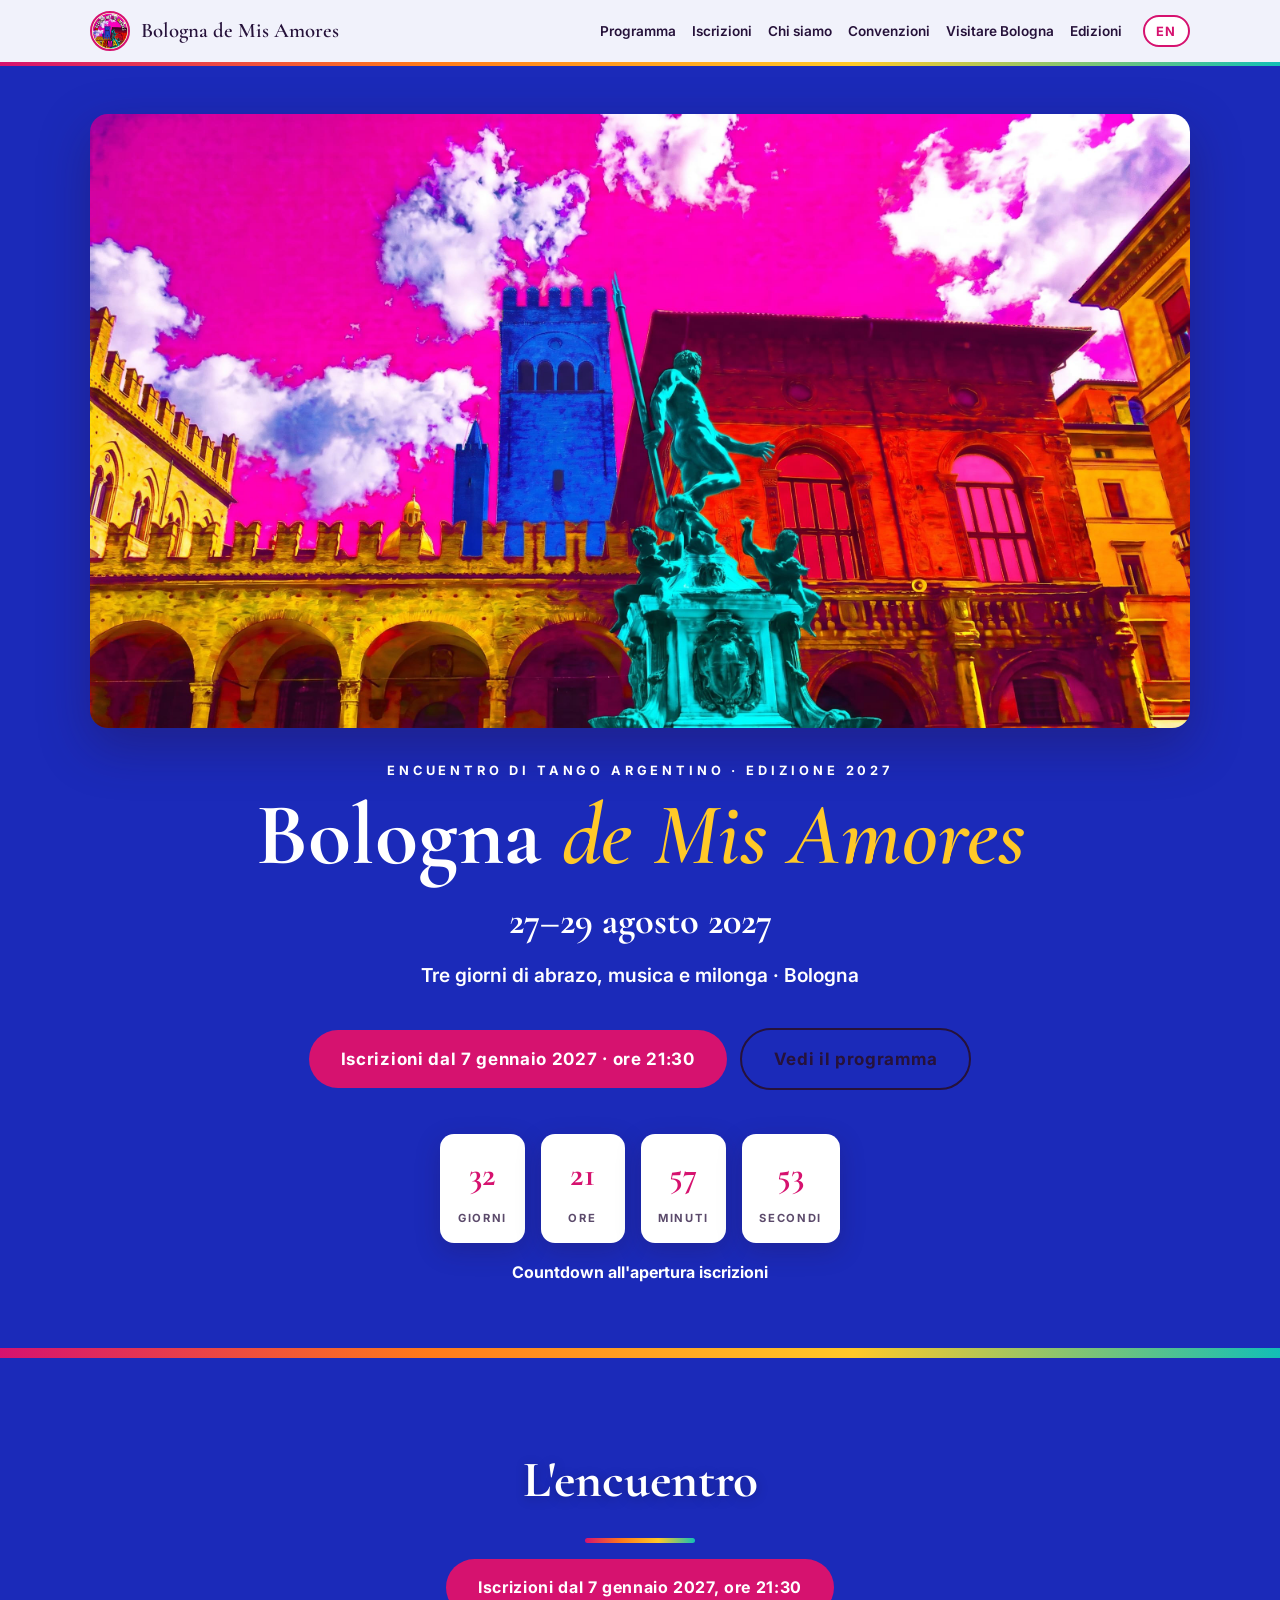
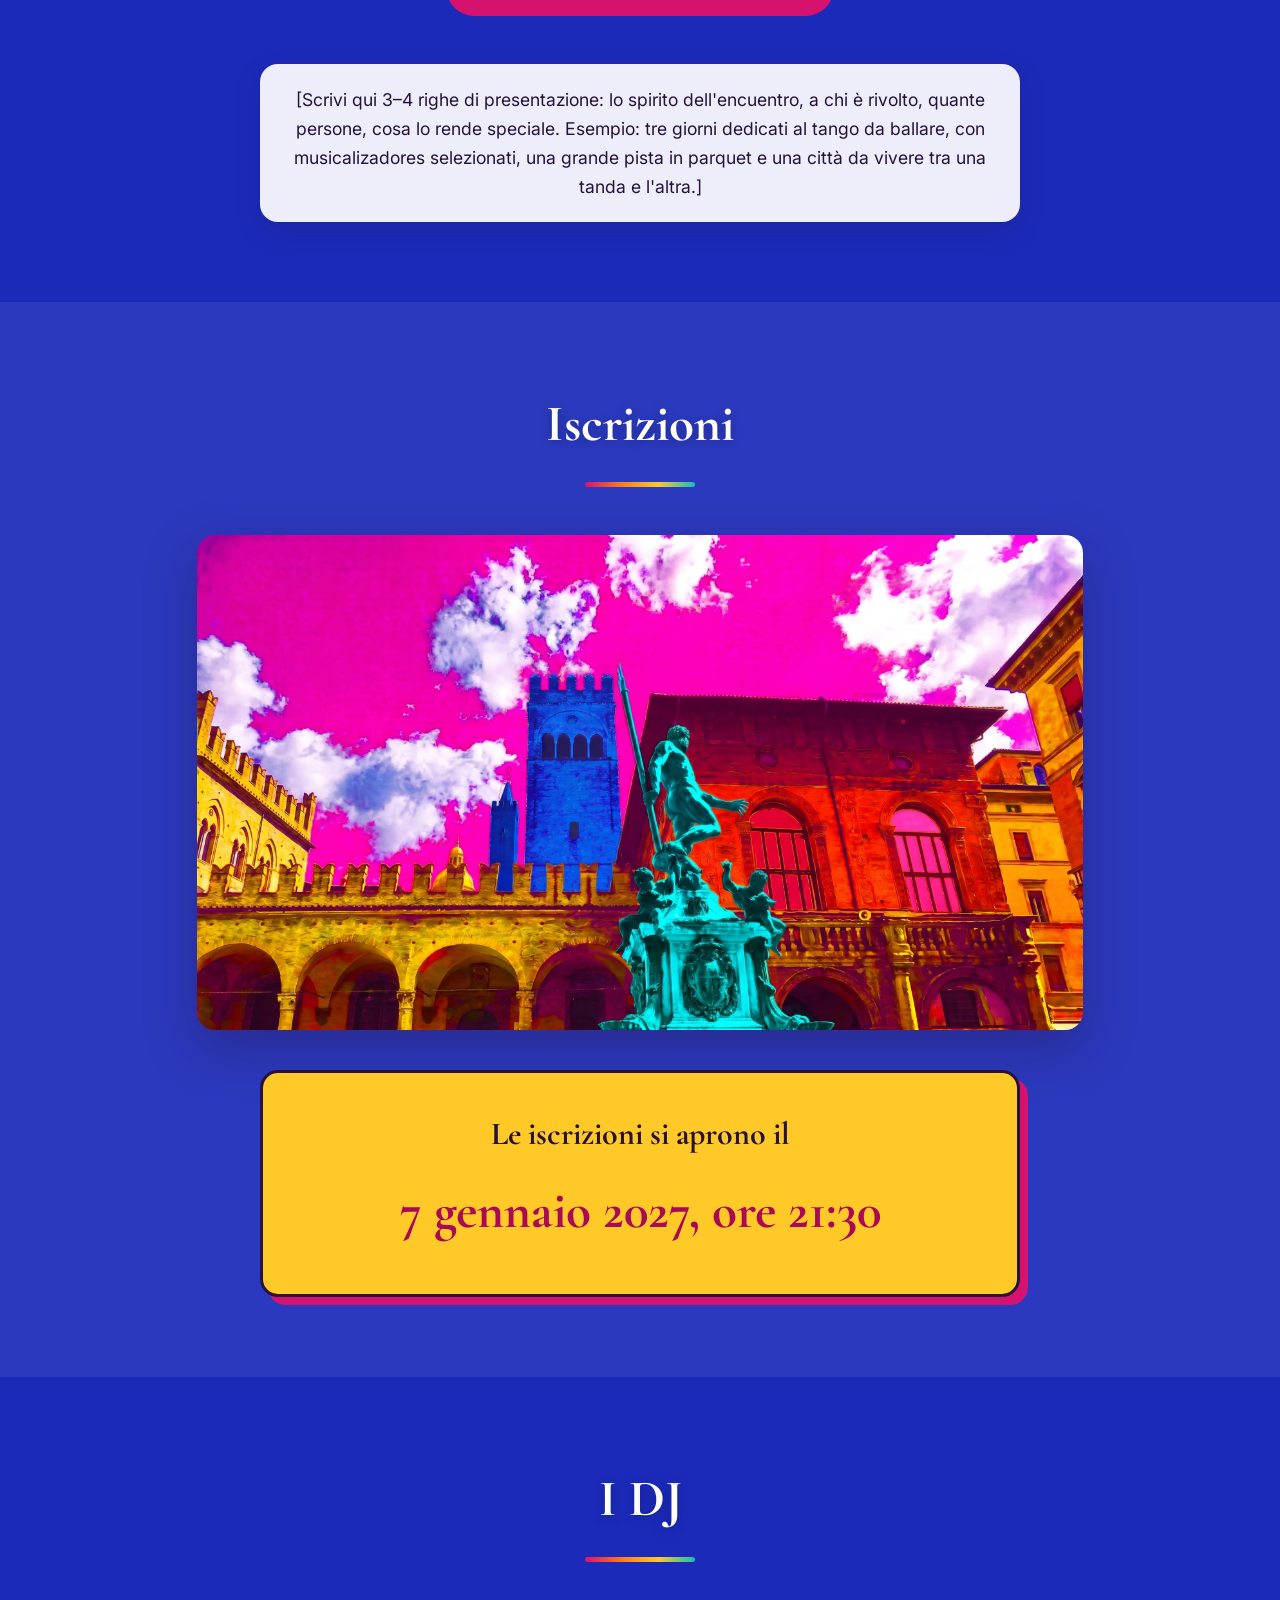
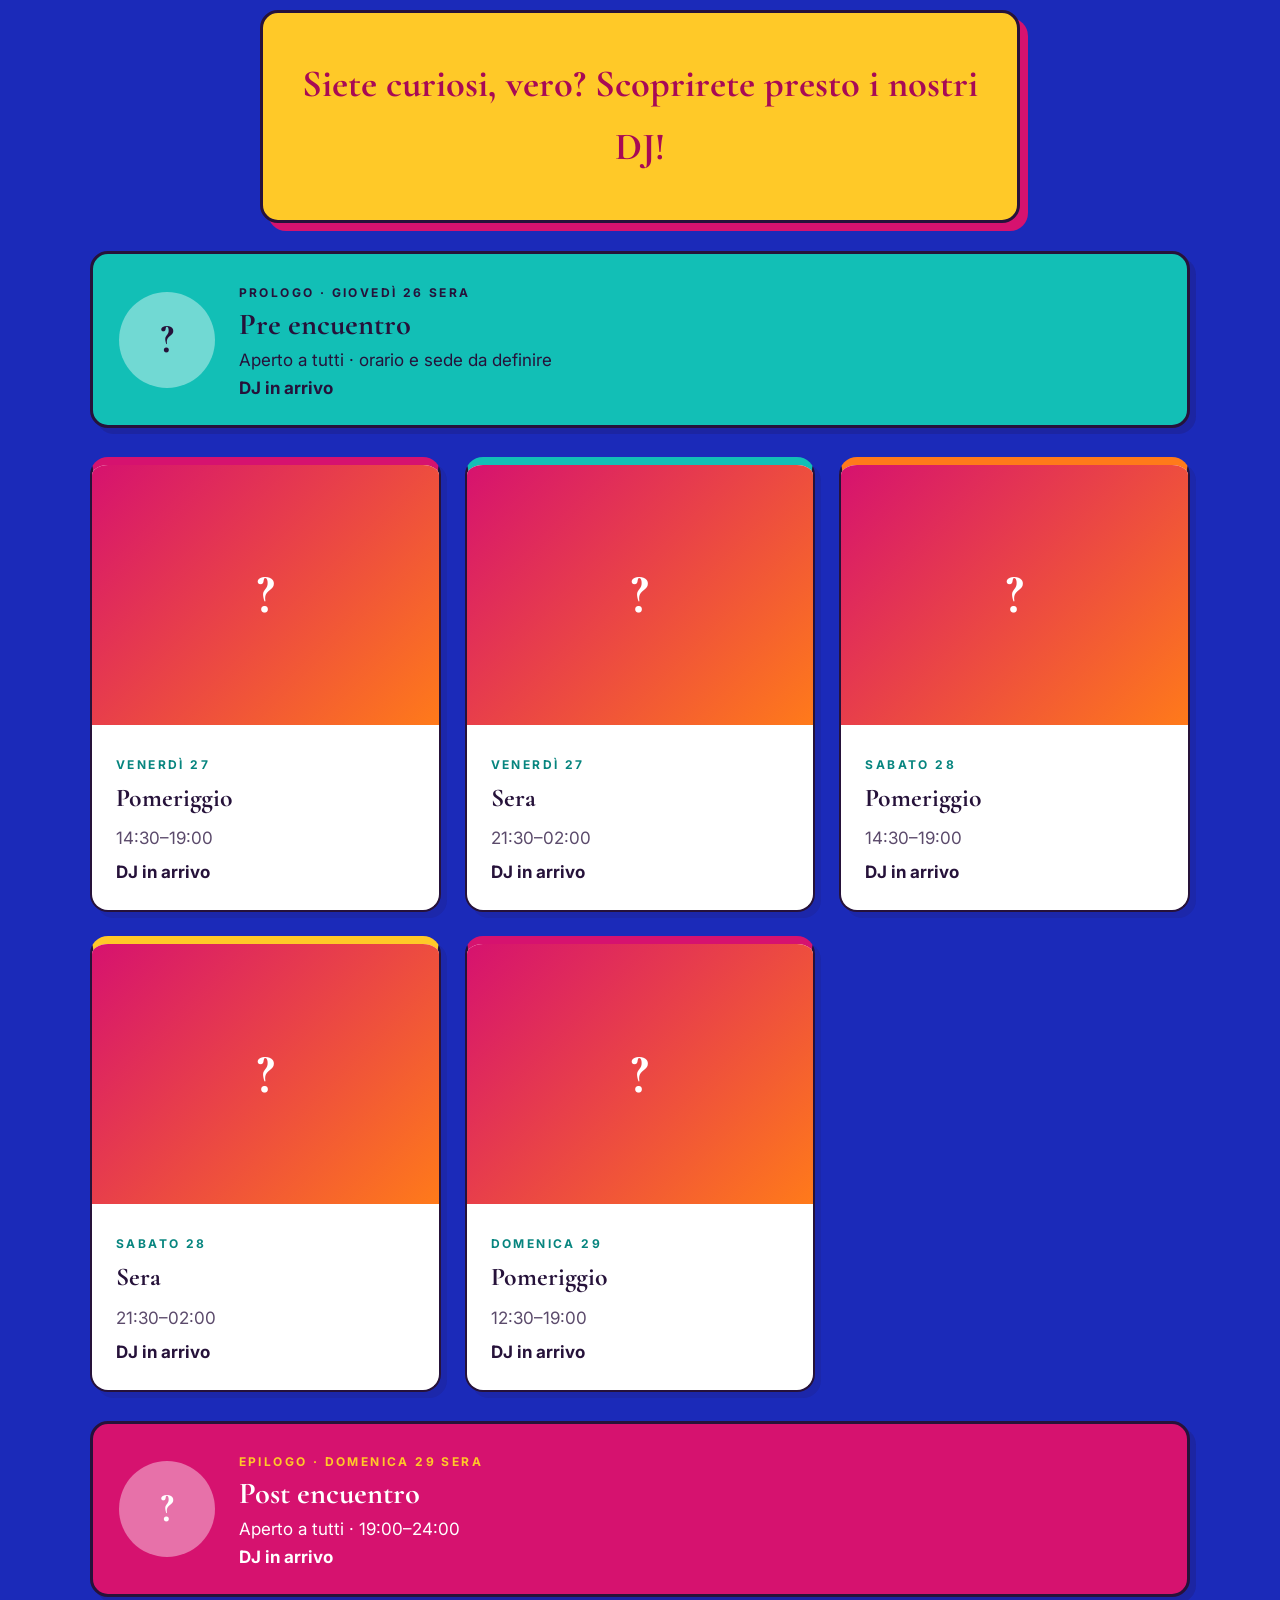
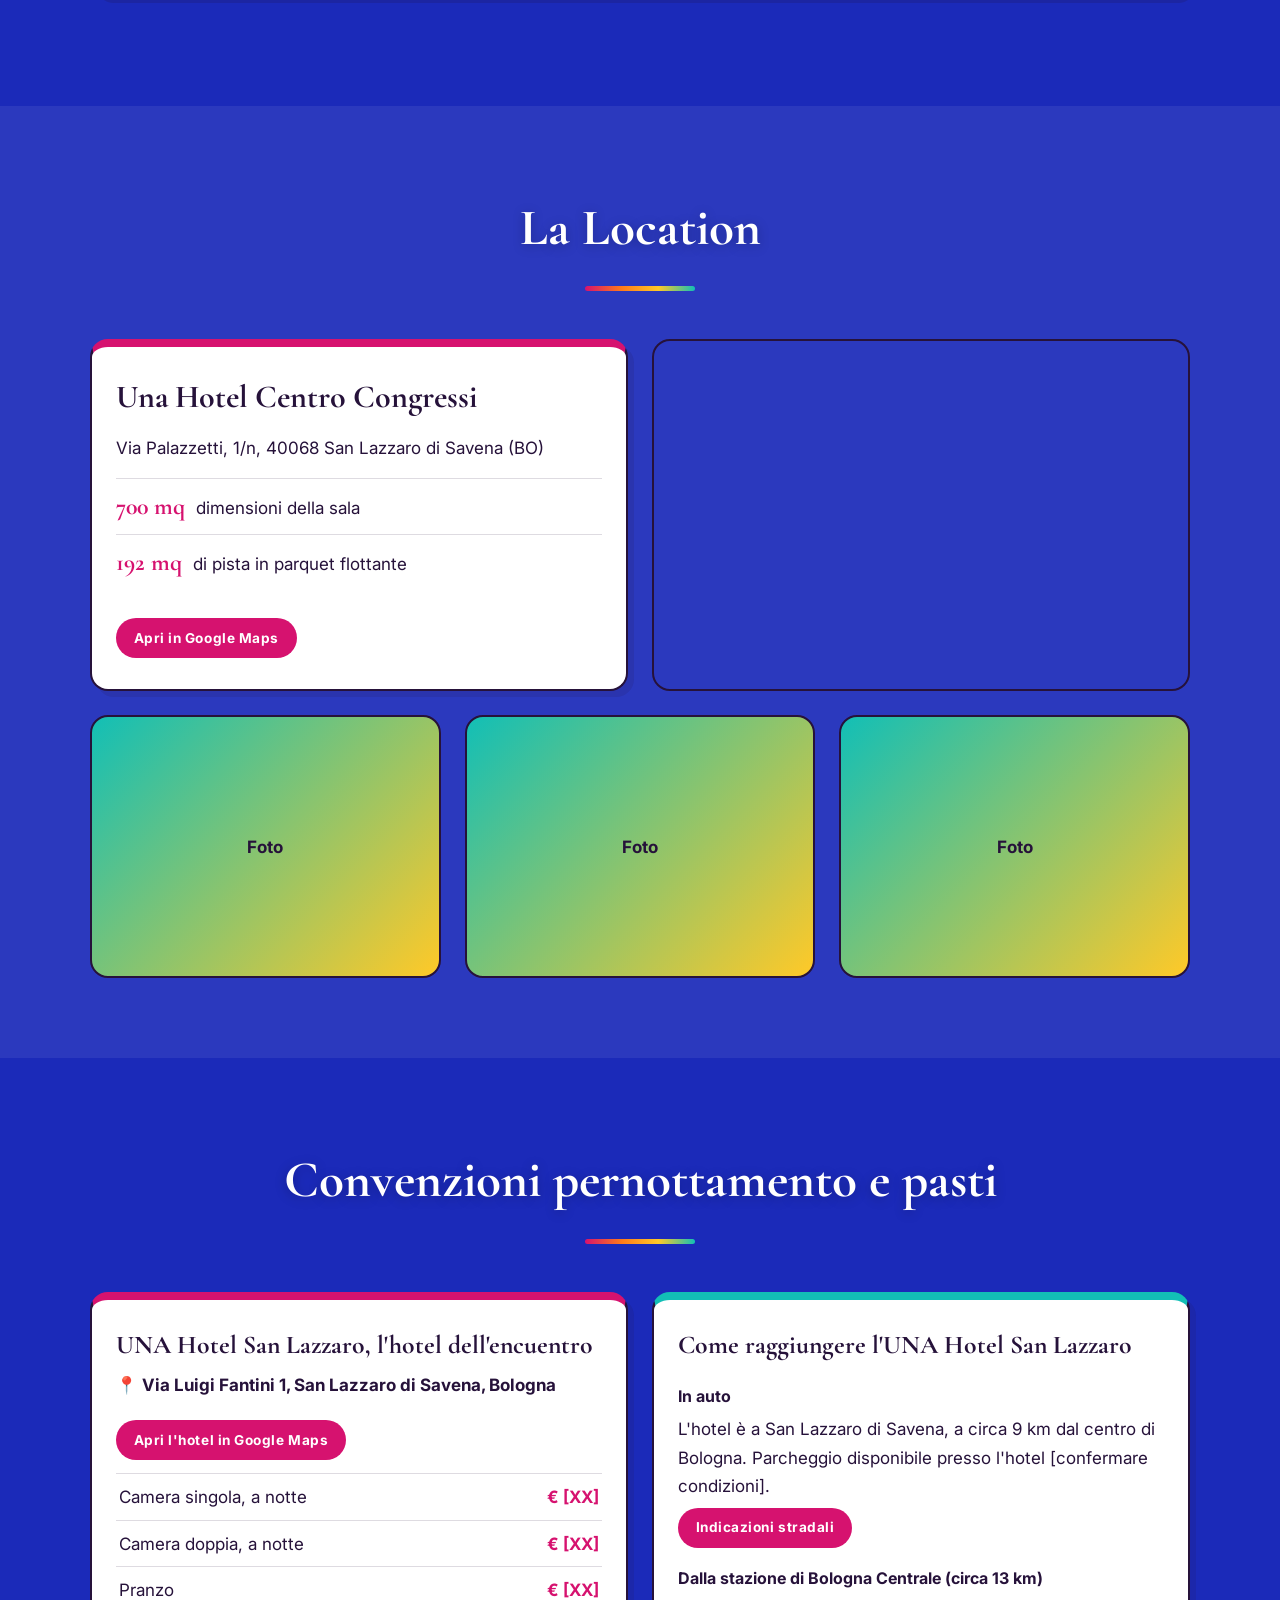
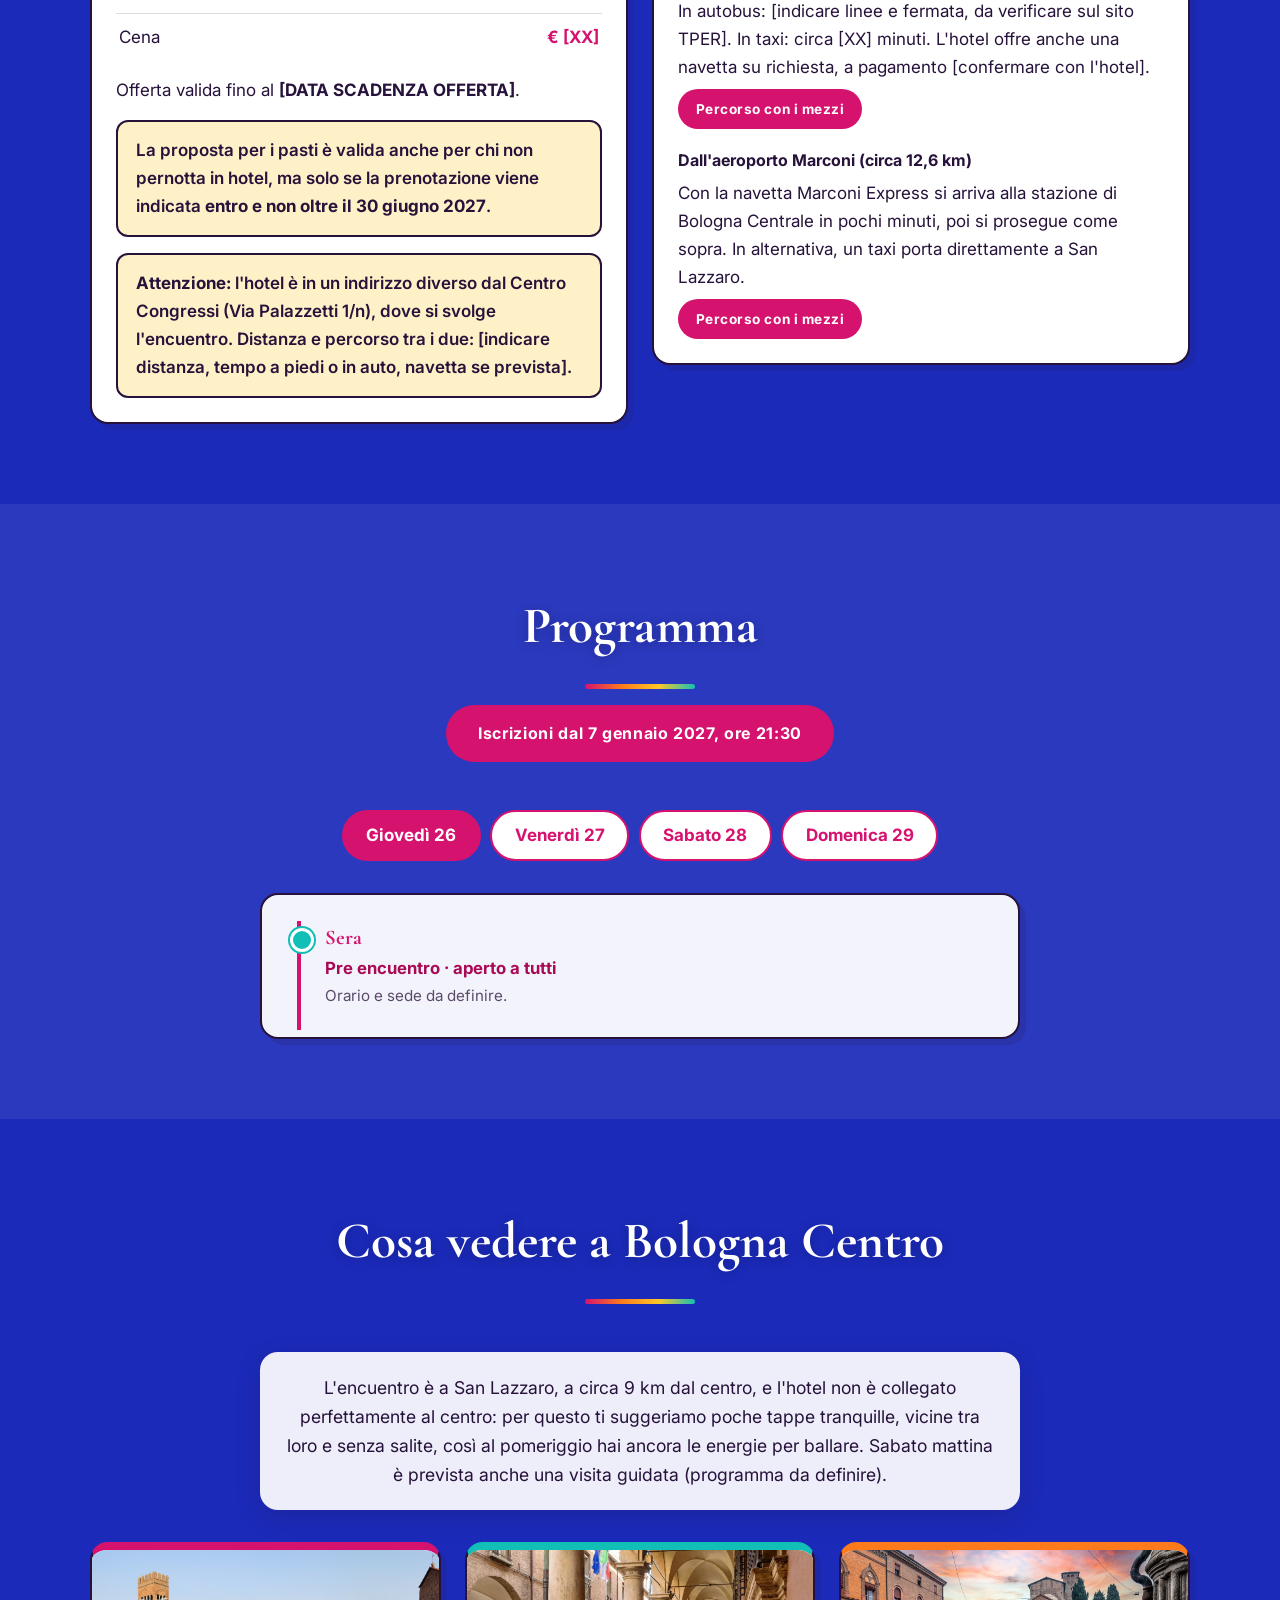
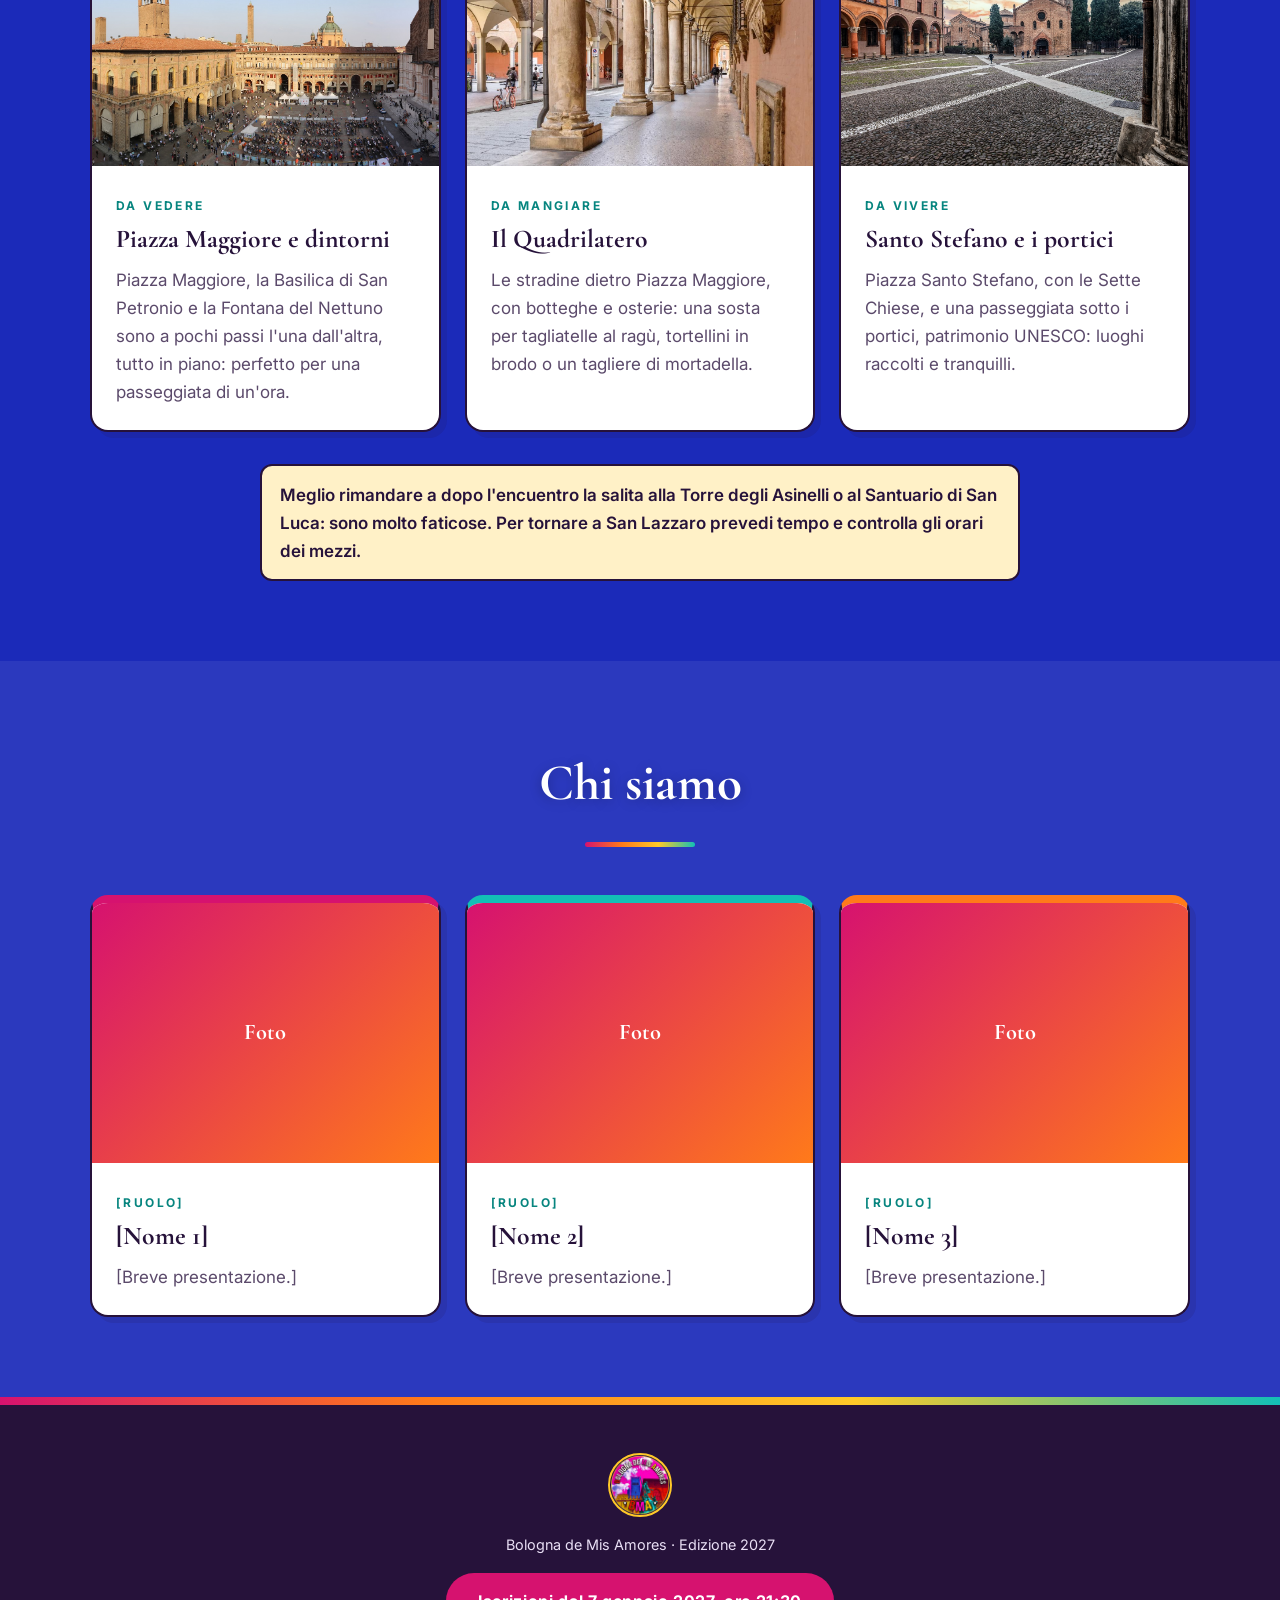
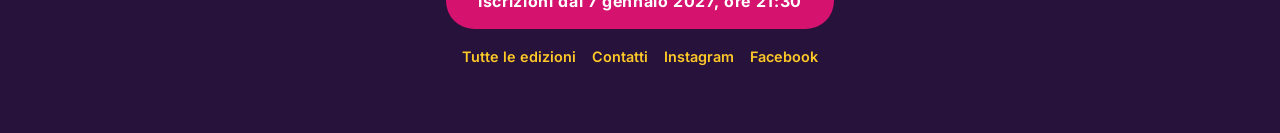
==== 2027/index.html @ ddb2e84d "sfondo viola, terzo tentativo 14-10-16" ====
<!doctype html>
<html lang="it">
<head>
<meta charset="utf-8">
<meta name="viewport" content="width=device-width,initial-scale=1">
<title>Bologna de Mis Amores 2027 · Encuentro di Tango Argentino</title>
<meta name="description" content="Bologna de Mis Amores: encuentro di tango argentino a San Lazzaro di Savena (Bologna), 27-29 agosto 2027. Iscrizioni dal 7 gennaio 2027.">
<meta property="og:title" content="Bologna de Mis Amores 2027">
<meta property="og:description" content="27–29 agosto 2027 · San Lazzaro di Savena, Bologna">
<link rel="icon" href="img/badge.png">
<link rel="preconnect" href="https://fonts.googleapis.com">
<link rel="preconnect" href="https://fonts.gstatic.com" crossorigin>
<link href="https://fonts.googleapis.com/css2?family=Cormorant+Garamond:ital,wght@0,500;0,600;1,500&family=Inter:wght@400;600&display=swap" rel="stylesheet">
<link rel="stylesheet" href="../assets/style.css?v=3">
<style>
html,body{background:#1b2ab9!important}
.reg-pill{display:inline-block!important;margin:1rem .25rem 0!important;padding:.95rem 2rem!important;font-size:1rem!important;font-weight:700!important;letter-spacing:.04em!important;line-height:1.65!important;border-radius:999px!important;background:#d6126f!important;color:#fff!important}
.hero,.eyebrow,h1,.hero .dates,.hero p.sub,.section-title h2{color:#fff}
h1 em{color:#ffc928}
@media(max-width:480px){.reg-pill{padding:.8rem 1.4rem!important}}
</style>
</head>
<body>

<header class="nav"><div class="wrap">
  <a class="brand" href="#top"><img src="img/badge.png" alt="" onerror="this.style.display='none'">Bologna de Mis Amores</a>
  <div class="nav-right">
    <nav class="menu">
      <a href="#programma">Programma</a>
      <a href="#iscrizioni">Iscrizioni</a>
      <a href="#chisiamo">Chi siamo</a>
      <a href="#pernottamento">Convenzioni</a>
      <a href="#citta">Visitare Bologna</a>
      <a href="../">Edizioni</a>
    </nav>
    <a class="lang" href="../en/2027/" hreflang="en">EN</a>
    <button class="menu-btn" type="button" aria-label="Menu">☰</button>
  </div>
</div></header>

<section class="hero" id="top">
  <div class="hero-in">
    <img class="banner" src="img/banner.jpg" alt="Bologna de Mis Amores" onerror="this.style.display='none'">
    <div class="eyebrow">Encuentro di Tango Argentino · Edizione 2027</div>
    <h1>Bologna <em>de Mis Amores</em></h1>
    <div class="dates">27–29 agosto 2027</div>
    <p class="sub">Tre giorni di abrazo, musica e milonga · Bologna</p>
    <a class="btn primary" id="cta-reg" data-open="Iscriviti ora" href="#iscrizioni">Iscrizioni dal 7 gennaio 2027 · ore 21:30</a>
    <a class="btn ghost" href="#programma">Vedi il programma</a>

    <div id="cd-wrap">
    <div class="countdown" id="countdown" aria-live="polite">
      <div><b id="cd-d">--</b><span>giorni</span></div>
      <div><b id="cd-h">--</b><span>ore</span></div>
      <div><b id="cd-m">--</b><span>minuti</span></div>
      <div><b id="cd-s">--</b><span>secondi</span></div>
    </div>
    <p class="countdown-label">Countdown all'apertura iscrizioni</p>
    </div>
  </div>
</section>

<section>
  <div class="wrap">
    <div class="section-title"><h2>L'encuentro</h2><div class="line"></div><p class="reg-pill">Iscrizioni dal 7 gennaio 2027, ore 21:30</p></div>
    <p class="lead">[Scrivi qui 3–4 righe di presentazione: lo spirito dell'encuentro, a chi è rivolto, quante persone, cosa lo rende speciale. Esempio: tre giorni dedicati al tango da ballare, con musicalizadores selezionati, una grande pista in parquet e una città da vivere tra una tanda e l'altra.]</p>
  </div>
</section>

<section class="alt" id="iscrizioni">
  <div class="wrap">
    <div class="section-title"><h2>Iscrizioni</h2><div class="line"></div></div>
    <img class="banner reg-banner" src="img/banner.jpg" alt="Bologna de Mis Amores" onerror="this.style.display='none'">

    <div class="notice" id="reg-soon">
      <h3>Le iscrizioni si aprono il</h3>
      <div class="big">7 gennaio 2027, ore 21:30</div>
    </div>

    <div id="reg-open" hidden>
      <p class="lead">Le iscrizioni chiudono il <strong>[DATA DEADLINE]</strong> o al raggiungimento dei posti disponibili.</p>
      <div class="grid c3" style="margin-top:2.5rem">
      <div class="card price"><div class="pad">
        <span class="tag">Early bird</span>
        <div class="amount">€ [XX]</div>
        <ul><li>Fino al [DATA]</li><li>Tutte le milonghe</li><li>Pass completo 3 giorni</li></ul>
      </div></div>
      <div class="card price featured"><div class="pad">
        <span class="tag">Standard</span>
        <div class="amount">€ [XX]</div>
        <ul><li>Fino alla deadline</li><li>Tutte le milonghe</li><li>Pass completo 3 giorni</li></ul>
      </div></div>
      <div class="card price"><div class="pad">
        <span class="tag">Singola serata</span>
        <div class="amount">€ [XX]</div>
        <ul><li>Se disponibile</li><li>Una milonga a scelta</li><li>Acquisto in loco</li></ul>
      </div></div>
      </div>
      <div class="form-box" id="form-box">
        <iframe id="form-frame" title="Modulo di iscrizione" loading="lazy" hidden></iframe>
      </div>
    </div>
  </div>
</section>

<section id="dj">
  <div class="wrap">
    <div class="section-title"><h2>I DJ</h2><div class="line"></div></div>
    <div class="notice"><div class="big" style="font-size:clamp(1.6rem,4vw,2.4rem)">Siete curiosi, vero? Scoprirete presto i nostri DJ!</div></div>
    <div class="slot slot-pre">
      <div class="photo q"><img src="img/dj1.jpg" alt="" onerror="this.replaceWith(document.createTextNode('?'))"></div>
      <div><span class="tag">Prologo · giovedì 26 sera</span><h3>Pre encuentro</h3><p>Aperto a tutti · orario e sede da definire</p><p><strong>DJ in arrivo</strong></p></div>
    </div>
    <div class="grid c3">
      <article class="card dj">
        <div class="photo q"><img src="img/dj2.jpg" alt="" onerror="this.replaceWith(document.createTextNode('?'))"></div>
        <div class="pad"><span class="tag">Venerdì 27</span><h3>Pomeriggio</h3><p style="color:var(--muted)">14:30–19:00</p><p><strong>DJ in arrivo</strong></p></div>
      </article>
      <article class="card dj">
        <div class="photo q"><img src="img/dj3.jpg" alt="" onerror="this.replaceWith(document.createTextNode('?'))"></div>
        <div class="pad"><span class="tag">Venerdì 27</span><h3>Sera</h3><p style="color:var(--muted)">21:30–02:00</p><p><strong>DJ in arrivo</strong></p></div>
      </article>
      <article class="card dj">
        <div class="photo q"><img src="img/dj4.jpg" alt="" onerror="this.replaceWith(document.createTextNode('?'))"></div>
        <div class="pad"><span class="tag">Sabato 28</span><h3>Pomeriggio</h3><p style="color:var(--muted)">14:30–19:00</p><p><strong>DJ in arrivo</strong></p></div>
      </article>
      <article class="card dj">
        <div class="photo q"><img src="img/dj5.jpg" alt="" onerror="this.replaceWith(document.createTextNode('?'))"></div>
        <div class="pad"><span class="tag">Sabato 28</span><h3>Sera</h3><p style="color:var(--muted)">21:30–02:00</p><p><strong>DJ in arrivo</strong></p></div>
      </article>
      <article class="card dj">
        <div class="photo q"><img src="img/dj6.jpg" alt="" onerror="this.replaceWith(document.createTextNode('?'))"></div>
        <div class="pad"><span class="tag">Domenica 29</span><h3>Pomeriggio</h3><p style="color:var(--muted)">12:30–19:00</p><p><strong>DJ in arrivo</strong></p></div>
      </article>
    </div>
    <div class="slot slot-post">
      <div class="photo q"><img src="img/dj7.jpg" alt="" onerror="this.replaceWith(document.createTextNode('?'))"></div>
      <div><span class="tag">Epilogo · domenica 29 sera</span><h3>Post encuentro</h3><p>Aperto a tutti · 19:00–24:00</p><p><strong>DJ in arrivo</strong></p></div>
    </div>
  </div>
</section>

<section class="alt" id="location">
  <div class="wrap">
    <div class="section-title"><h2>La Location</h2><div class="line"></div></div>
    <div class="grid c2" style="align-items:stretch">
      <div class="card"><div class="pad">
        <h3 style="font-size:2rem;margin-bottom:.6rem">Una Hotel Centro Congressi</h3>
        <p>Via Palazzetti, 1/n, 40068 San Lazzaro di Savena (BO)</p>
        <ul class="facts"><li><strong>700 mq</strong> dimensioni della sala</li><li><strong>192 mq</strong> di pista in parquet flottante</li></ul>
        <a class="btn primary small" href="https://www.google.com/maps/search/?api=1&amp;query=Una+Hotel+Centro+Congressi+Via+Palazzetti+1%2Fn+40068+San+Lazzaro+di+Savena+BO" target="_blank" rel="noopener">Apri in Google Maps</a>
      </div></div>
      <div class="map">
        <iframe loading="lazy" title="Mappa" src="https://maps.google.com/maps?q=Una+Hotel+Centro+Congressi+Via+Palazzetti+1%2Fn+40068+San+Lazzaro+di+Savena+BO&amp;output=embed"></iframe>
      </div>
    </div>
    <div class="grid c3 photos"><div class="ph"><span>Foto</span><img src="img/location1.jpg" alt="" onerror="this.remove()"></div><div class="ph"><span>Foto</span><img src="img/location2.jpg" alt="" onerror="this.remove()"></div><div class="ph"><span>Foto</span><img src="img/location3.jpg" alt="" onerror="this.remove()"></div></div>
  </div>
</section>

<section id="pernottamento">
  <div class="wrap">
    <div class="section-title"><h2>Convenzioni pernottamento e pasti</h2><div class="line"></div></div>
    <div class="grid c2" style="align-items:start">
      <div class="card"><div class="pad">
        <h3>UNA Hotel San Lazzaro, l'hotel dell'encuentro</h3>
        <p class="hotel-addr">📍 <strong>Via Luigi Fantini 1, San Lazzaro di Savena, Bologna</strong></p>
        <p><a class="btn primary small" href="https://www.google.com/maps/search/?api=1&amp;query=UNA+Hotel+San+Lazzaro+Via+Luigi+Fantini+1+San+Lazzaro+di+Savena+Bologna" target="_blank" rel="noopener">Apri l'hotel in Google Maps</a></p>
        <table class="rates"><tr><td>Camera singola, a notte</td><td>€ [XX]</td></tr><tr><td>Camera doppia, a notte</td><td>€ [XX]</td></tr><tr><td>Pranzo</td><td>€ [XX]</td></tr><tr><td>Cena</td><td>€ [XX]</td></tr></table>
        <p>Offerta valida fino al <strong>[DATA SCADENZA OFFERTA]</strong>.</p>
        <div class="callout">La proposta per i pasti è valida anche per chi non pernotta in hotel, ma solo se la prenotazione viene indicata <strong>entro e non oltre il 30 giugno 2027</strong>.</div>
        <div class="callout"><strong>Attenzione:</strong> l'hotel è in un indirizzo diverso dal Centro Congressi (Via Palazzetti 1/n), dove si svolge l'encuentro. Distanza e percorso tra i due: [indicare distanza, tempo a piedi o in auto, navetta se prevista].</div>
      </div></div>
      <div class="card"><div class="pad">
        <h3>Come raggiungere l'UNA Hotel San Lazzaro</h3>
        <h4>In auto</h4><p>L'hotel è a San Lazzaro di Savena, a circa 9 km dal centro di Bologna. Parcheggio disponibile presso l'hotel [confermare condizioni].</p><a class="btn primary small" href="https://www.google.com/maps/dir/?api=1&amp;destination=UNA+Hotel+San+Lazzaro+Via+Luigi+Fantini+1+San+Lazzaro+di+Savena+Bologna&amp;travelmode=driving" target="_blank" rel="noopener">Indicazioni stradali</a>
        <h4>Dalla stazione di Bologna Centrale (circa 13 km)</h4><p>In autobus: [indicare linee e fermata, da verificare sul sito TPER]. In taxi: circa [XX] minuti. L'hotel offre anche una navetta su richiesta, a pagamento [confermare con l'hotel].</p><a class="btn primary small" href="https://www.google.com/maps/dir/?api=1&amp;origin=Stazione+Bologna+Centrale&amp;destination=UNA+Hotel+San+Lazzaro+Via+Luigi+Fantini+1+San+Lazzaro+di+Savena+Bologna&amp;travelmode=transit" target="_blank" rel="noopener">Percorso con i mezzi</a>
        <h4>Dall'aeroporto Marconi (circa 12,6 km)</h4><p>Con la navetta Marconi Express si arriva alla stazione di Bologna Centrale in pochi minuti, poi si prosegue come sopra. In alternativa, un taxi porta direttamente a San Lazzaro.</p><a class="btn primary small" href="https://www.google.com/maps/dir/?api=1&amp;origin=Aeroporto+di+Bologna+Guglielmo+Marconi&amp;destination=UNA+Hotel+San+Lazzaro+Via+Luigi+Fantini+1+San+Lazzaro+di+Savena+Bologna&amp;travelmode=transit" target="_blank" rel="noopener">Percorso con i mezzi</a>
      </div></div>
    </div>
  </div>
</section>

<section class="alt" id="programma">
  <div class="wrap">
    <div class="section-title"><h2>Programma</h2><div class="line"></div><p class="reg-pill">Iscrizioni dal 7 gennaio 2027, ore 21:30</p></div>
    <div class="tabs" role="tablist">
      <button class="tab active" data-day="d1">Giovedì 26</button><button class="tab" data-day="d2">Venerdì 27</button><button class="tab" data-day="d3">Sabato 28</button><button class="tab" data-day="d4">Domenica 29</button>
    </div>

    <div class="day active" id="d1"><div class="timeline">
      <div class="event open"><time>Sera</time><h4>Pre encuentro · aperto a tutti</h4><p>Orario e sede da definire.</p></div>
    </div></div>
    <div class="day" id="d2"><div class="timeline">
      <div class="event"><time>Mattina</time><h4>Accoglienza e check-in</h4><p>Ritiro del pass e benvenuto.</p></div>
      <div class="event"><time>14:30–19:00</time><h4>Milonga di Benvenuto</h4></div>
      <div class="event"><time>21:30–02:00</time><h4>Milonga</h4></div>
    </div></div>
    <div class="day" id="d3"><div class="timeline">
      <div class="event"><time>Mattina</time><h4>Visita guidata a Bologna</h4><p>Orario da definire.</p></div>
      <div class="event"><time>14:30–19:00</time><h4>Milonga</h4></div>
      <div class="event"><time>21:30–02:00</time><h4>Milonga</h4></div>
    </div></div>
    <div class="day" id="d4"><div class="timeline">
      <div class="event"><time>12:30–19:00</time><h4>Pomeridiana de despedida</h4></div>
      <div class="event open"><time>19:00–24:00</time><h4>Post encuentro · aperto a tutti</h4></div>
    </div></div>
  </div>
</section>

<section id="citta">
  <div class="wrap">
    <div class="section-title"><h2>Cosa vedere a Bologna Centro</h2><div class="line"></div></div>
    <p class="lead">L'encuentro è a San Lazzaro, a circa 9 km dal centro, e l'hotel non è collegato perfettamente al centro: per questo ti suggeriamo poche tappe tranquille, vicine tra loro e senza salite, così al pomeriggio hai ancora le energie per ballare. Sabato mattina è prevista anche una visita guidata (programma da definire).</p>
    <div class="grid c3" style="margin-top:2rem">
      <article class="card city"><div class="img"><img src="img/citta1.jpg" alt="Piazza Maggiore e dintorni" loading="lazy" onerror="this.remove()"></div><div class="pad"><span class="tag">Da vedere</span><h3>Piazza Maggiore e dintorni</h3><p style="color:var(--muted)">Piazza Maggiore, la Basilica di San Petronio e la Fontana del Nettuno sono a pochi passi l'una dall'altra, tutto in piano: perfetto per una passeggiata di un'ora.</p></div></article>
      <article class="card city"><div class="img"><img src="img/citta2.jpg" alt="Il Quadrilatero" loading="lazy" onerror="this.remove()"></div><div class="pad"><span class="tag">Da mangiare</span><h3>Il Quadrilatero</h3><p style="color:var(--muted)">Le stradine dietro Piazza Maggiore, con botteghe e osterie: una sosta per tagliatelle al ragù, tortellini in brodo o un tagliere di mortadella.</p></div></article>
      <article class="card city"><div class="img"><img src="img/citta3.jpg" alt="Santo Stefano e i portici" loading="lazy" onerror="this.remove()"></div><div class="pad"><span class="tag">Da vivere</span><h3>Santo Stefano e i portici</h3><p style="color:var(--muted)">Piazza Santo Stefano, con le Sette Chiese, e una passeggiata sotto i portici, patrimonio UNESCO: luoghi raccolti e tranquilli.</p></div></article>
    </div>
    <div class="callout" style="max-width:760px;margin:2rem auto 0">Meglio rimandare a dopo l'encuentro la salita alla Torre degli Asinelli o al Santuario di San Luca: sono molto faticose. Per tornare a San Lazzaro prevedi tempo e controlla gli orari dei mezzi.</div>
  </div>
</section>

<section class="alt" id="chisiamo">
  <div class="wrap">
    <div class="section-title"><h2>Chi siamo</h2><div class="line"></div></div>
    <div class="grid c3">
      <article class="card dj">
        <div class="photo"><img src="img/chisiamo1.jpg" alt="" onerror="this.replaceWith(document.createTextNode('Foto'))"></div>
        <div class="pad"><span class="tag">[Ruolo]</span><h3>[Nome 1]</h3><p style="color:var(--muted)">[Breve presentazione.]</p></div>
      </article>
      <article class="card dj">
        <div class="photo"><img src="img/chisiamo2.jpg" alt="" onerror="this.replaceWith(document.createTextNode('Foto'))"></div>
        <div class="pad"><span class="tag">[Ruolo]</span><h3>[Nome 2]</h3><p style="color:var(--muted)">[Breve presentazione.]</p></div>
      </article>
      <article class="card dj">
        <div class="photo"><img src="img/chisiamo3.jpg" alt="" onerror="this.replaceWith(document.createTextNode('Foto'))"></div>
        <div class="pad"><span class="tag">[Ruolo]</span><h3>[Nome 3]</h3><p style="color:var(--muted)">[Breve presentazione.]</p></div>
      </article>
    </div>
  </div>
</section>

<footer>
  <img src="img/badge.png" alt="" style="width:64px;height:64px;border-radius:50%;margin:0 auto 1rem;border:2px solid var(--yellow)" onerror="this.style.display='none'">
  <div>Bologna de Mis Amores · Edizione 2027</div>
  <p class="reg-pill">Iscrizioni dal 7 gennaio 2027, ore 21:30</p>
  <div class="editions"><a href="../">Tutte le edizioni</a><a href="mailto:info@example.com">Contatti</a><a href="#">Instagram</a><a href="#">Facebook</a></div>
</footer>

<script>
/* ====== CONFIGURA QUI / CONFIGURE HERE ====== */
const REG_OPEN = new Date("2027-01-07T21:30:00+01:00");  // apertura iscrizioni / registration opens (ora italiana / Italian time)
const FORM_URL = "";  // incolla qui l'indirizzo del Google Form (https://docs.google.com/forms/d/e/.../viewform?embedded=true)
/* ============================================ */

function tick(){
  const diff = REG_OPEN - new Date();
  const s = Math.max(0, Math.floor(diff/1000));
  document.getElementById("cd-d").textContent = Math.floor(s/86400);
  document.getElementById("cd-h").textContent = Math.floor(s%86400/3600);
  document.getElementById("cd-m").textContent = Math.floor(s%3600/60);
  document.getElementById("cd-s").textContent = s%60;
  return diff > 0;
}
if (tick()) setInterval(tick, 1000);

if (new Date() >= REG_OPEN) {
  document.getElementById("cd-wrap").hidden = true;
  document.querySelectorAll(".reg-pill").forEach(e => e.hidden = true);
  const cta = document.getElementById("cta-reg"); if (cta) cta.textContent = cta.dataset.open;
  document.getElementById("reg-soon").hidden = true;
  document.getElementById("reg-open").hidden = false;
  if (FORM_URL) {
    const f = document.getElementById("form-frame");
    f.src = FORM_URL; f.hidden = false;
  } else {
    document.getElementById("form-box").hidden = true;
  }
}

document.querySelectorAll(".tab").forEach(t => t.addEventListener("click", () => {
  document.querySelectorAll(".tab").forEach(x => x.classList.remove("active"));
  document.querySelectorAll(".day").forEach(x => x.classList.remove("active"));
  t.classList.add("active");
  document.getElementById(t.dataset.day).classList.add("active");
}));

const nav = document.querySelector(".nav");
document.querySelector(".menu-btn").addEventListener("click", () => nav.classList.toggle("open"));
document.querySelectorAll(".menu a").forEach(a => a.addEventListener("click", () => nav.classList.remove("open")));
</script>
</body>
</html>
---- assets/style.css ----
:root{
  --magenta:#d6126f;
  --magenta-dark:#a80a55;
  --turq:#12bfb6;
  --turq-dark:#07857f;
  --yellow:#ffc928;
  --orange:#ff7a1a;
  --ink:#26123a;
  --muted:#5b4a6b;
  --paper:#ffffff;
  --tint-turq:#dff7f5;
  --tint-yellow:#fff1c7;
  --tint-magenta:#ffe3f0;
  --gold:var(--yellow);
  --radius:18px;
  --stripe:linear-gradient(90deg,var(--magenta),var(--orange),var(--yellow),var(--turq));
  --serif:"Cormorant Garamond",Georgia,serif;
  --sans:"Inter",system-ui,-apple-system,Segoe UI,Roboto,sans-serif;
}
*{box-sizing:border-box;margin:0;padding:0}
html{scroll-behavior:smooth;min-height:100%}
[hidden]{display:none!important}
body{min-height:100vh;background:#1b2ab9;color:var(--ink);font-family:var(--sans);line-height:1.65;font-size:17px}
img{max-width:100%;display:block}
a{color:var(--magenta);text-decoration:none}
a:hover{text-decoration:underline}
.wrap{width:min(1100px,100% - 2.5rem);margin-inline:auto}

/* NAV */
.nav{position:sticky;top:0;z-index:50;background:rgba(255,255,255,.94);backdrop-filter:blur(10px);border-bottom:4px solid transparent;border-image:var(--stripe) 1}
.nav .wrap{display:flex;align-items:center;justify-content:space-between;gap:1rem;padding:.7rem 0}
.brand{display:flex;align-items:center;gap:.7rem;font-family:var(--serif);font-weight:600;font-size:1.3rem;color:var(--ink)}
.brand img{width:40px;height:40px;border-radius:50%;object-fit:cover;border:2px solid var(--magenta)}
.nav-right{display:flex;align-items:center;gap:1.3rem}
.menu{display:flex;gap:1.3rem;font-size:.9rem;flex-wrap:wrap;font-weight:600}
.menu a{color:var(--ink)}
.menu a:hover{color:var(--magenta);text-decoration:none}
@media(max-width:820px){.menu{display:none}}
.lang{border:2px solid var(--magenta);color:var(--magenta);padding:.2rem .7rem;border-radius:999px;font-size:.8rem;font-weight:700;letter-spacing:.12em;background:#fff}
.lang:hover{background:var(--magenta);color:#fff;text-decoration:none}

/* HERO */
.hero{position:relative;display:grid;place-items:center;text-align:center;color:var(--ink);
  padding:3rem 1.25rem 4.5rem}
.hero::after{content:"";position:absolute;left:0;right:0;bottom:0;height:10px;background:var(--stripe)}
.hero-in{width:min(1100px,100%)}
.banner{display:block;width:auto;max-width:100%;height:auto;max-height:70vh;margin:0 auto 2rem;border-radius:var(--radius);box-shadow:0 18px 50px rgba(38,18,58,.35)}
.eyebrow{letter-spacing:.3em;text-transform:uppercase;font-size:.8rem;font-weight:700;color:var(--ink)}
h1{font-family:var(--serif);font-weight:700;font-size:clamp(2.6rem,8vw,5.5rem);line-height:1.02;margin:.6rem 0;color:var(--ink)}
h1 em{color:#7a0640;font-style:italic;font-weight:600}
.hero .dates{font-family:var(--serif);font-weight:700;font-size:clamp(1.5rem,4.5vw,2.4rem);color:var(--ink);margin:.2rem 0 .4rem}
.hero p.sub{font-size:1.2rem;margin-bottom:2rem;font-weight:600}
.btn{display:inline-block;padding:.95rem 2rem;border-radius:999px;font-weight:700;letter-spacing:.04em;transition:.2s;margin:.25rem}
.btn.primary{background:var(--magenta);color:#fff}
.btn.primary:hover{transform:translateY(-2px);text-decoration:none;box-shadow:0 10px 30px rgba(38,18,58,.35)}
.btn.ghost{border:2px solid var(--ink);color:var(--ink)}
.btn.ghost:hover{background:rgba(38,18,58,.12);text-decoration:none}

/* COUNTDOWN */
.countdown{display:flex;justify-content:center;gap:1rem;margin-top:2.5rem;flex-wrap:wrap}
.countdown div{background:#fff;border-radius:14px;padding:.8rem 1.1rem;min-width:84px;box-shadow:0 8px 24px rgba(38,18,58,.25)}
.countdown b{display:block;font-family:var(--serif);font-size:2.1rem;color:var(--magenta)}
.countdown span{font-size:.7rem;letter-spacing:.15em;text-transform:uppercase;font-weight:700;color:var(--muted)}
.countdown-label{margin-top:1rem;font-size:1rem;font-weight:700}

/* SECTIONS */
section{padding:5rem 0}
section.alt{background:rgba(255,255,255,.16)}
.section-title{text-align:center;margin-bottom:3rem}
.section-title h2{font-family:var(--serif);font-weight:700;color:var(--ink);font-size:clamp(2rem,5vw,3.2rem)}
.section-title .line{width:110px;height:5px;border-radius:3px;background:var(--stripe);margin:1rem auto 0}
.lead{max-width:760px;margin:0 auto;text-align:center;color:var(--ink);font-size:1.1rem;background:rgba(255,255,255,.92);border-radius:var(--radius);padding:1.3rem 1.6rem;box-shadow:0 8px 24px rgba(38,18,58,.18)}

.grid{display:grid;gap:1.5rem}
.grid.c3{grid-template-columns:repeat(auto-fit,minmax(260px,1fr))}
.grid.c2{grid-template-columns:repeat(auto-fit,minmax(320px,1fr))}
.card{background:#fff;border:2px solid var(--ink);border-top:8px solid var(--magenta);border-radius:var(--radius);overflow:hidden;box-shadow:6px 6px 0 rgba(38,18,58,.12)}
.grid > .card:nth-child(4n+2){border-top-color:var(--turq)}
.grid > .card:nth-child(4n+3){border-top-color:var(--orange)}
.grid > .card:nth-child(4n+4){border-top-color:var(--yellow)}
.card .pad{padding:1.5rem}
.card h3{font-family:var(--serif);font-weight:700;font-size:1.6rem;margin-bottom:.3rem;color:var(--ink)}
.card .tag{font-size:.75rem;letter-spacing:.2em;text-transform:uppercase;font-weight:700;color:var(--turq-dark)}
a.card:hover{text-decoration:none;transform:translateY(-3px)}

/* DJ */
.dj .photo{aspect-ratio:1/1;background:linear-gradient(135deg,var(--magenta),var(--orange));display:grid;place-items:center;color:#fff;font-family:var(--serif);font-size:3.5rem}
.dj .photo img{width:100%;height:100%;object-fit:cover}

/* PRICES */
.price{text-align:center}
.price .amount{font-family:var(--serif);font-weight:700;font-size:3rem;color:var(--magenta)}
.price ul{list-style:none;margin-top:1rem;color:var(--muted);font-size:.95rem}
.price li{padding:.3rem 0;border-top:1px solid rgba(38,18,58,.12)}
.price.featured{background:var(--tint-yellow)}
.form-box{margin-top:2.5rem;background:#fff;border:2px solid var(--ink);border-radius:var(--radius);padding:1rem;min-height:320px}
.form-box iframe{width:100%;height:760px;border:0;border-radius:12px;background:#fff}
.closed{display:none;text-align:center;padding:2rem}

/* ANNOUNCEMENT */
.notice{max-width:760px;margin:2.5rem auto 0;text-align:center;background:var(--yellow);color:var(--ink);border:3px solid var(--ink);border-radius:var(--radius);padding:2.2rem 1.5rem;box-shadow:8px 8px 0 var(--magenta)}
.notice h3{font-family:var(--serif);font-weight:700;font-size:2rem;margin-bottom:.5rem}
.notice .big{font-family:var(--serif);font-weight:700;font-size:clamp(2rem,6vw,3.2rem);color:var(--magenta-dark);margin:.3rem 0}
.notice p{color:var(--ink)}

/* PROGRAMMA */
.tabs{display:flex;justify-content:center;gap:.6rem;margin-bottom:2rem;flex-wrap:wrap}
.tab{background:#fff;border:2px solid var(--magenta);color:var(--magenta);padding:.6rem 1.4rem;border-radius:999px;cursor:pointer;font:inherit;font-weight:700}
.tab.active{background:var(--magenta);color:#fff}
.day{display:none}
.day.active{display:block}
.timeline{max-width:760px;margin:0 auto;background:rgba(255,255,255,.94);border:2px solid var(--ink);border-radius:var(--radius);padding:1.6rem 1.6rem .4rem 2.2rem;box-shadow:6px 6px 0 rgba(38,18,58,.15)}
.event{position:relative;padding:0 0 1.4rem 1.5rem;border-left:4px solid var(--turq)}
.event::before{content:"";position:absolute;left:-11px;top:.45rem;width:18px;height:18px;border-radius:50%;background:var(--orange);border:3px solid #fff;box-shadow:0 0 0 2px var(--orange)}
.event time{font-family:var(--serif);font-weight:700;color:var(--magenta);font-size:1.3rem}
.event h4{font-size:1.05rem;font-weight:700}
.event p{color:var(--muted);font-size:.95rem}

/* MAP */
.map{border-radius:var(--radius);overflow:hidden;border:2px solid var(--ink);min-height:340px}
.map iframe{width:100%;height:100%;min-height:340px;border:0}

/* CITY */
.city .img{aspect-ratio:16/10;background:linear-gradient(135deg,var(--turq),var(--yellow))}
.city .img img{width:100%;height:100%;object-fit:cover}

/* FOOTER */
footer{padding:3rem 0;text-align:center;background:var(--ink);color:#e9dff5;font-size:.9rem;border-top:8px solid transparent;border-image:var(--stripe) 1}
footer a{color:var(--yellow);font-weight:600}
footer .editions{margin:1rem 0;display:flex;gap:1rem;justify-content:center;flex-wrap:wrap}

/* BANNER + REGISTRATION PILL */
.reg-banner{max-height:55vh;margin:0 auto 2.5rem}
.reg-pill{display:inline-block;margin:1rem .25rem 0;background:var(--magenta);color:#fff;padding:.95rem 2rem;border-radius:999px;font-weight:700;font-size:1rem;letter-spacing:.04em;line-height:1.65}
@media(max-width:480px){
  .countdown{gap:.45rem;flex-wrap:nowrap}
  .countdown div{min-width:0;flex:1;padding:.6rem .3rem}
  .countdown b{font-size:1.6rem}
  .countdown span{font-size:.58rem;letter-spacing:.08em}
  .btn{padding:.8rem 1.4rem}
  .reg-pill{padding:.8rem 1.4rem}
}

/* DJ SLOTS, LOCATION, STAY, ABOUT */
.dj .photo.q{font-size:3.5rem}
.dj .photo{font-size:1.4rem;font-weight:700}
.slot{display:flex;gap:1.5rem;align-items:center;border:3px solid var(--ink);border-radius:var(--radius);padding:1.4rem 1.6rem;margin:1.8rem 0;box-shadow:6px 6px 0 rgba(38,18,58,.18)}
.slot .photo{flex:0 0 96px;width:96px;height:96px;border-radius:50%;overflow:hidden;display:grid;place-items:center;background:rgba(255,255,255,.4);font-family:var(--serif);font-size:2.6rem;font-weight:700;color:inherit}
.slot .photo img{width:100%;height:100%;object-fit:cover}
.slot .tag{font-size:.75rem;letter-spacing:.2em;text-transform:uppercase;font-weight:700}
.slot h3{font-family:var(--serif);font-weight:700;font-size:1.9rem;line-height:1.1;margin:.2rem 0 .3rem}
.slot-pre{background:var(--turq);color:var(--ink)}
.slot-post{background:var(--magenta);color:#fff}
.slot-post .tag{color:var(--yellow)}
@media(max-width:560px){.slot{flex-direction:column;text-align:center}}
.card p{margin-top:.35rem}
.facts{list-style:none;margin:1rem 0 1.2rem}
.facts li{padding:.5rem 0;border-top:1px solid rgba(38,18,58,.15)}
.facts strong{font-family:var(--serif);font-size:1.5rem;color:var(--magenta);margin-right:.4rem}
.btn.small{padding:.55rem 1.1rem;font-size:.85rem;margin:.5rem .5rem 0 0}
.card .btn.primary{color:#fff}
.card .btn.primary:hover{color:#fff}
.photos{margin-top:1.5rem}
.ph{position:relative;aspect-ratio:4/3;border:2px solid var(--ink);border-radius:var(--radius);overflow:hidden;background:linear-gradient(135deg,var(--turq),var(--yellow))}
.ph span{position:absolute;inset:0;display:grid;place-items:center;font-weight:700;color:var(--ink)}
.ph img{position:relative;z-index:1;width:100%;height:100%;object-fit:cover}
.rates{width:100%;border-collapse:collapse;margin:.8rem 0 1rem}
.rates td{padding:.55rem .2rem;border-top:1px solid rgba(38,18,58,.15)}
.rates td:last-child{text-align:right;font-weight:700;color:var(--magenta);white-space:nowrap}
.callout{background:var(--tint-yellow);border:2px solid var(--ink);border-radius:12px;padding:.9rem 1.1rem;font-weight:600;margin-top:1rem}
.card h4{font-size:1rem;margin-top:1.1rem;color:var(--ink)}
.event.open{border-left-color:var(--magenta)}
.event.open::before{background:var(--turq);box-shadow:0 0 0 2px var(--turq)}
.event.open h4{color:var(--magenta-dark)}
.menu{gap:1rem;font-size:.85rem}
.menu-btn{display:none;background:#fff;border:2px solid var(--ink);border-radius:10px;font-size:1.3rem;line-height:1;padding:.2rem .6rem;cursor:pointer;color:var(--ink)}
@media(max-width:900px){
  .menu{display:none}
  .menu-btn{display:block}
  .nav.open .menu{display:flex;flex-direction:column;position:absolute;top:100%;left:0;right:0;background:#fff;padding:1rem 1.25rem 1.3rem;gap:.9rem;font-size:1rem;border-bottom:4px solid var(--magenta)}
}
.dj .photo{aspect-ratio:4/3}

/* hotel + foto città */
.hotel-addr{margin:.2rem 0 .8rem}
.city .img{aspect-ratio:16/10;background:linear-gradient(135deg,#d6126f,#ff7a1a 55%,#ffc928)}
.city .img img{width:100%;height:100%;object-fit:cover;display:block}

/* sfondo blu: testi chiari fuori dai pannelli */
.hero,.eyebrow,h1,.hero .dates,.hero p.sub,.section-title h2{color:#fff}
h1 em{color:var(--yellow)}
.section-title h2{text-shadow:0 2px 12px rgba(0,0,0,.25)}
section.alt{background:rgba(255,255,255,.07)}
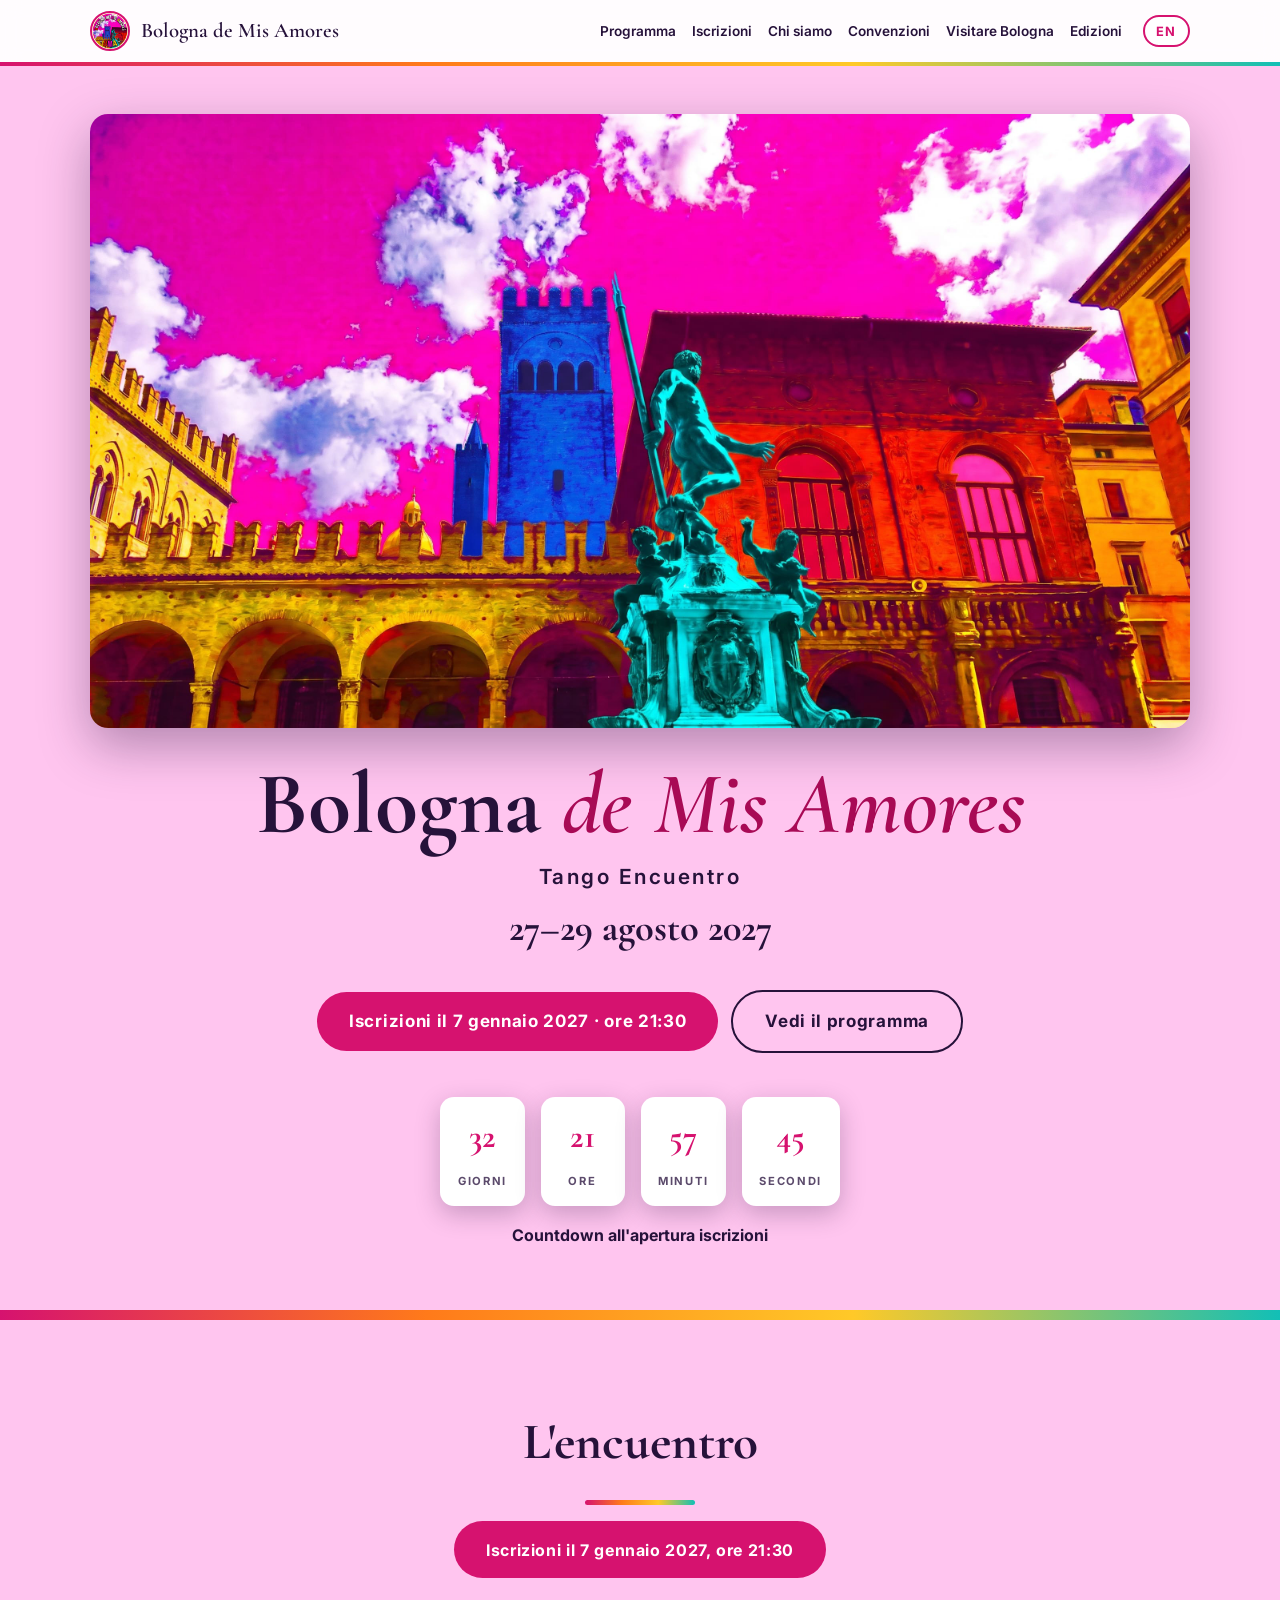
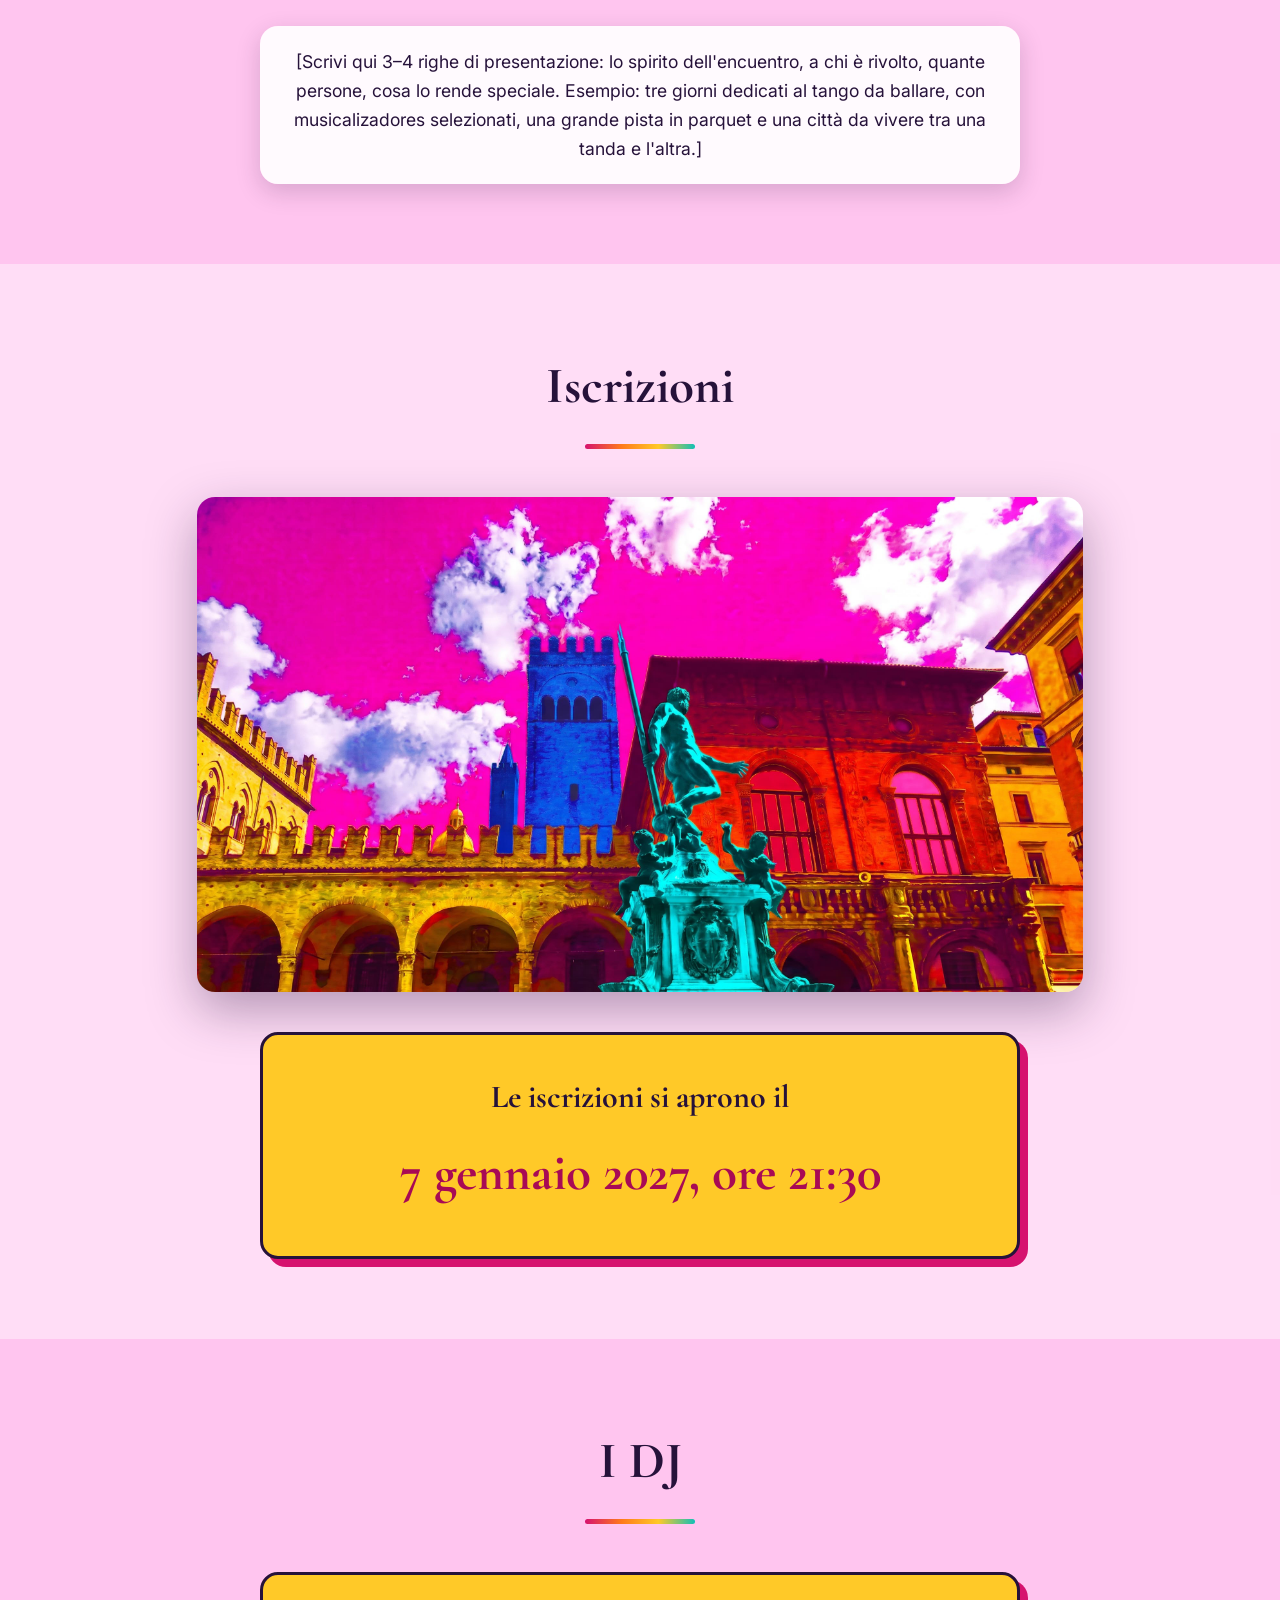
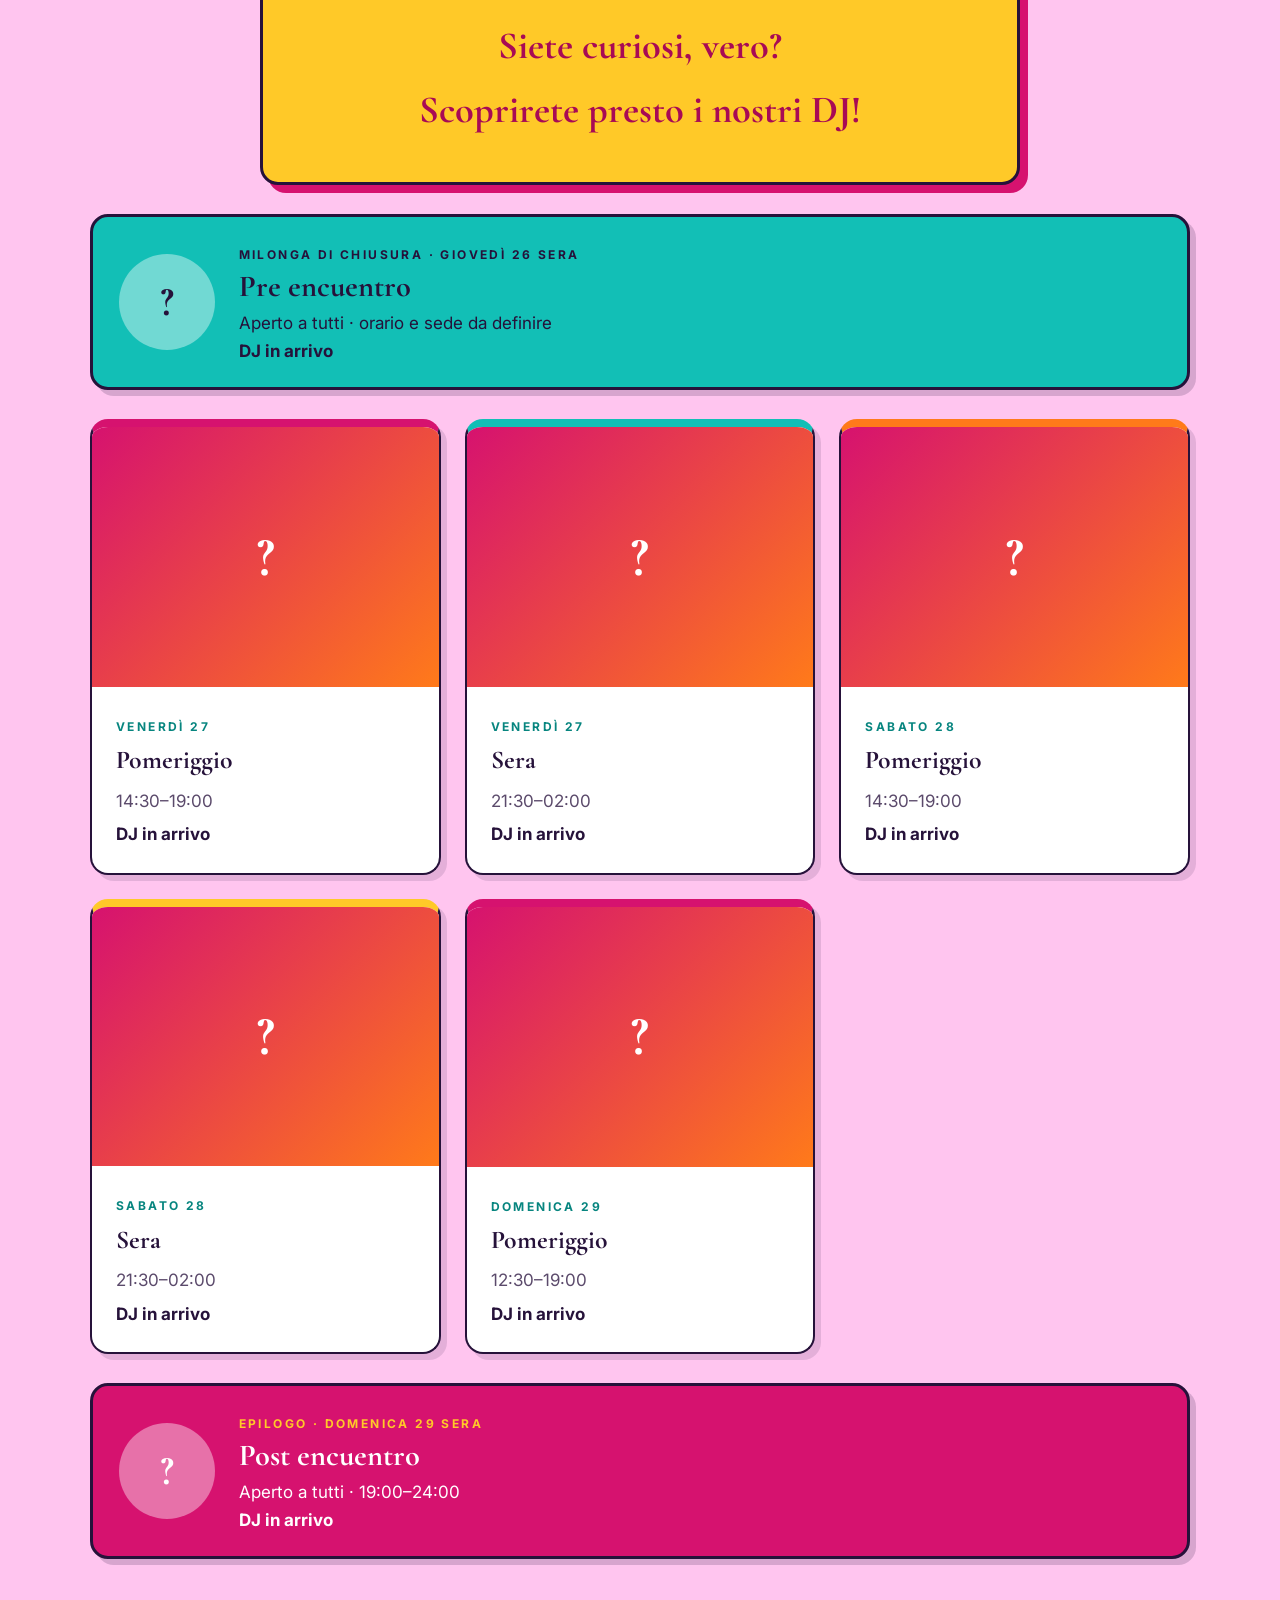
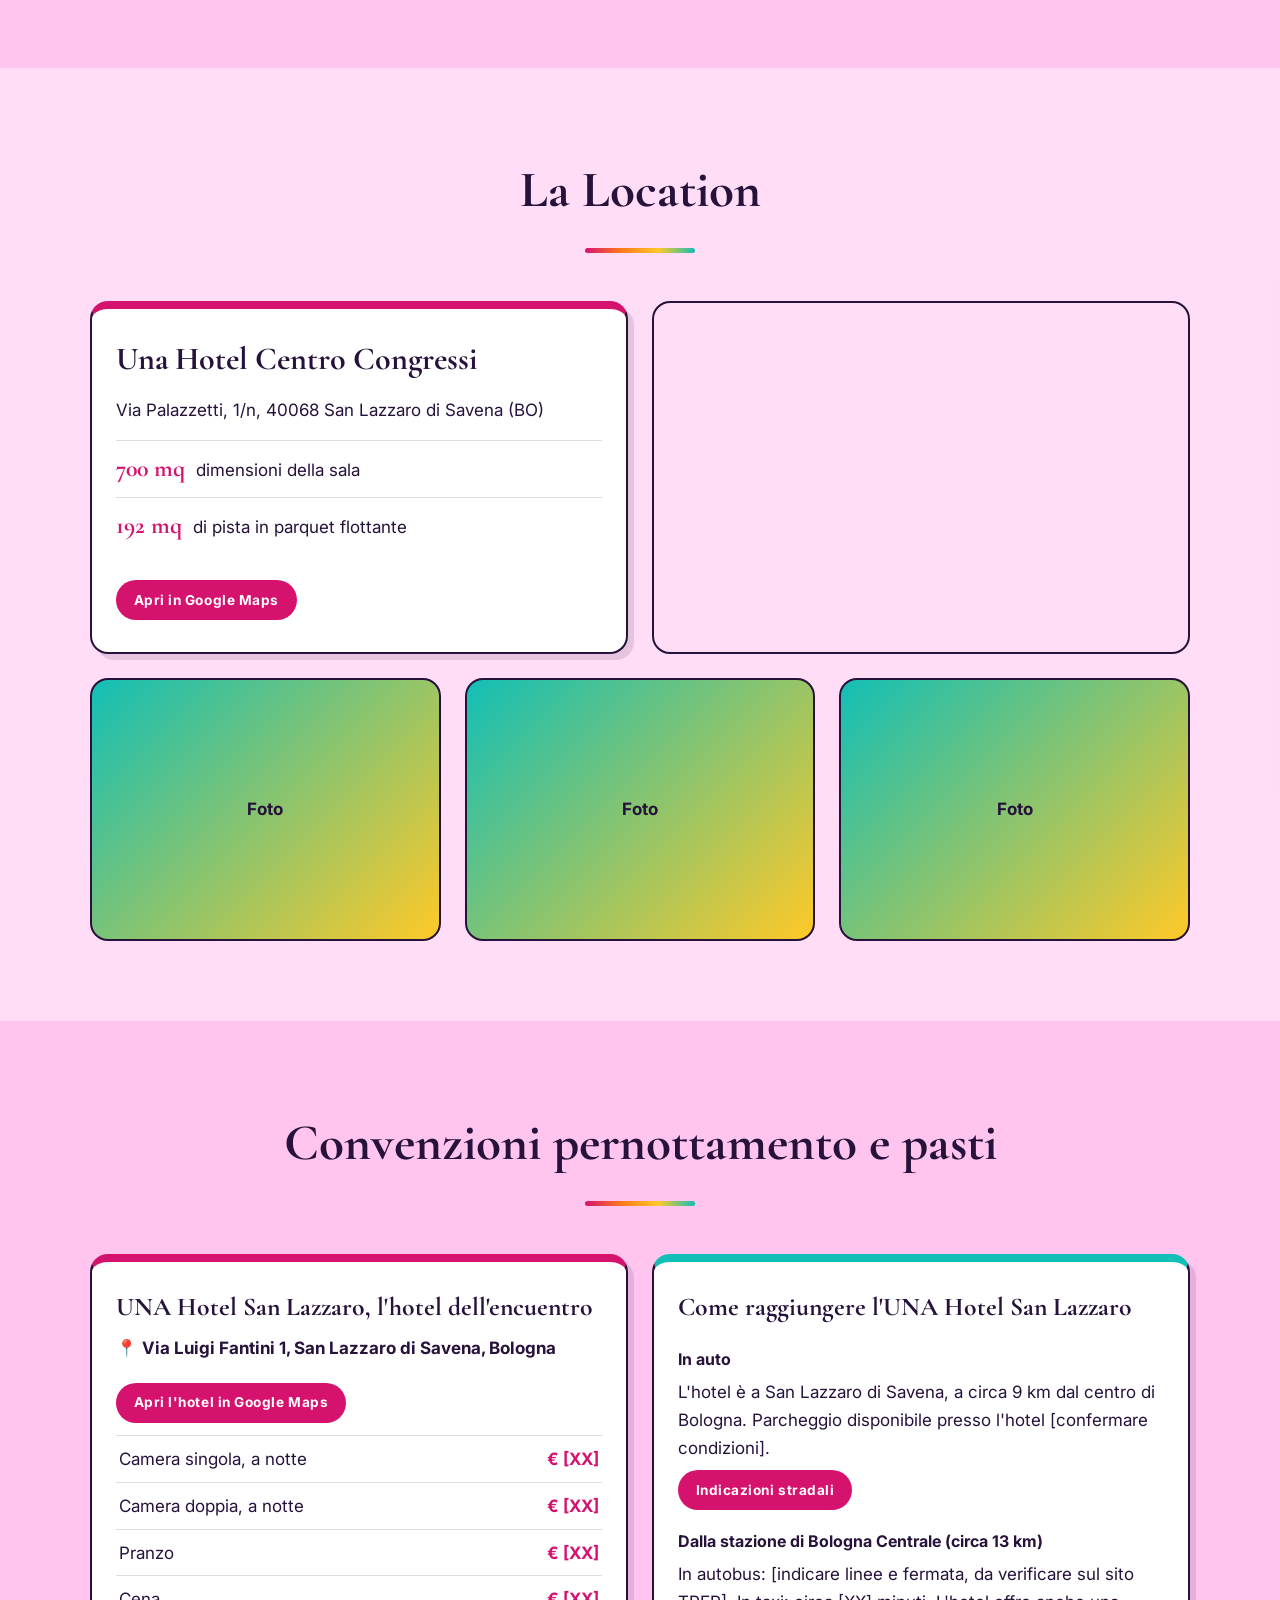
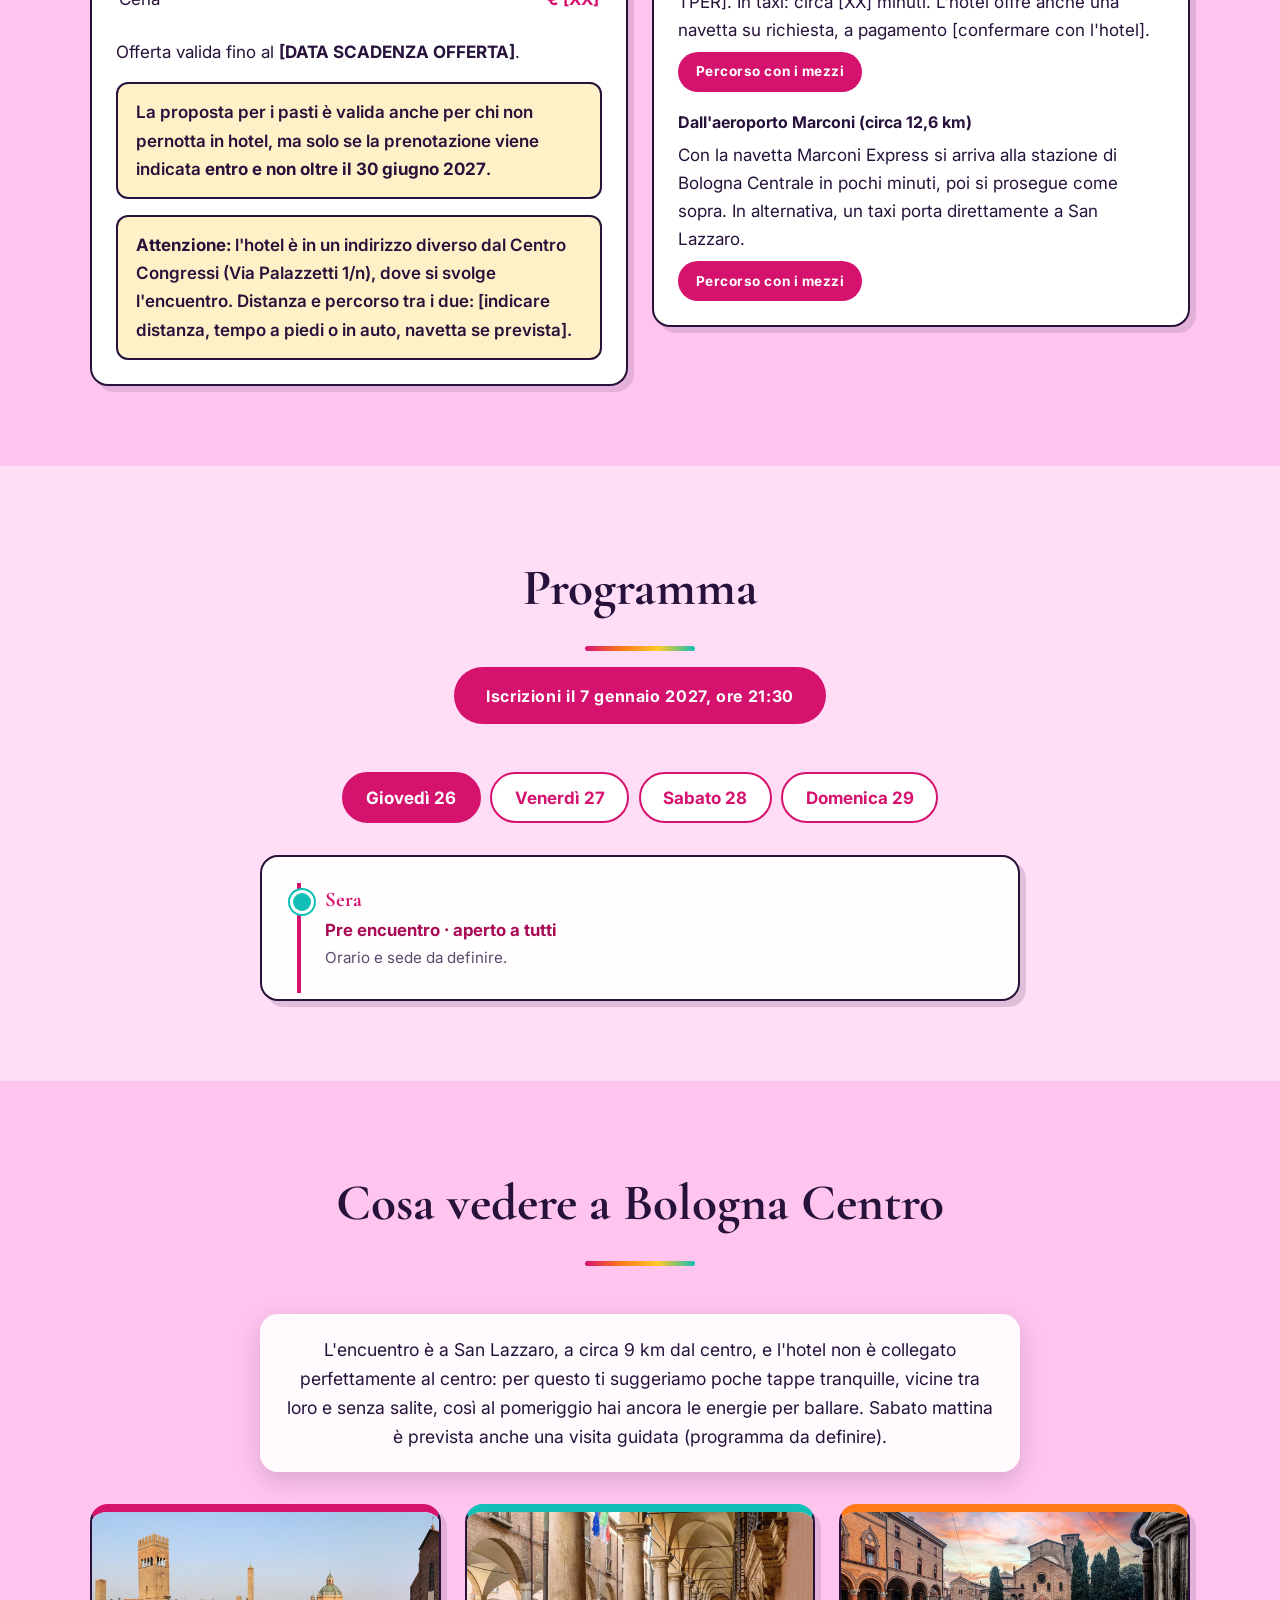
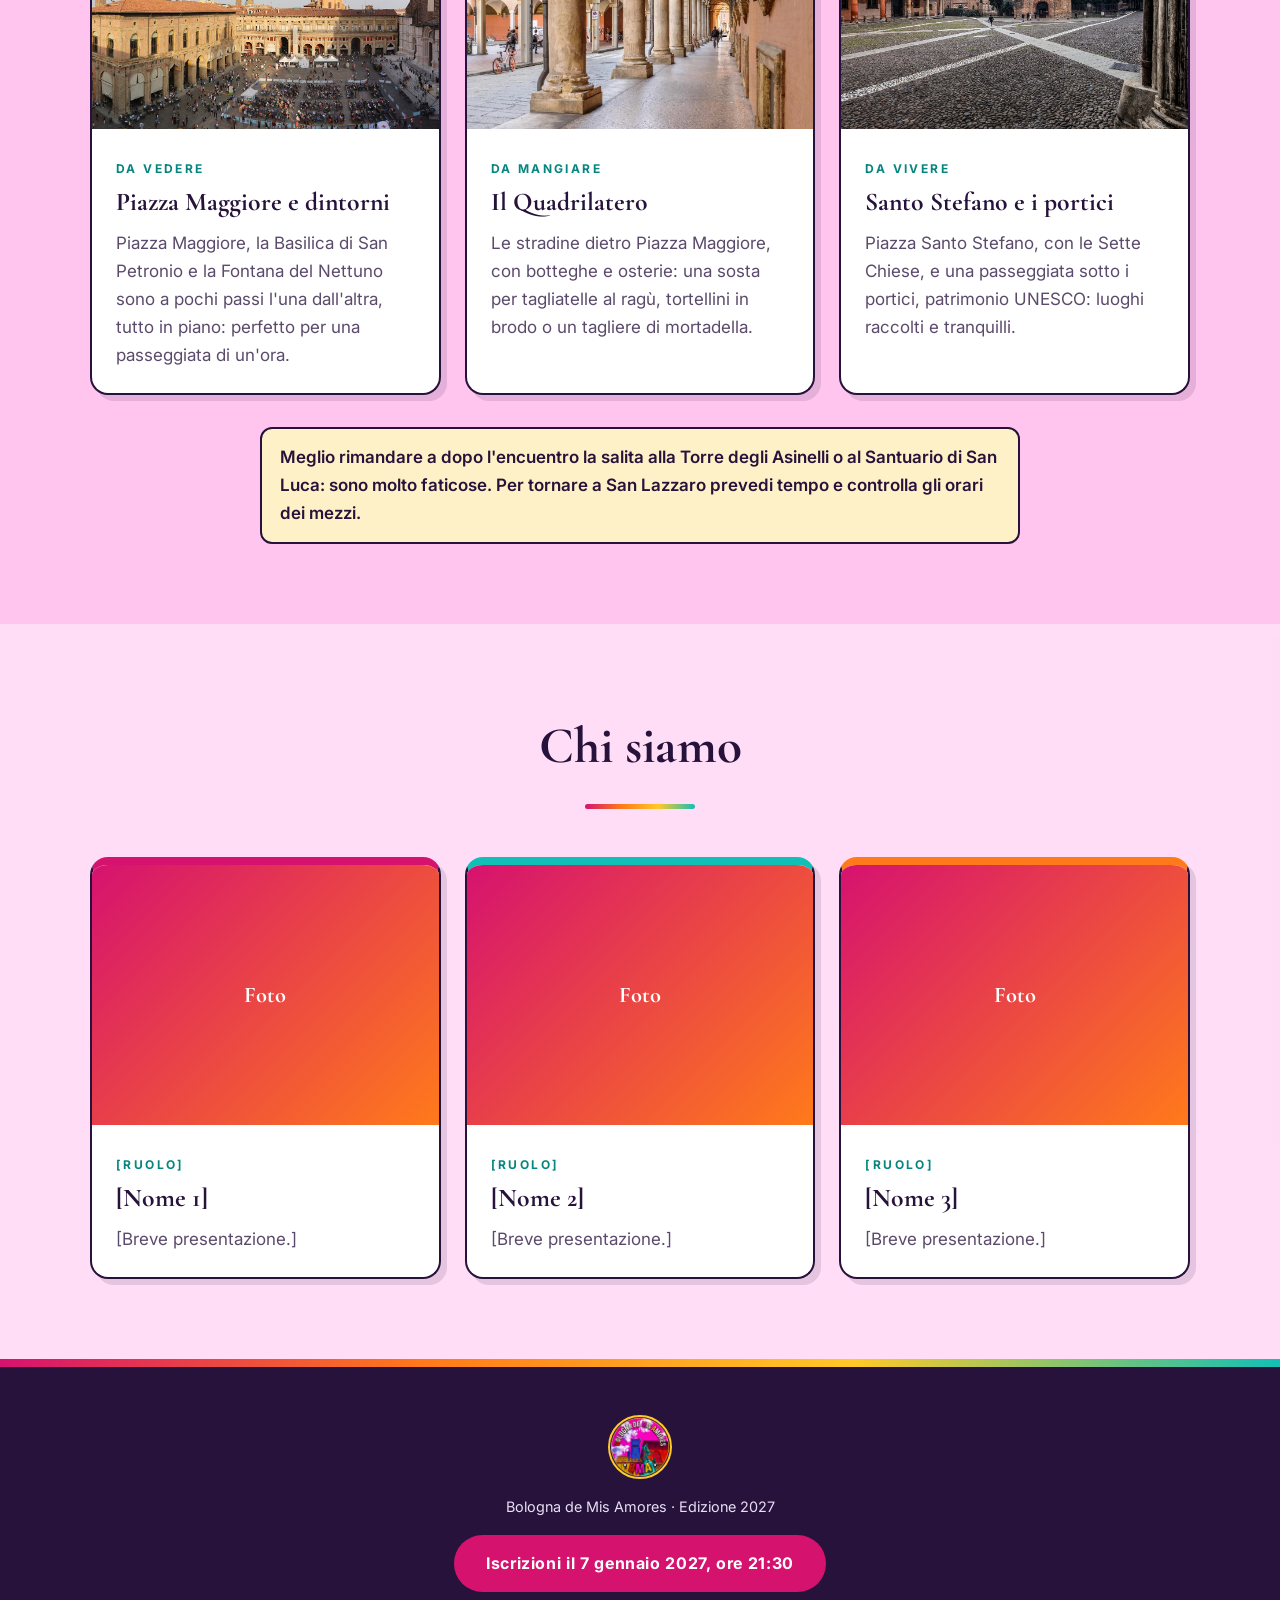
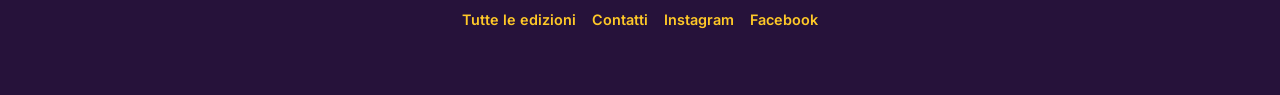
==== commit fb6c59bb: "Add files via upload" ====
--- a/2027/index.html
+++ b/2027/index.html
@@ -4,19 +4,20 @@
 <meta charset="utf-8">
 <meta name="viewport" content="width=device-width,initial-scale=1">
 <title>Bologna de Mis Amores 2027 · Encuentro di Tango Argentino</title>
-<meta name="description" content="Bologna de Mis Amores: encuentro di tango argentino a San Lazzaro di Savena (Bologna), 27-29 agosto 2027. Iscrizioni dal 7 gennaio 2027.">
+<meta name="description" content="Bologna de Mis Amores: encuentro di tango argentino a San Lazzaro di Savena (Bologna), 27-29 agosto 2027. Iscrizioni il 7 gennaio 2027.">
 <meta property="og:title" content="Bologna de Mis Amores 2027">
 <meta property="og:description" content="27–29 agosto 2027 · San Lazzaro di Savena, Bologna">
 <link rel="icon" href="img/badge.png">
 <link rel="preconnect" href="https://fonts.googleapis.com">
 <link rel="preconnect" href="https://fonts.gstatic.com" crossorigin>
 <link href="https://fonts.googleapis.com/css2?family=Cormorant+Garamond:ital,wght@0,500;0,600;1,500&family=Inter:wght@400;600&display=swap" rel="stylesheet">
-<link rel="stylesheet" href="../assets/style.css?v=3">
+<link rel="stylesheet" href="../assets/style.css?v=5">
 <style>
-html,body{background:#1b2ab9!important}
+html,body{background:#ffc5ef!important}
 .reg-pill{display:inline-block!important;margin:1rem .25rem 0!important;padding:.95rem 2rem!important;font-size:1rem!important;font-weight:700!important;letter-spacing:.04em!important;line-height:1.65!important;border-radius:999px!important;background:#d6126f!important;color:#fff!important}
-.hero,.eyebrow,h1,.hero .dates,.hero p.sub,.section-title h2{color:#fff}
-h1 em{color:#ffc928}
+.hero,.eyebrow,h1,.hero .dates,.hero p.sub,.section-title h2{color:#26123a}
+.hero p.sub{margin:0 0 .2rem;font-size:1.3rem;letter-spacing:.12em}.hero .dates{margin:0 0 1.6rem}
+h1 em{color:#a80a55}
 @media(max-width:480px){.reg-pill{padding:.8rem 1.4rem!important}}
 </style>
 </head>
@@ -41,11 +42,10 @@
 <section class="hero" id="top">
   <div class="hero-in">
     <img class="banner" src="img/banner.jpg" alt="Bologna de Mis Amores" onerror="this.style.display='none'">
-    <div class="eyebrow">Encuentro di Tango Argentino · Edizione 2027</div>
     <h1>Bologna <em>de Mis Amores</em></h1>
+    <p class="sub">Tango Encuentro</p>
     <div class="dates">27–29 agosto 2027</div>
-    <p class="sub">Tre giorni di abrazo, musica e milonga · Bologna</p>
-    <a class="btn primary" id="cta-reg" data-open="Iscriviti ora" href="#iscrizioni">Iscrizioni dal 7 gennaio 2027 · ore 21:30</a>
+    <a class="btn primary" id="cta-reg" data-open="Iscriviti ora" href="#iscrizioni">Iscrizioni il 7 gennaio 2027 · ore 21:30</a>
     <a class="btn ghost" href="#programma">Vedi il programma</a>
 
     <div id="cd-wrap">
@@ -62,7 +62,7 @@
 
 <section>
   <div class="wrap">
-    <div class="section-title"><h2>L'encuentro</h2><div class="line"></div><p class="reg-pill">Iscrizioni dal 7 gennaio 2027, ore 21:30</p></div>
+    <div class="section-title"><h2>L'encuentro</h2><div class="line"></div><p class="reg-pill">Iscrizioni il 7 gennaio 2027, ore 21:30</p></div>
     <p class="lead">[Scrivi qui 3–4 righe di presentazione: lo spirito dell'encuentro, a chi è rivolto, quante persone, cosa lo rende speciale. Esempio: tre giorni dedicati al tango da ballare, con musicalizadores selezionati, una grande pista in parquet e una città da vivere tra una tanda e l'altra.]</p>
   </div>
 </section>
@@ -106,10 +106,10 @@
 <section id="dj">
   <div class="wrap">
     <div class="section-title"><h2>I DJ</h2><div class="line"></div></div>
-    <div class="notice"><div class="big" style="font-size:clamp(1.6rem,4vw,2.4rem)">Siete curiosi, vero? Scoprirete presto i nostri DJ!</div></div>
+    <div class="notice"><div class="big" style="font-size:clamp(1.6rem,4vw,2.4rem)">Siete curiosi, vero?<br>Scoprirete presto i nostri DJ!</div></div>
     <div class="slot slot-pre">
       <div class="photo q"><img src="img/dj1.jpg" alt="" onerror="this.replaceWith(document.createTextNode('?'))"></div>
-      <div><span class="tag">Prologo · giovedì 26 sera</span><h3>Pre encuentro</h3><p>Aperto a tutti · orario e sede da definire</p><p><strong>DJ in arrivo</strong></p></div>
+      <div><span class="tag">Milonga di chiusura · giovedì 26 sera</span><h3>Pre encuentro</h3><p>Aperto a tutti · orario e sede da definire</p><p><strong>DJ in arrivo</strong></p></div>
     </div>
     <div class="grid c3">
       <article class="card dj">
@@ -183,7 +183,7 @@
 
 <section class="alt" id="programma">
   <div class="wrap">
-    <div class="section-title"><h2>Programma</h2><div class="line"></div><p class="reg-pill">Iscrizioni dal 7 gennaio 2027, ore 21:30</p></div>
+    <div class="section-title"><h2>Programma</h2><div class="line"></div><p class="reg-pill">Iscrizioni il 7 gennaio 2027, ore 21:30</p></div>
     <div class="tabs" role="tablist">
       <button class="tab active" data-day="d1">Giovedì 26</button><button class="tab" data-day="d2">Venerdì 27</button><button class="tab" data-day="d3">Sabato 28</button><button class="tab" data-day="d4">Domenica 29</button>
     </div>
@@ -244,7 +244,7 @@
 <footer>
   <img src="img/badge.png" alt="" style="width:64px;height:64px;border-radius:50%;margin:0 auto 1rem;border:2px solid var(--yellow)" onerror="this.style.display='none'">
   <div>Bologna de Mis Amores · Edizione 2027</div>
-  <p class="reg-pill">Iscrizioni dal 7 gennaio 2027, ore 21:30</p>
+  <p class="reg-pill">Iscrizioni il 7 gennaio 2027, ore 21:30</p>
   <div class="editions"><a href="../">Tutte le edizioni</a><a href="mailto:info@example.com">Contatti</a><a href="#">Instagram</a><a href="#">Facebook</a></div>
 </footer>
 
--- a/assets/style.css
+++ b/assets/style.css
@@ -20,7 +20,7 @@
 *{box-sizing:border-box;margin:0;padding:0}
 html{scroll-behavior:smooth;min-height:100%}
 [hidden]{display:none!important}
-body{min-height:100vh;background:#1b2ab9;color:var(--ink);font-family:var(--sans);line-height:1.65;font-size:17px}
+body{min-height:100vh;background:#ffc5ef;color:var(--ink);font-family:var(--sans);line-height:1.65;font-size:17px}
 img{max-width:100%;display:block}
 a{color:var(--magenta);text-decoration:none}
 a:hover{text-decoration:underline}
@@ -186,8 +186,8 @@
 .city .img{aspect-ratio:16/10;background:linear-gradient(135deg,#d6126f,#ff7a1a 55%,#ffc928)}
 .city .img img{width:100%;height:100%;object-fit:cover;display:block}
 
-/* sfondo blu: testi chiari fuori dai pannelli */
-.hero,.eyebrow,h1,.hero .dates,.hero p.sub,.section-title h2{color:#fff}
-h1 em{color:var(--yellow)}
-.section-title h2{text-shadow:0 2px 12px rgba(0,0,0,.25)}
-section.alt{background:rgba(255,255,255,.07)}
+/* sfondo rosa #ffc5ef: testi scuri fuori dai pannelli */
+.hero,.eyebrow,h1,.hero .dates,.hero p.sub,.section-title h2{color:var(--ink)}
+h1 em{color:#a80a55}
+.section-title h2{text-shadow:none}
+section.alt{background:rgba(255,255,255,.4)}
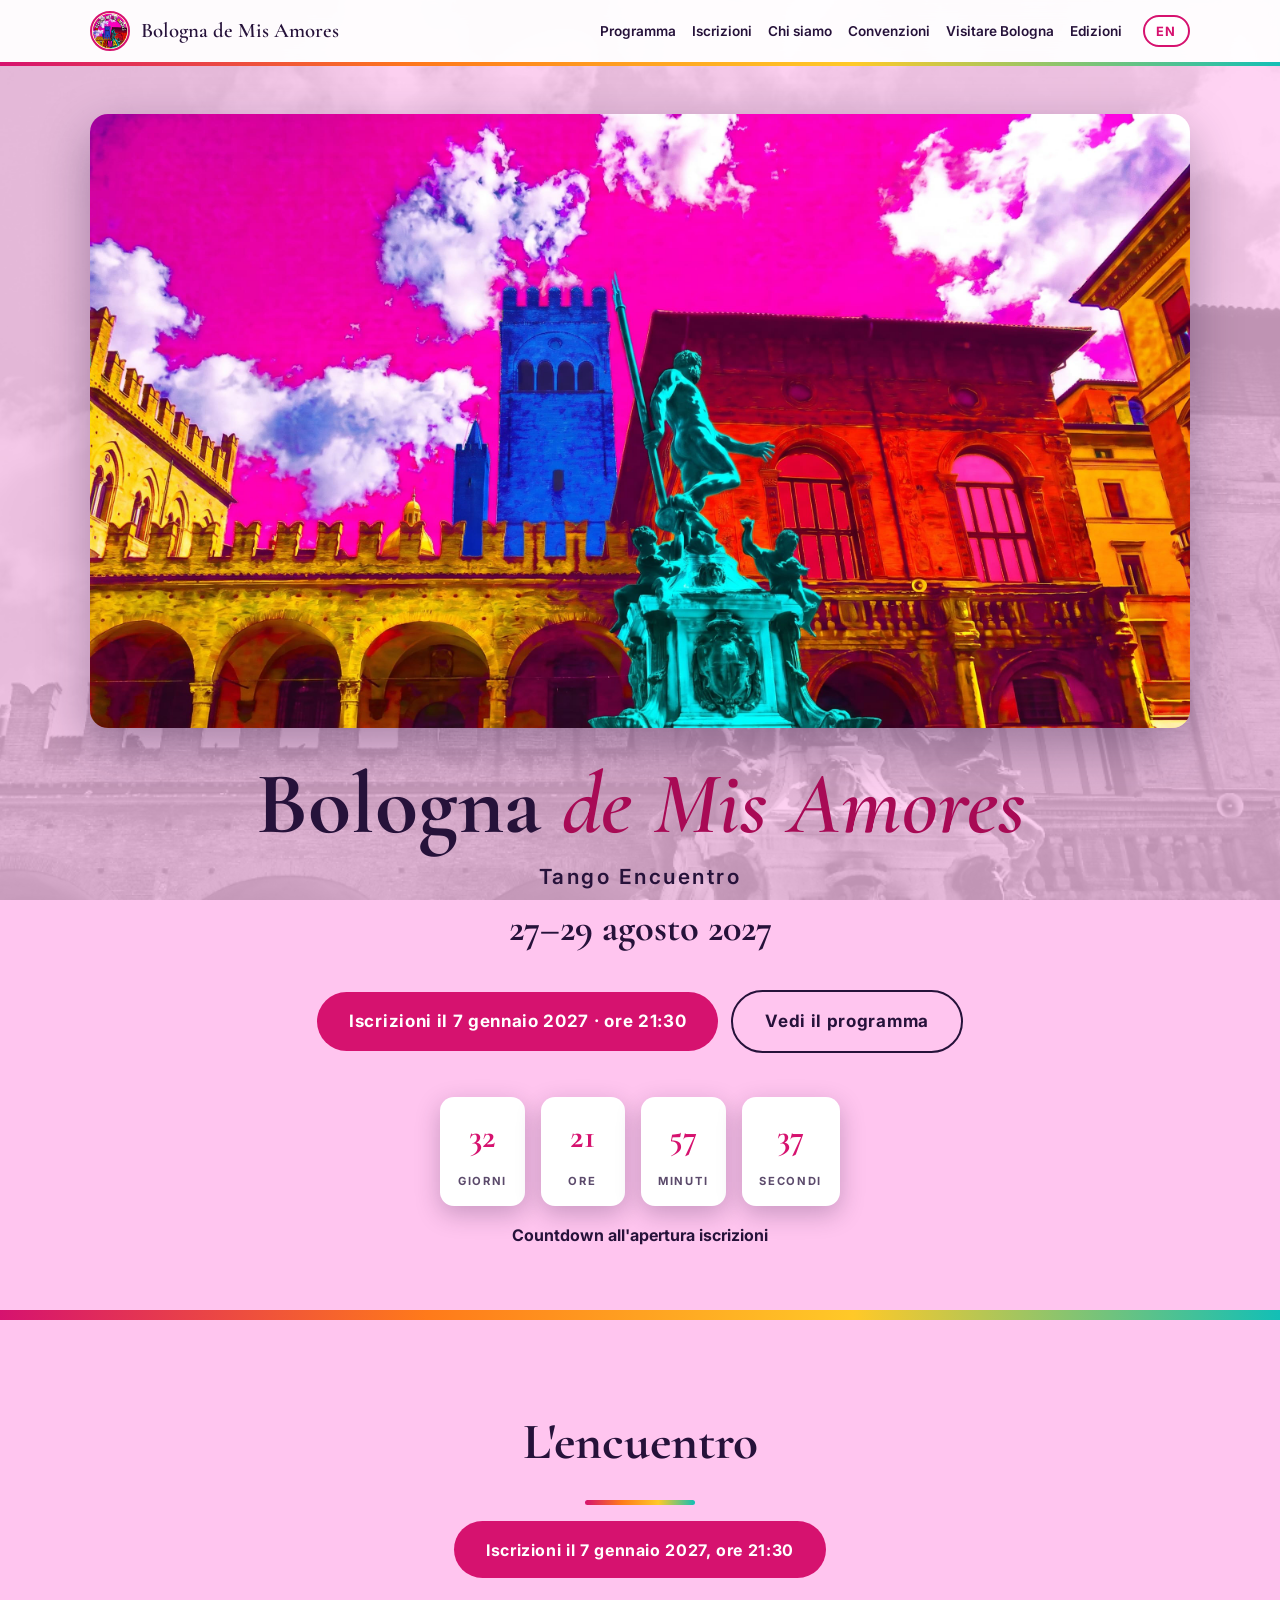
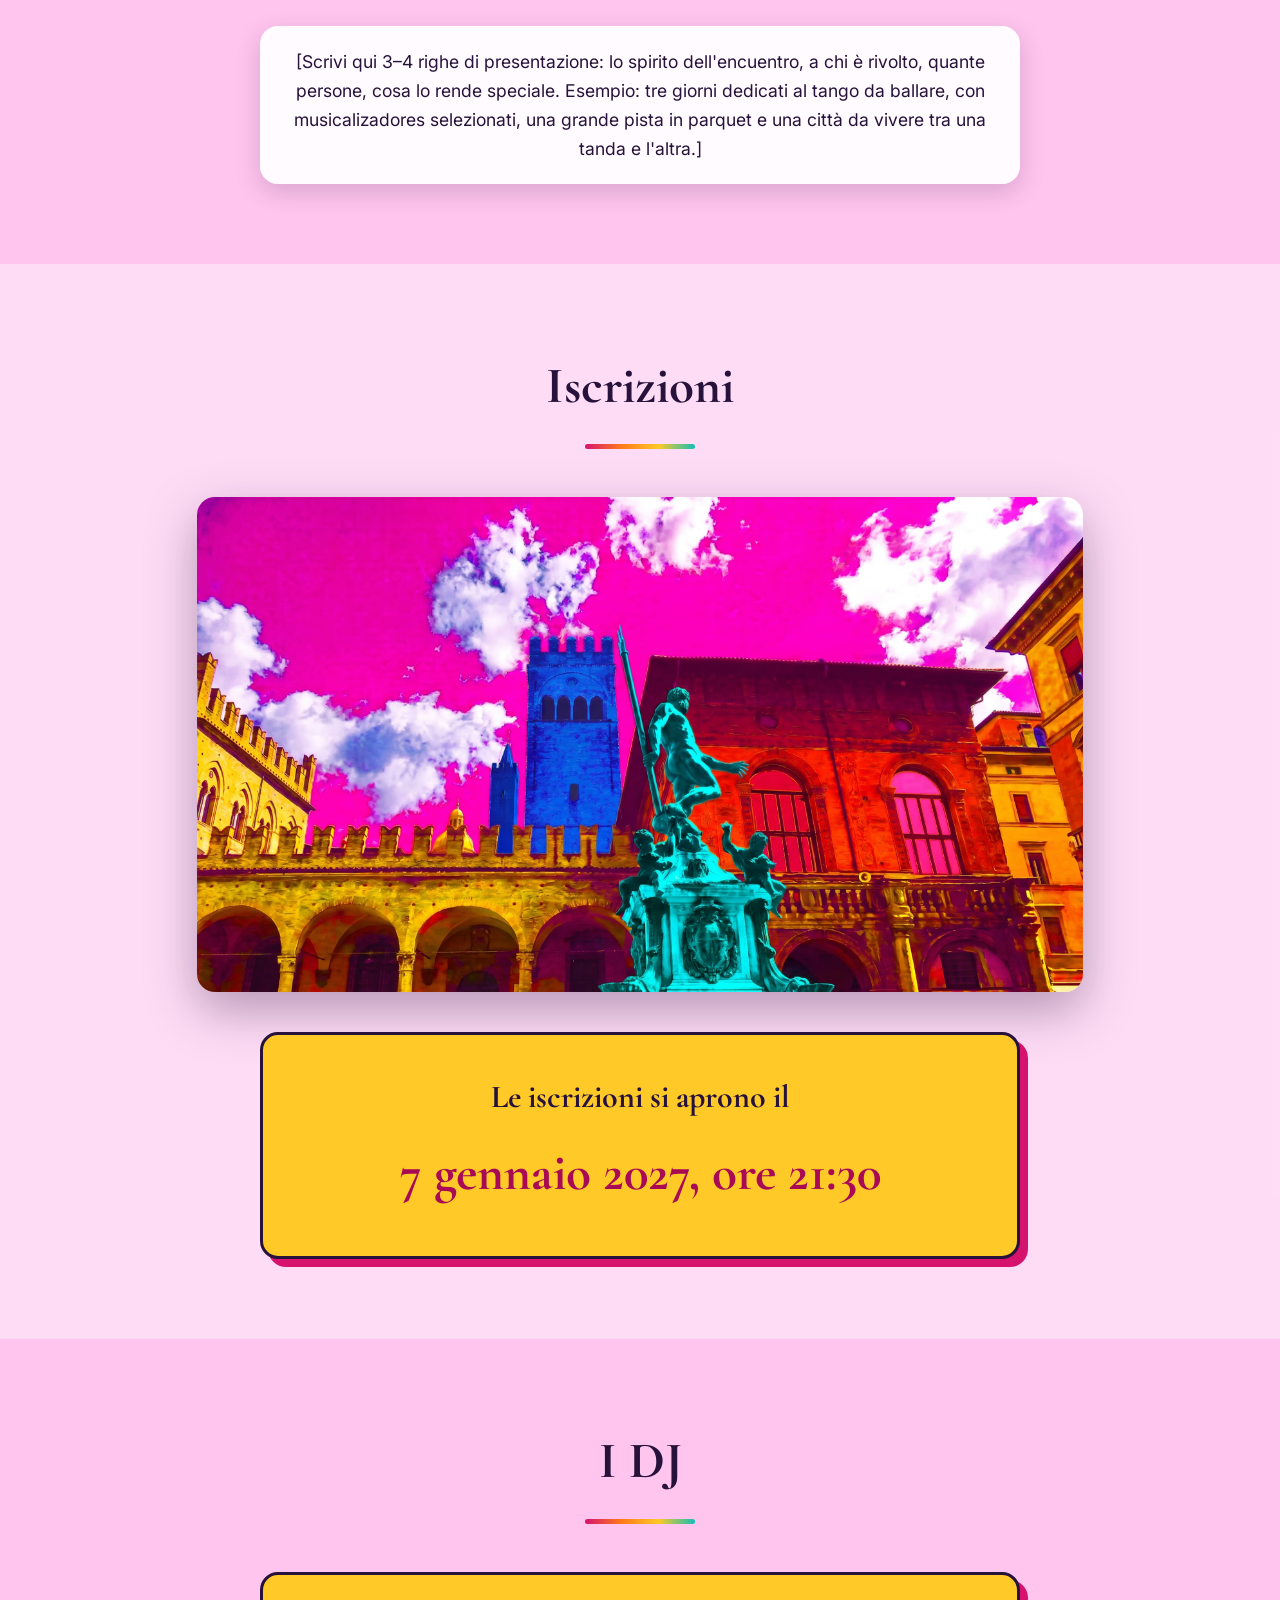
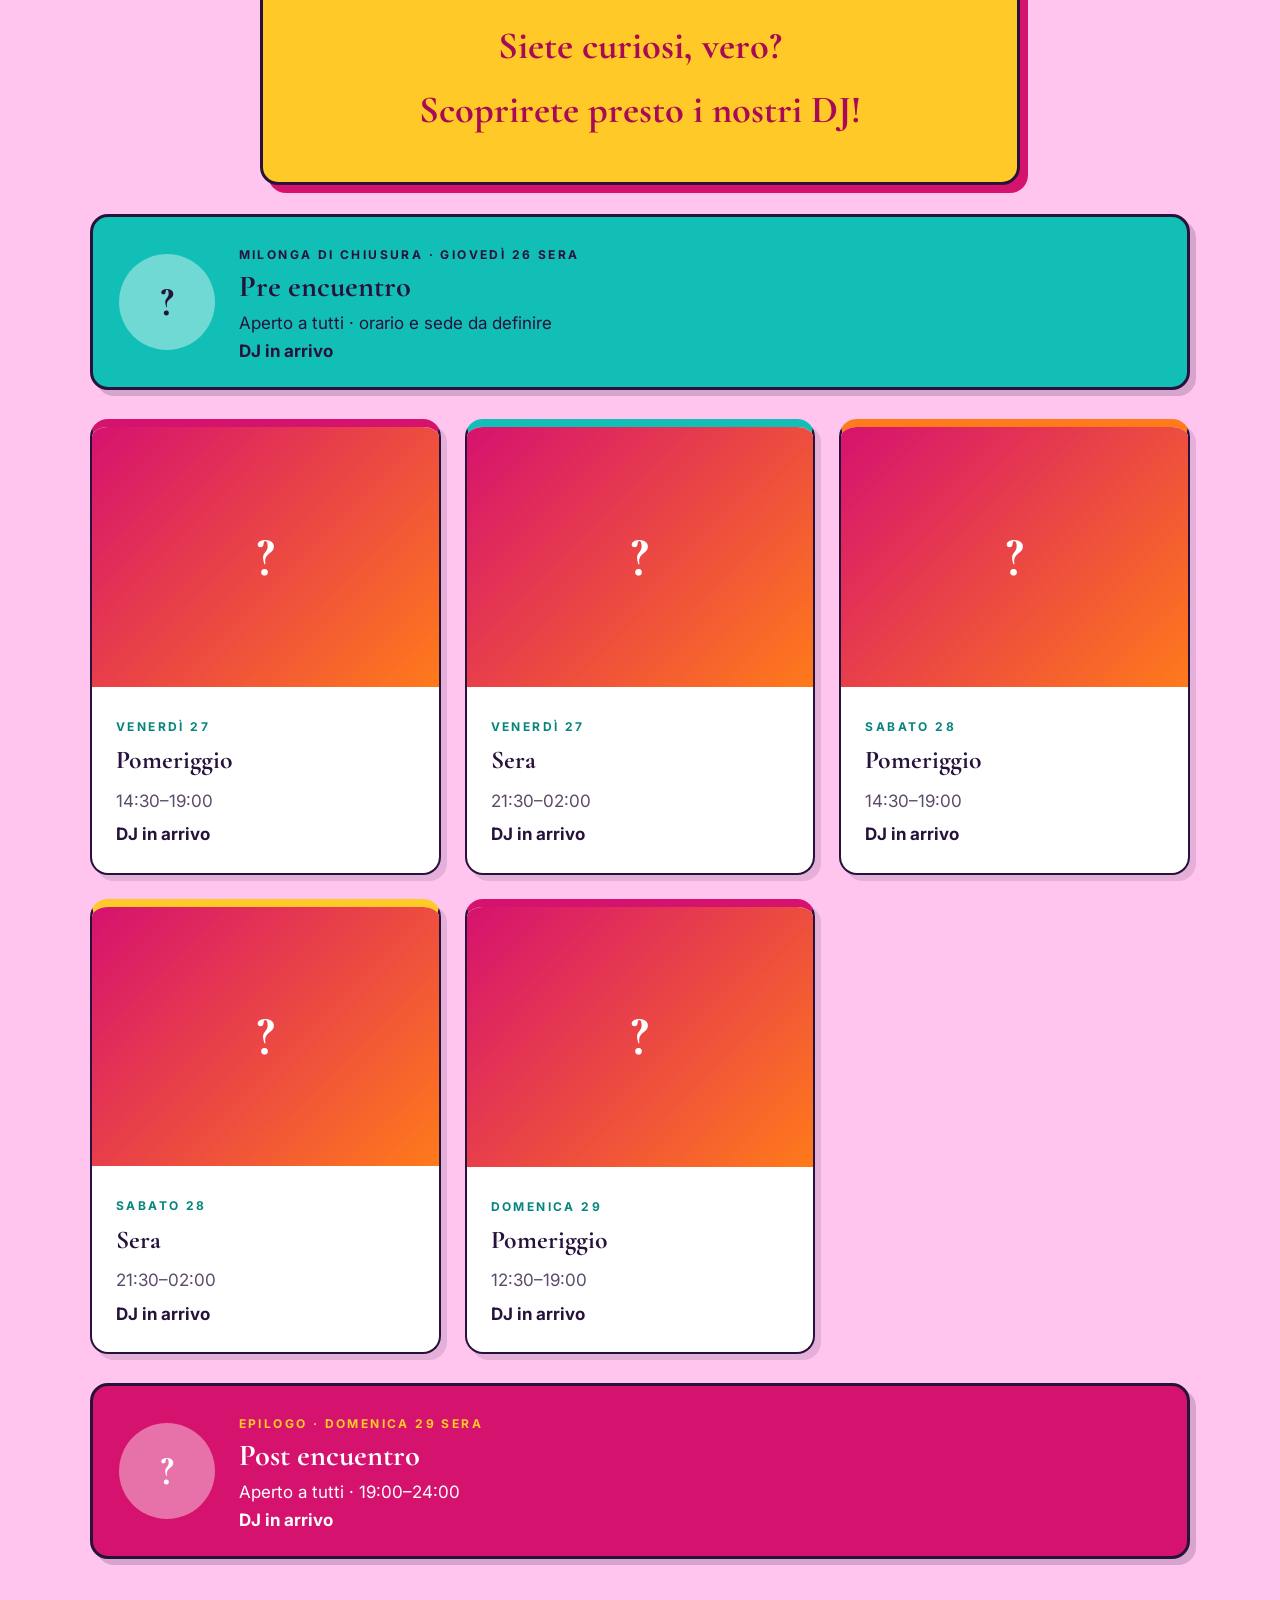
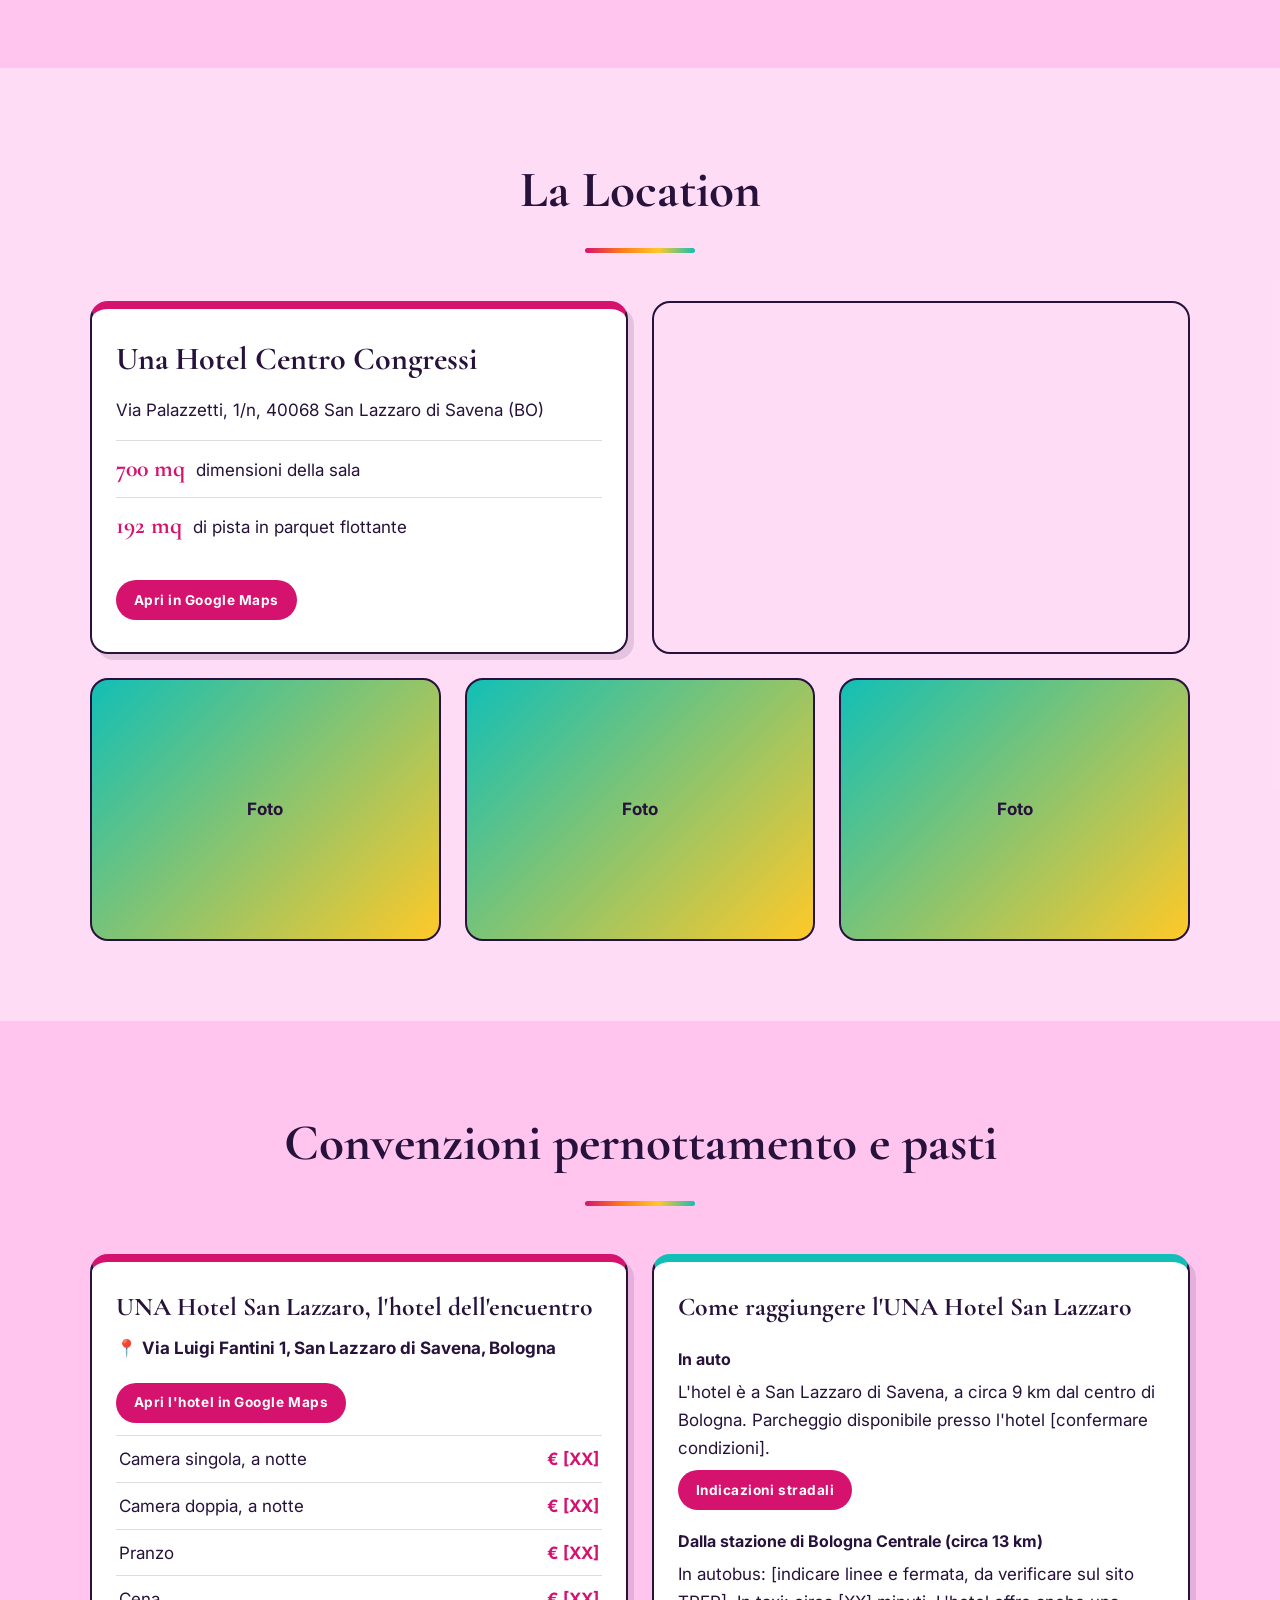
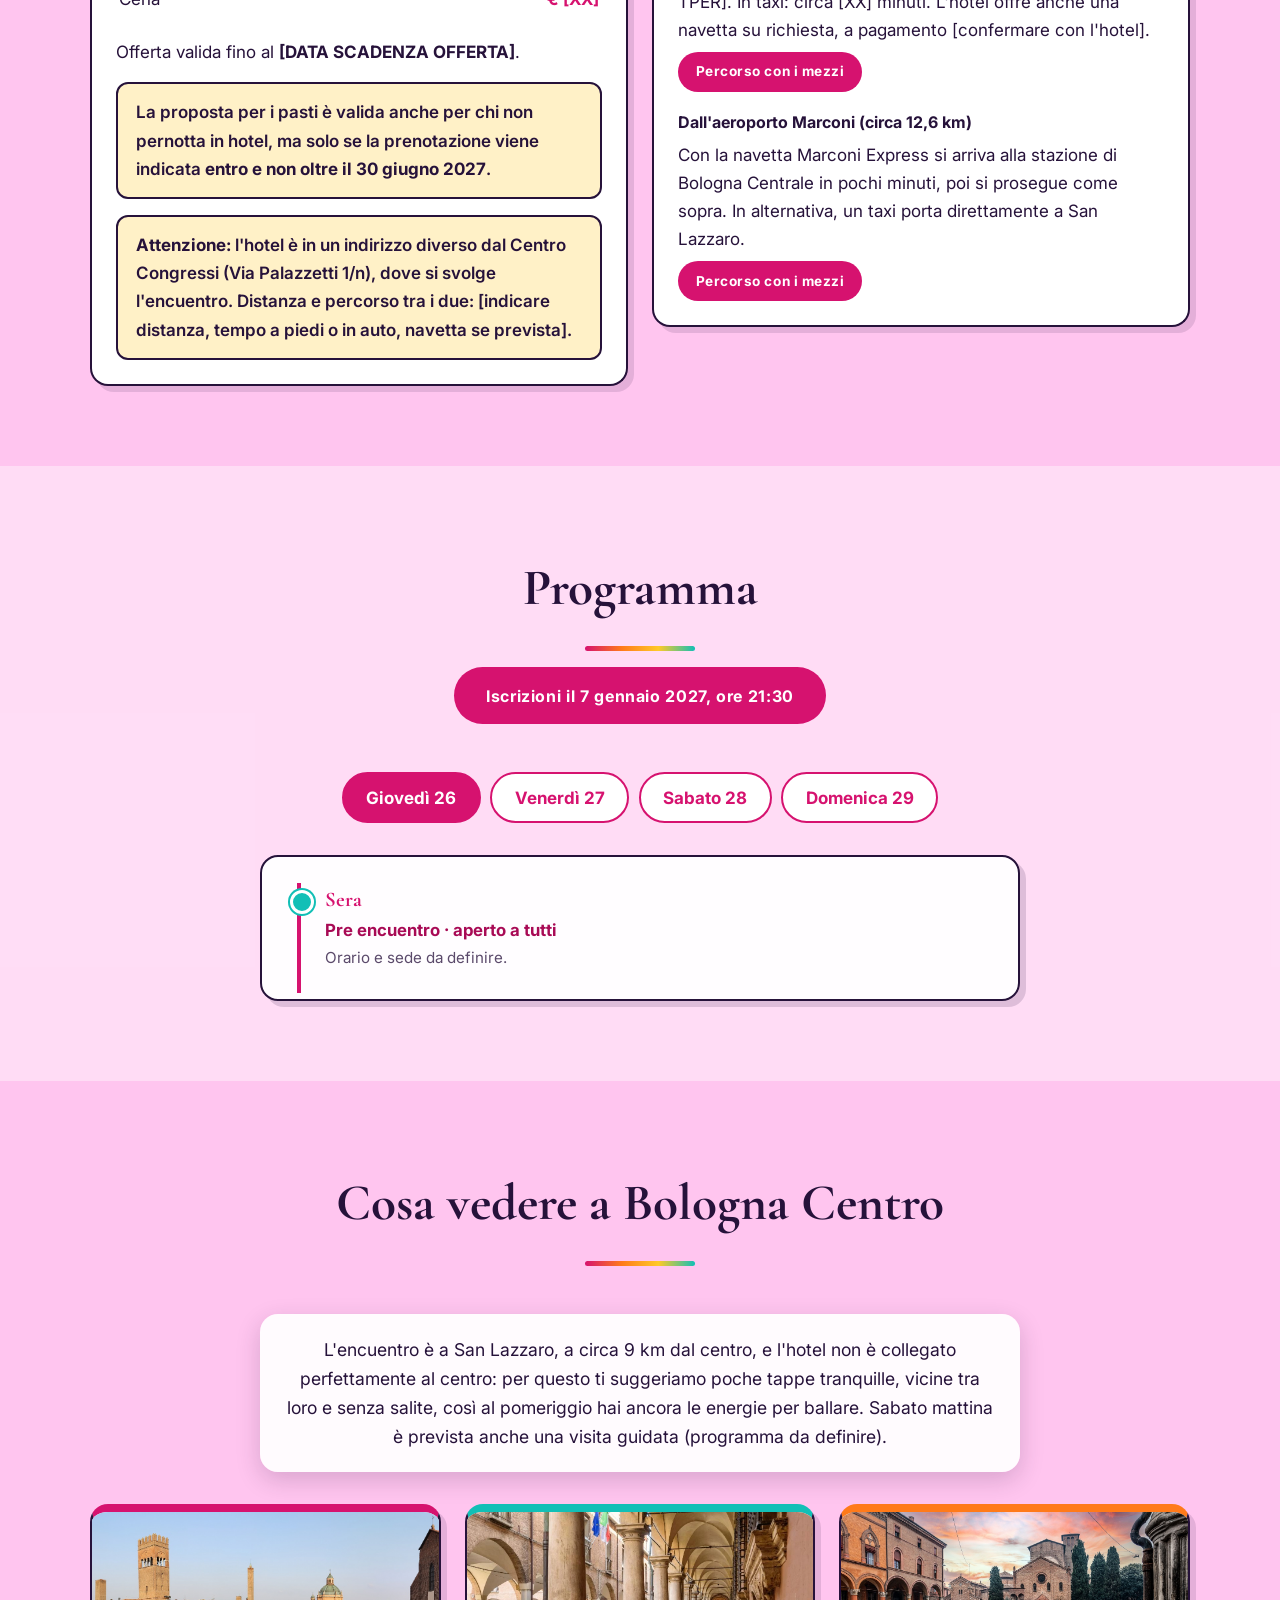
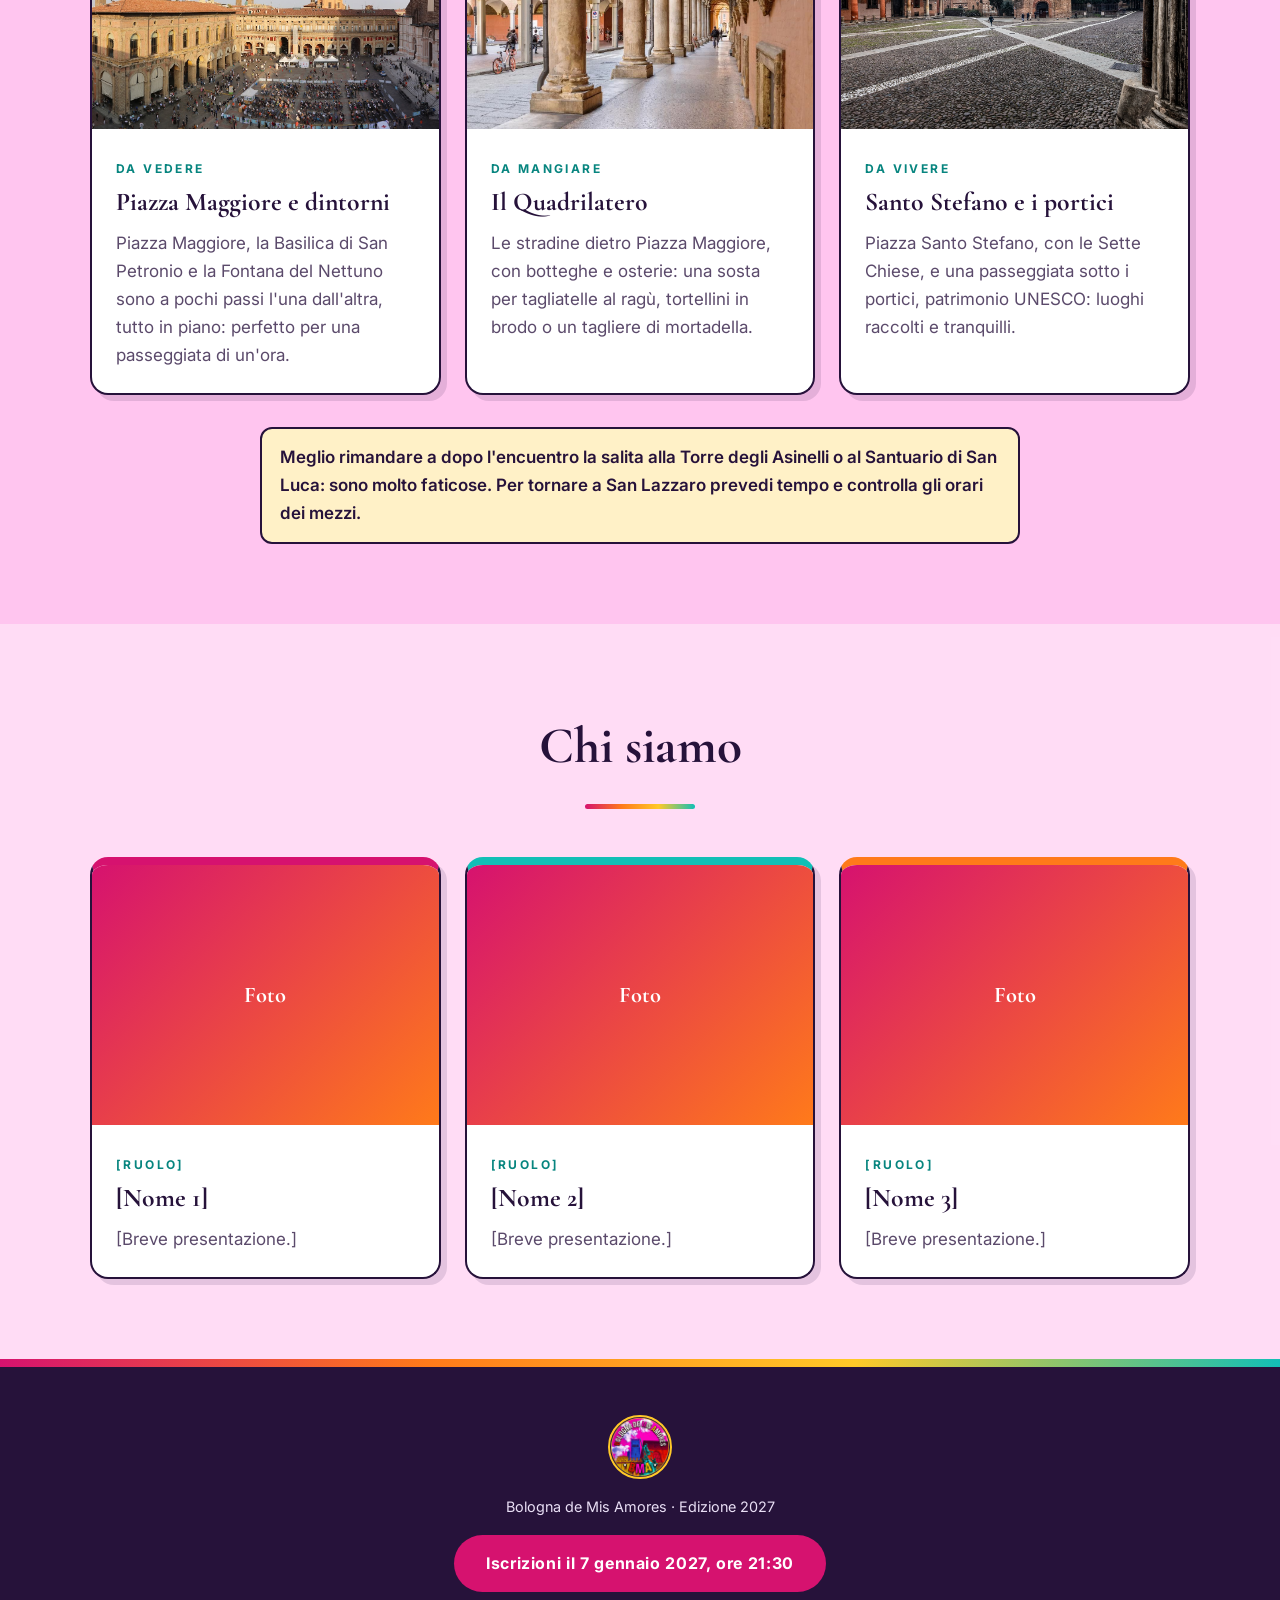
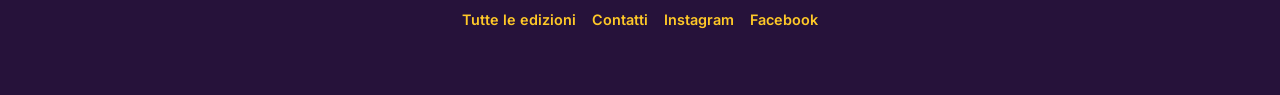
==== commit 5465dc7d: "Add files via upload" ====
--- a/2027/index.html
+++ b/2027/index.html
@@ -11,9 +11,9 @@
 <link rel="preconnect" href="https://fonts.googleapis.com">
 <link rel="preconnect" href="https://fonts.gstatic.com" crossorigin>
 <link href="https://fonts.googleapis.com/css2?family=Cormorant+Garamond:ital,wght@0,500;0,600;1,500&family=Inter:wght@400;600&display=swap" rel="stylesheet">
-<link rel="stylesheet" href="../assets/style.css?v=5">
+<link rel="stylesheet" href="../assets/style.css?v=7">
 <style>
-html,body{background:#ffc5ef!important}
+html{background:#ffc5ef!important}body{background:transparent!important}
 .reg-pill{display:inline-block!important;margin:1rem .25rem 0!important;padding:.95rem 2rem!important;font-size:1rem!important;font-weight:700!important;letter-spacing:.04em!important;line-height:1.65!important;border-radius:999px!important;background:#d6126f!important;color:#fff!important}
 .hero,.eyebrow,h1,.hero .dates,.hero p.sub,.section-title h2{color:#26123a}
 .hero p.sub{margin:0 0 .2rem;font-size:1.3rem;letter-spacing:.12em}.hero .dates{margin:0 0 1.6rem}
--- a/assets/style.css
+++ b/assets/style.css
@@ -20,7 +20,7 @@
 *{box-sizing:border-box;margin:0;padding:0}
 html{scroll-behavior:smooth;min-height:100%}
 [hidden]{display:none!important}
-body{min-height:100vh;background:#ffc5ef;color:var(--ink);font-family:var(--sans);line-height:1.65;font-size:17px}
+body{min-height:100vh;background:transparent;color:var(--ink);font-family:var(--sans);line-height:1.65;font-size:17px}
 img{max-width:100%;display:block}
 a{color:var(--magenta);text-decoration:none}
 a:hover{text-decoration:underline}
@@ -191,3 +191,12 @@
 h1 em{color:#a80a55}
 .section-title h2{text-shadow:none}
 section.alt{background:rgba(255,255,255,.4)}
+
+/* sfondo: foto in filigrana sul rosa #ffc5ef.
+   File: 2027/img/sfondo.jpg. Se manca, resta il rosa a tinta unita.
+   --foto = quanto si vede la foto: 0 = per niente, 1 = foto piena.
+   Consigliato tra .15 (leggerissima) e .40 (ben visibile). */
+:root{--foto:.25}
+html{background:#ffc5ef}
+body::before{content:"";position:fixed;inset:0;z-index:-1;
+  background:url("../2027/img/sfondo.jpg") center/cover no-repeat;opacity:var(--foto)}
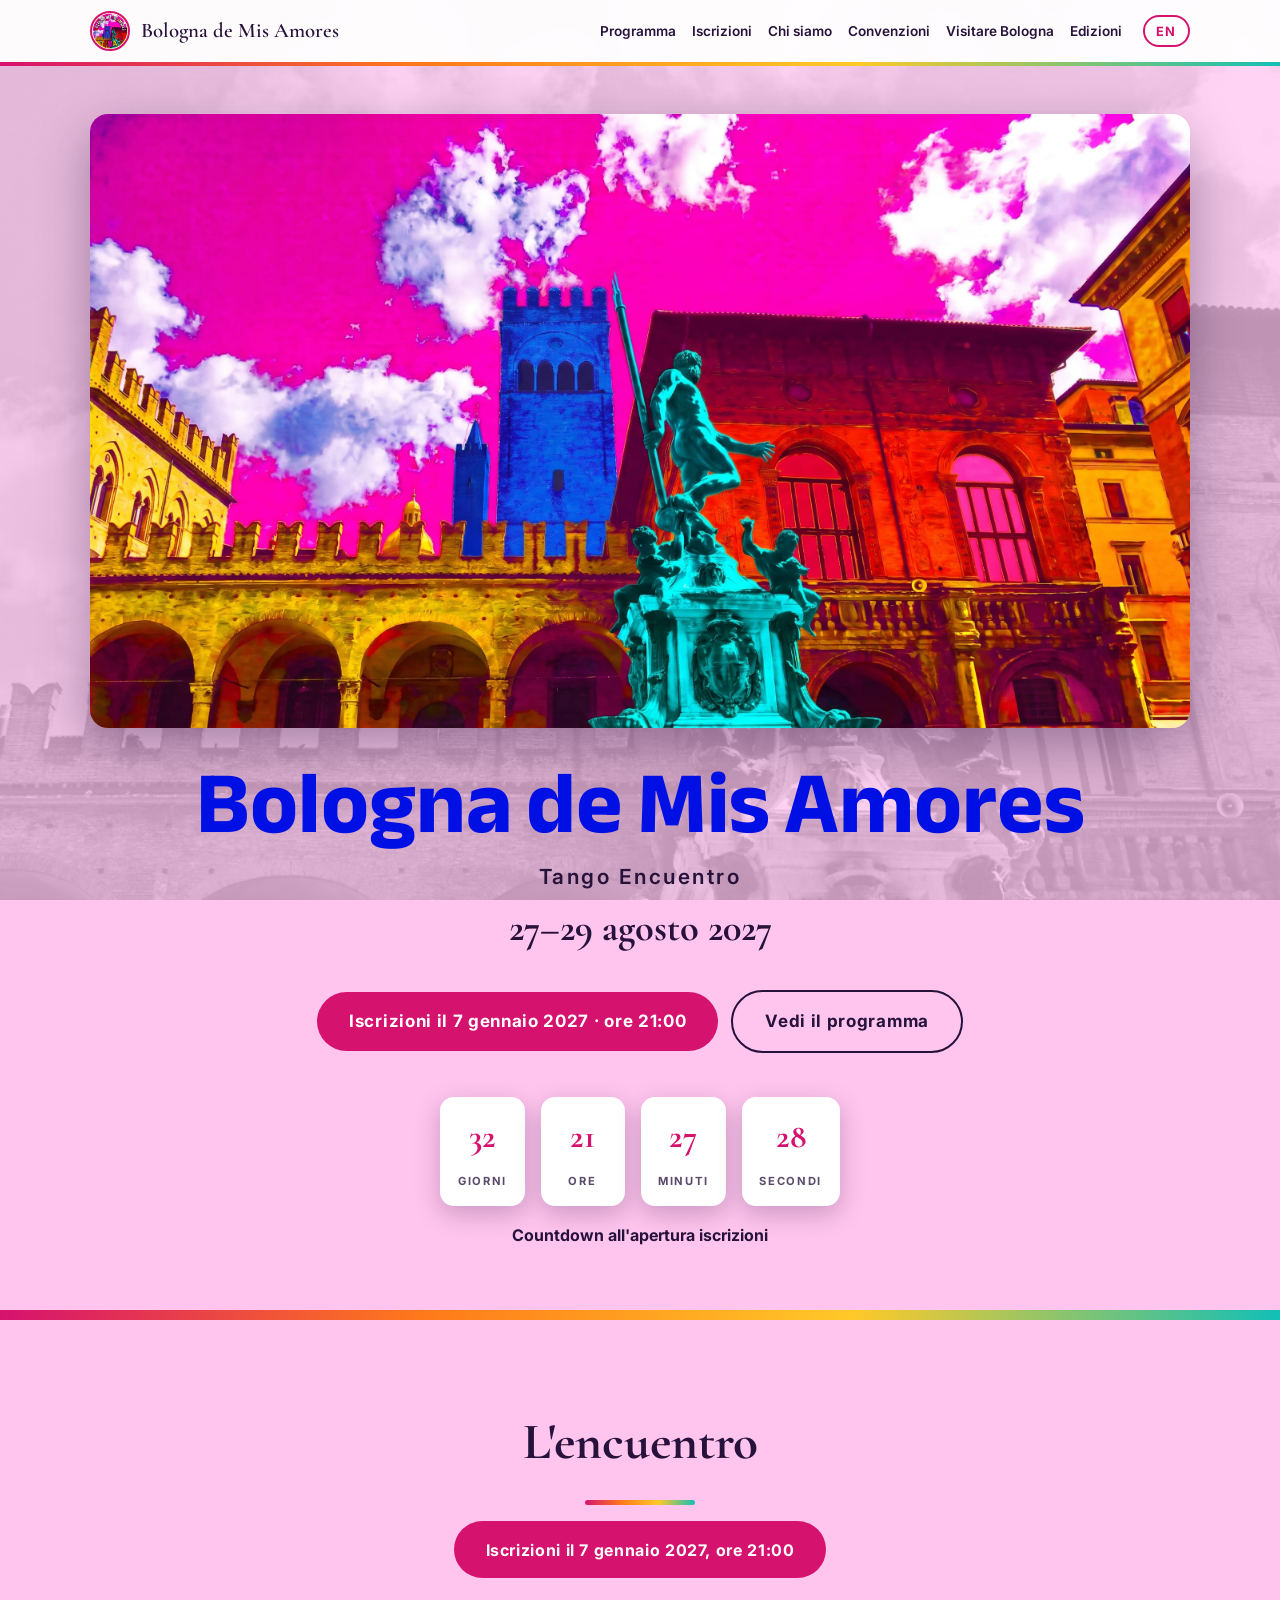
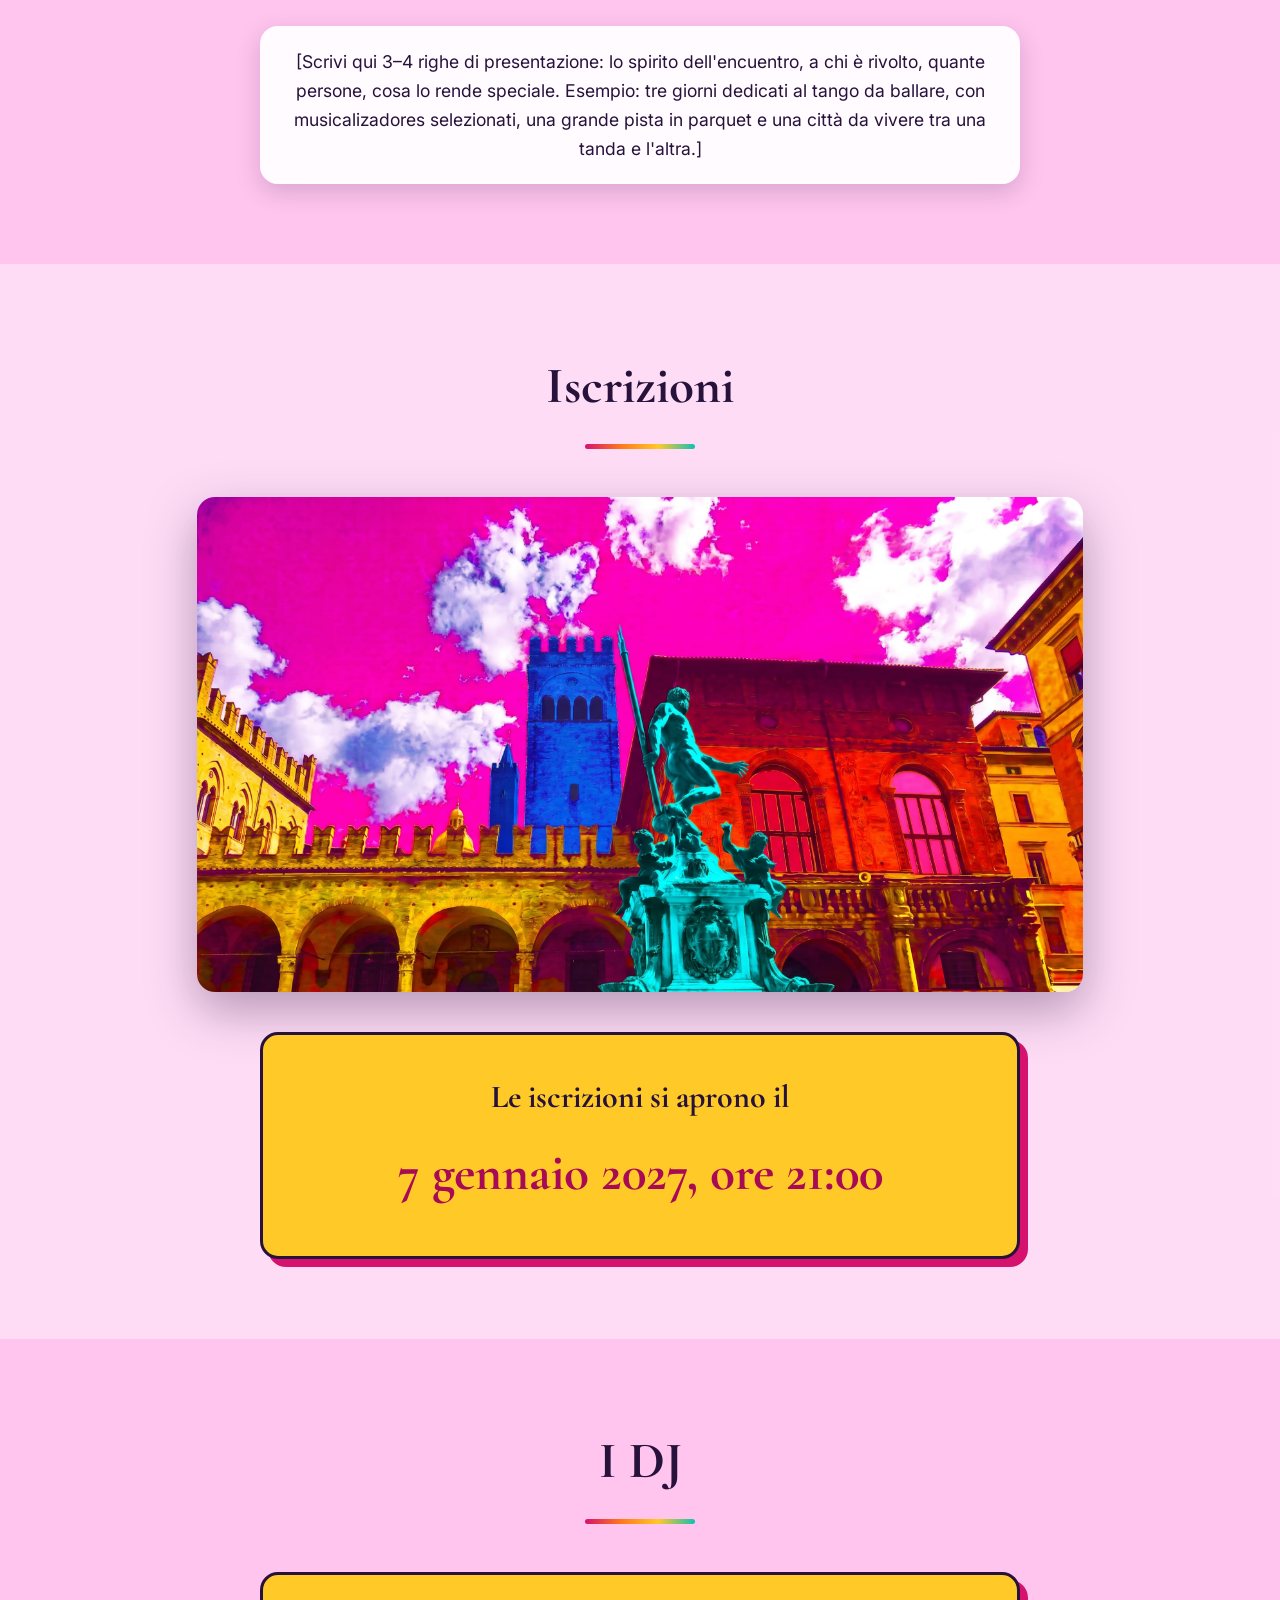
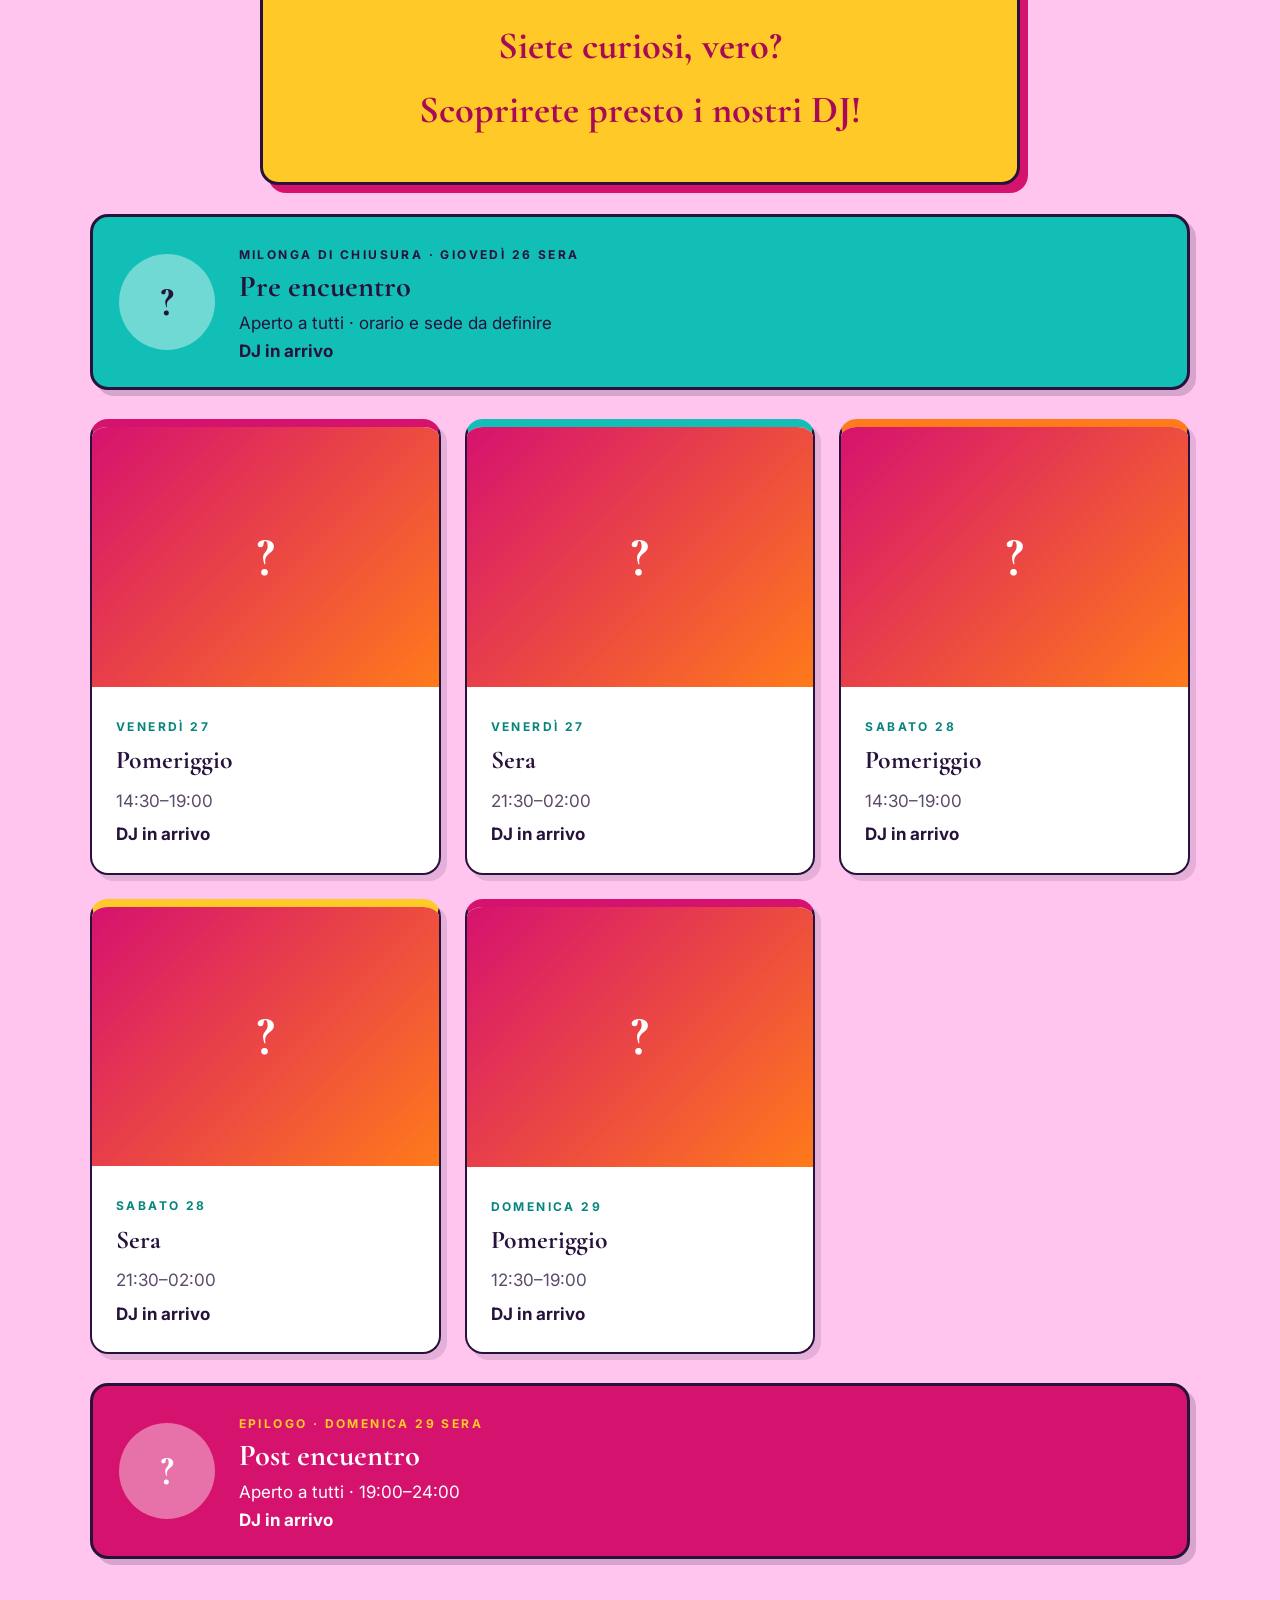
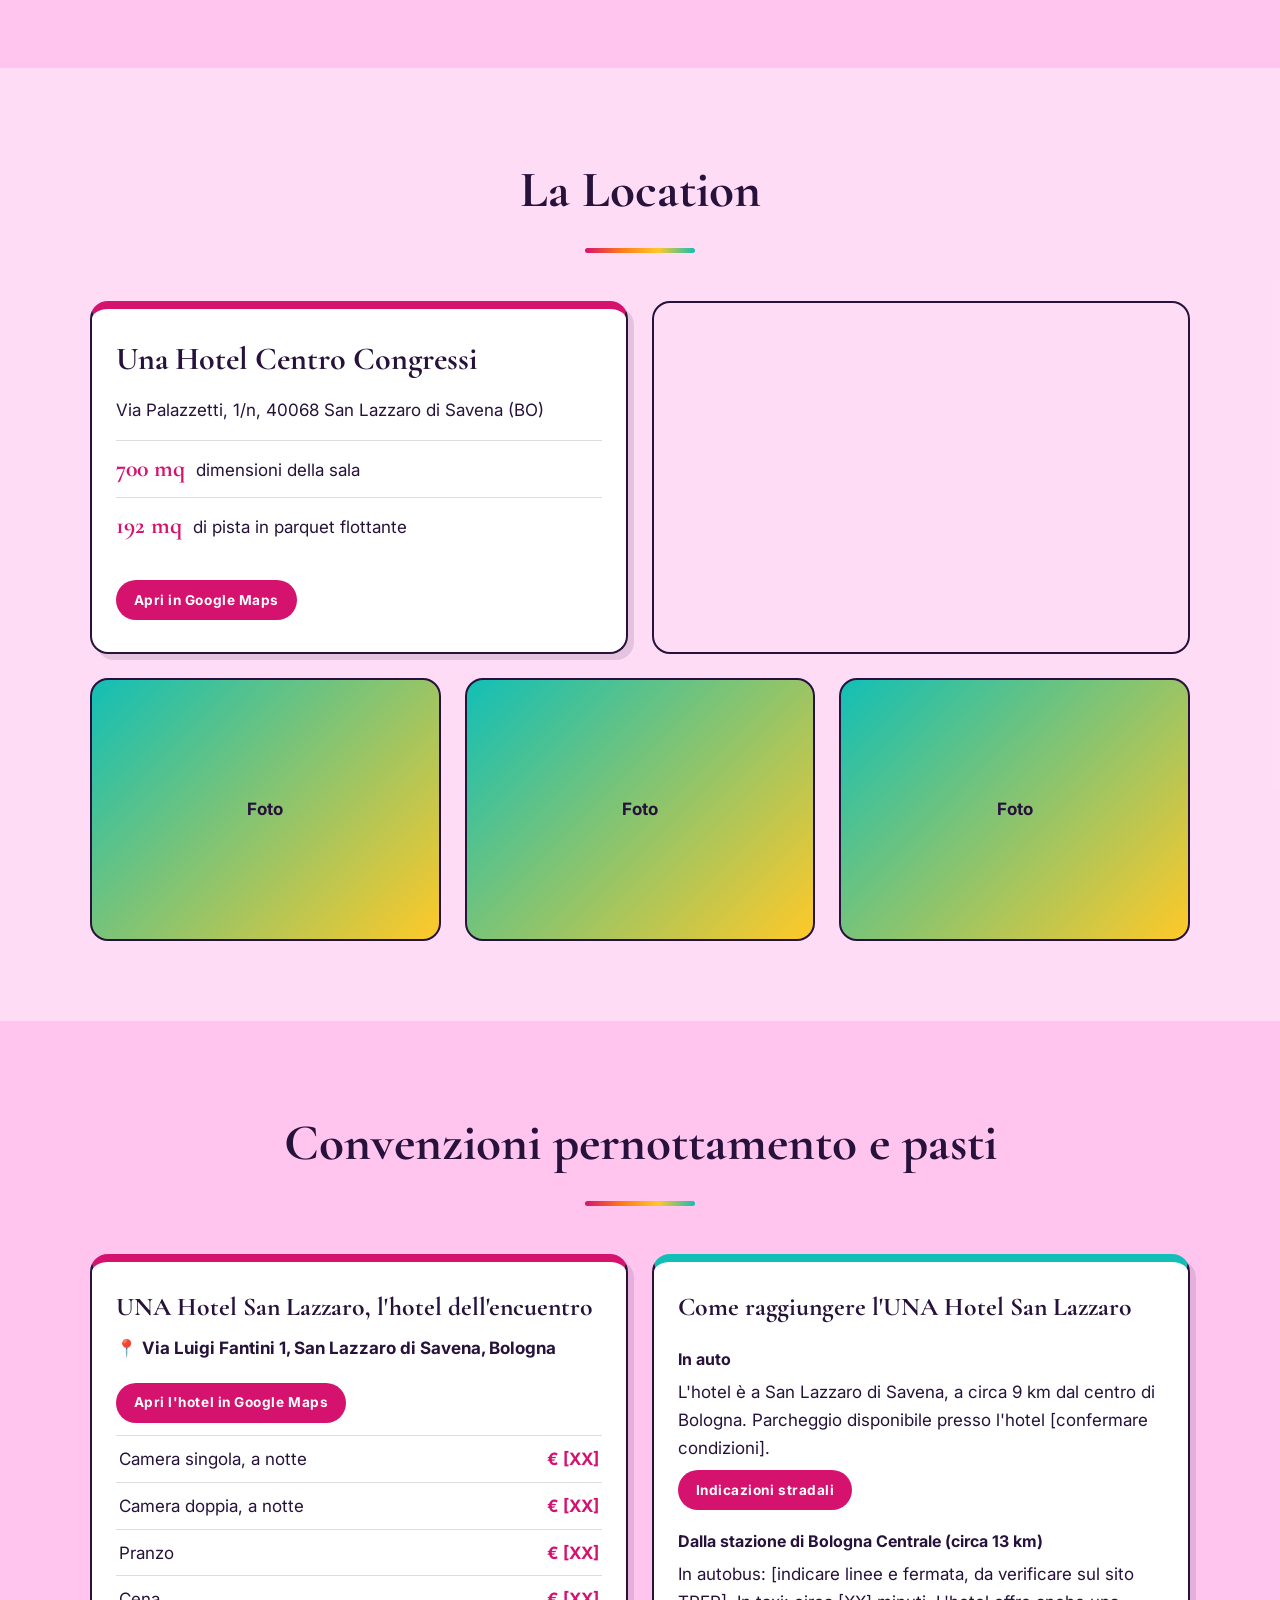
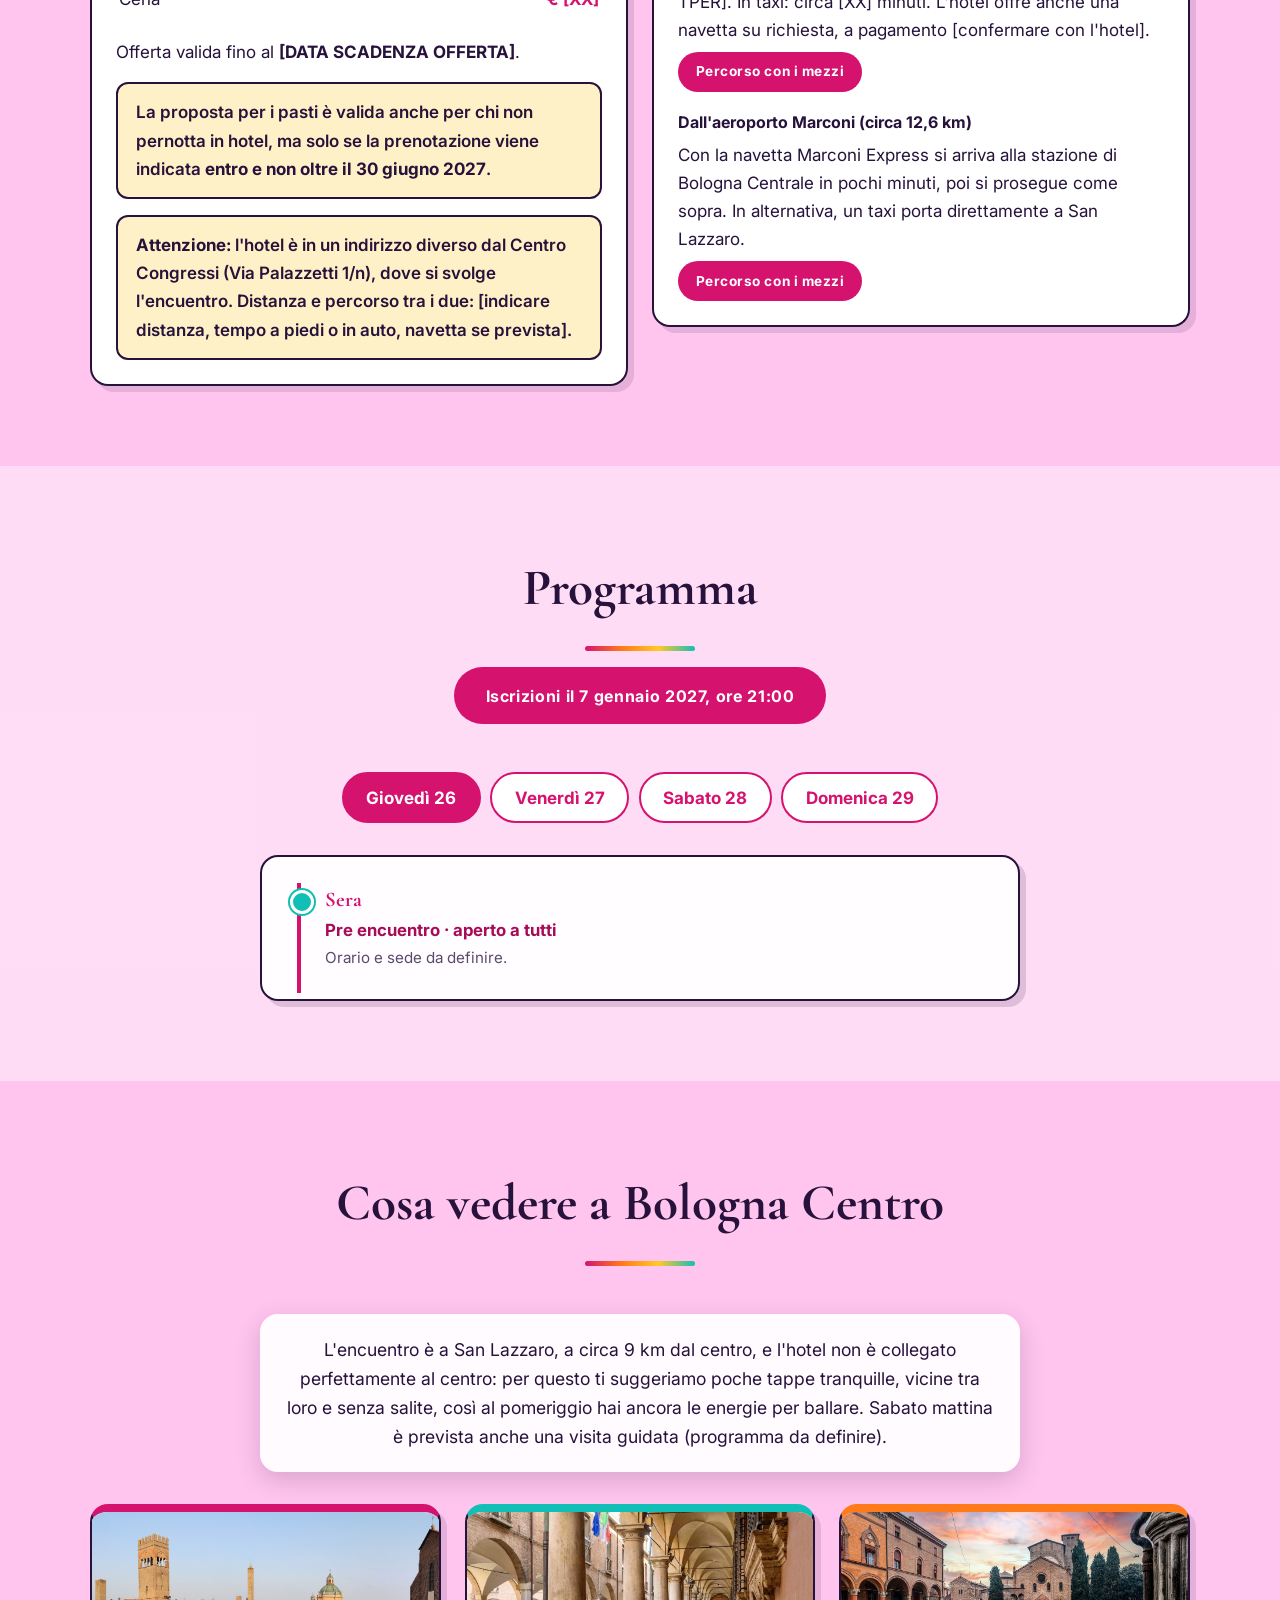
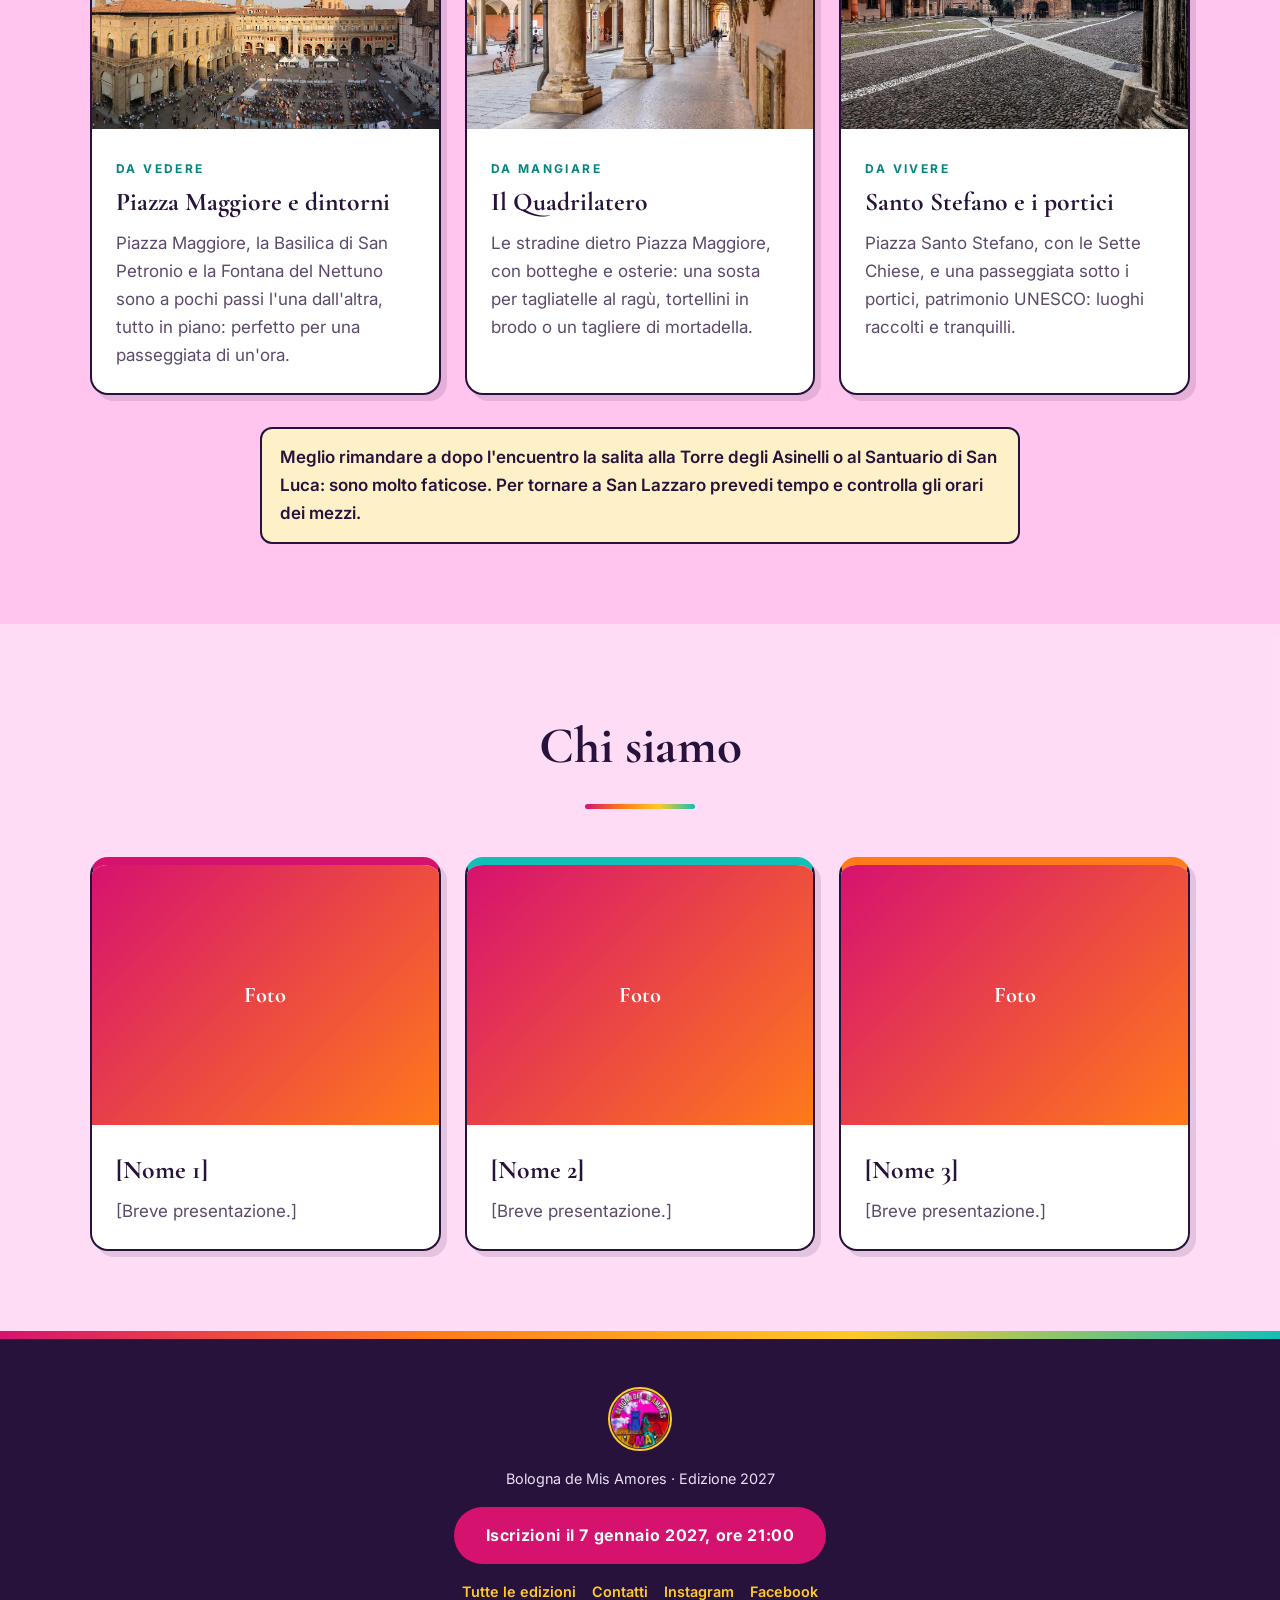
==== commit b31e0971: "Add files via upload" ====
--- a/2027/index.html
+++ b/2027/index.html
@@ -10,14 +10,14 @@
 <link rel="icon" href="img/badge.png">
 <link rel="preconnect" href="https://fonts.googleapis.com">
 <link rel="preconnect" href="https://fonts.gstatic.com" crossorigin>
-<link href="https://fonts.googleapis.com/css2?family=Cormorant+Garamond:ital,wght@0,500;0,600;1,500&family=Inter:wght@400;600&display=swap" rel="stylesheet">
-<link rel="stylesheet" href="../assets/style.css?v=7">
+<link href="https://fonts.googleapis.com/css2?family=Anek+Bangla:wght@700&family=Cormorant+Garamond:ital,wght@0,500;0,600;1,500&family=Inter:wght@400;600&display=swap" rel="stylesheet">
+<link rel="stylesheet" href="../assets/style.css?v=8">
 <style>
 html{background:#ffc5ef!important}body{background:transparent!important}
 .reg-pill{display:inline-block!important;margin:1rem .25rem 0!important;padding:.95rem 2rem!important;font-size:1rem!important;font-weight:700!important;letter-spacing:.04em!important;line-height:1.65!important;border-radius:999px!important;background:#d6126f!important;color:#fff!important}
 .hero,.eyebrow,h1,.hero .dates,.hero p.sub,.section-title h2{color:#26123a}
 .hero p.sub{margin:0 0 .2rem;font-size:1.3rem;letter-spacing:.12em}.hero .dates{margin:0 0 1.6rem}
-h1 em{color:#a80a55}
+h1,h1 em{font-family:'Anek Bangla',sans-serif;font-weight:700;color:#0010e4;font-style:normal}
 @media(max-width:480px){.reg-pill{padding:.8rem 1.4rem!important}}
 </style>
 </head>
@@ -45,7 +45,7 @@
     <h1>Bologna <em>de Mis Amores</em></h1>
     <p class="sub">Tango Encuentro</p>
     <div class="dates">27–29 agosto 2027</div>
-    <a class="btn primary" id="cta-reg" data-open="Iscriviti ora" href="#iscrizioni">Iscrizioni il 7 gennaio 2027 · ore 21:30</a>
+    <a class="btn primary" id="cta-reg" data-open="Iscriviti ora" href="#iscrizioni">Iscrizioni il 7 gennaio 2027 · ore 21:00</a>
     <a class="btn ghost" href="#programma">Vedi il programma</a>
 
     <div id="cd-wrap">
@@ -62,7 +62,7 @@
 
 <section>
   <div class="wrap">
-    <div class="section-title"><h2>L'encuentro</h2><div class="line"></div><p class="reg-pill">Iscrizioni il 7 gennaio 2027, ore 21:30</p></div>
+    <div class="section-title"><h2>L'encuentro</h2><div class="line"></div><p class="reg-pill">Iscrizioni il 7 gennaio 2027, ore 21:00</p></div>
     <p class="lead">[Scrivi qui 3–4 righe di presentazione: lo spirito dell'encuentro, a chi è rivolto, quante persone, cosa lo rende speciale. Esempio: tre giorni dedicati al tango da ballare, con musicalizadores selezionati, una grande pista in parquet e una città da vivere tra una tanda e l'altra.]</p>
   </div>
 </section>
@@ -74,7 +74,7 @@
 
     <div class="notice" id="reg-soon">
       <h3>Le iscrizioni si aprono il</h3>
-      <div class="big">7 gennaio 2027, ore 21:30</div>
+      <div class="big">7 gennaio 2027, ore 21:00</div>
     </div>
 
     <div id="reg-open" hidden>
@@ -183,7 +183,7 @@
 
 <section class="alt" id="programma">
   <div class="wrap">
-    <div class="section-title"><h2>Programma</h2><div class="line"></div><p class="reg-pill">Iscrizioni il 7 gennaio 2027, ore 21:30</p></div>
+    <div class="section-title"><h2>Programma</h2><div class="line"></div><p class="reg-pill">Iscrizioni il 7 gennaio 2027, ore 21:00</p></div>
     <div class="tabs" role="tablist">
       <button class="tab active" data-day="d1">Giovedì 26</button><button class="tab" data-day="d2">Venerdì 27</button><button class="tab" data-day="d3">Sabato 28</button><button class="tab" data-day="d4">Domenica 29</button>
     </div>
@@ -227,15 +227,15 @@
     <div class="grid c3">
       <article class="card dj">
         <div class="photo"><img src="img/chisiamo1.jpg" alt="" onerror="this.replaceWith(document.createTextNode('Foto'))"></div>
-        <div class="pad"><span class="tag">[Ruolo]</span><h3>[Nome 1]</h3><p style="color:var(--muted)">[Breve presentazione.]</p></div>
+        <div class="pad"><h3>[Nome 1]</h3><p style="color:var(--muted)">[Breve presentazione.]</p></div>
       </article>
       <article class="card dj">
         <div class="photo"><img src="img/chisiamo2.jpg" alt="" onerror="this.replaceWith(document.createTextNode('Foto'))"></div>
-        <div class="pad"><span class="tag">[Ruolo]</span><h3>[Nome 2]</h3><p style="color:var(--muted)">[Breve presentazione.]</p></div>
+        <div class="pad"><h3>[Nome 2]</h3><p style="color:var(--muted)">[Breve presentazione.]</p></div>
       </article>
       <article class="card dj">
         <div class="photo"><img src="img/chisiamo3.jpg" alt="" onerror="this.replaceWith(document.createTextNode('Foto'))"></div>
-        <div class="pad"><span class="tag">[Ruolo]</span><h3>[Nome 3]</h3><p style="color:var(--muted)">[Breve presentazione.]</p></div>
+        <div class="pad"><h3>[Nome 3]</h3><p style="color:var(--muted)">[Breve presentazione.]</p></div>
       </article>
     </div>
   </div>
@@ -244,13 +244,13 @@
 <footer>
   <img src="img/badge.png" alt="" style="width:64px;height:64px;border-radius:50%;margin:0 auto 1rem;border:2px solid var(--yellow)" onerror="this.style.display='none'">
   <div>Bologna de Mis Amores · Edizione 2027</div>
-  <p class="reg-pill">Iscrizioni il 7 gennaio 2027, ore 21:30</p>
+  <p class="reg-pill">Iscrizioni il 7 gennaio 2027, ore 21:00</p>
   <div class="editions"><a href="../">Tutte le edizioni</a><a href="mailto:info@example.com">Contatti</a><a href="#">Instagram</a><a href="#">Facebook</a></div>
 </footer>
 
 <script>
 /* ====== CONFIGURA QUI / CONFIGURE HERE ====== */
-const REG_OPEN = new Date("2027-01-07T21:30:00+01:00");  // apertura iscrizioni / registration opens (ora italiana / Italian time)
+const REG_OPEN = new Date("2027-01-07T21:00:00+01:00");  // apertura iscrizioni / registration opens (ora italiana / Italian time)
 const FORM_URL = "";  // incolla qui l'indirizzo del Google Form (https://docs.google.com/forms/d/e/.../viewform?embedded=true)
 /* ============================================ */
 
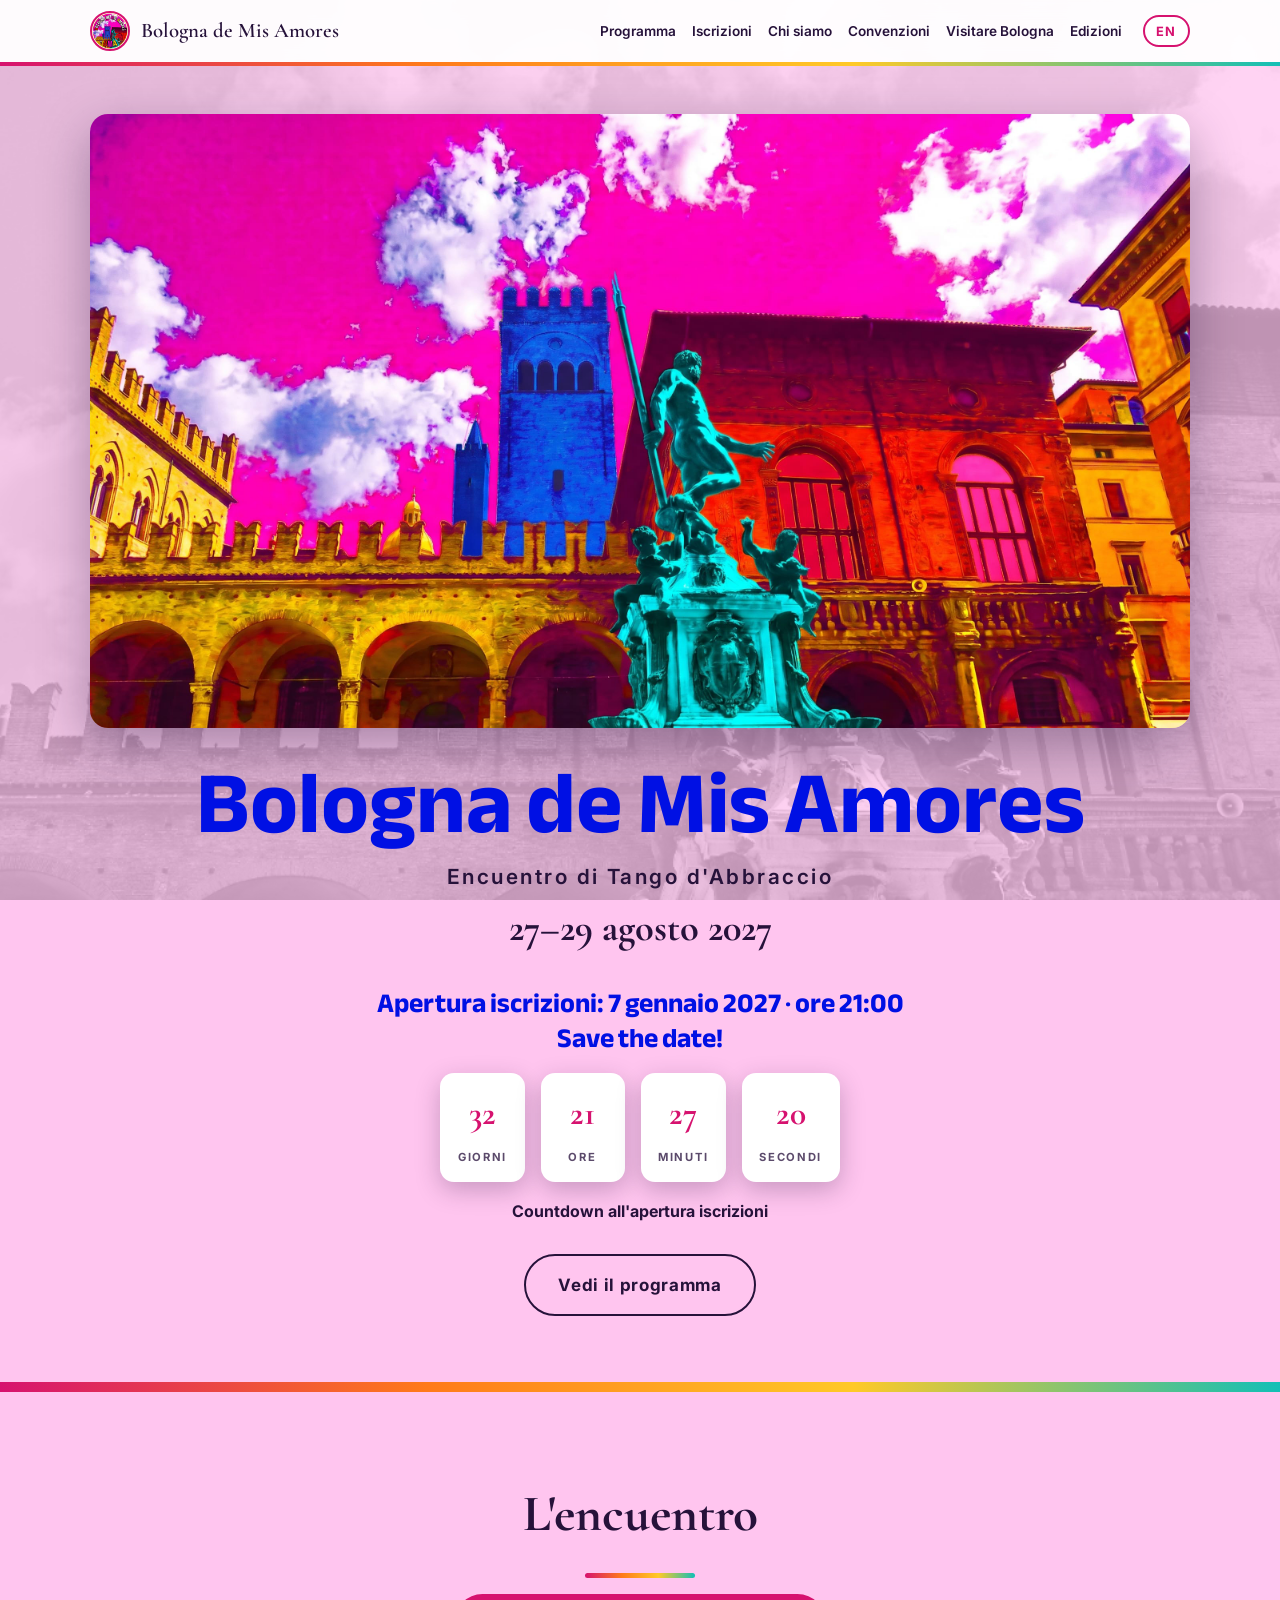
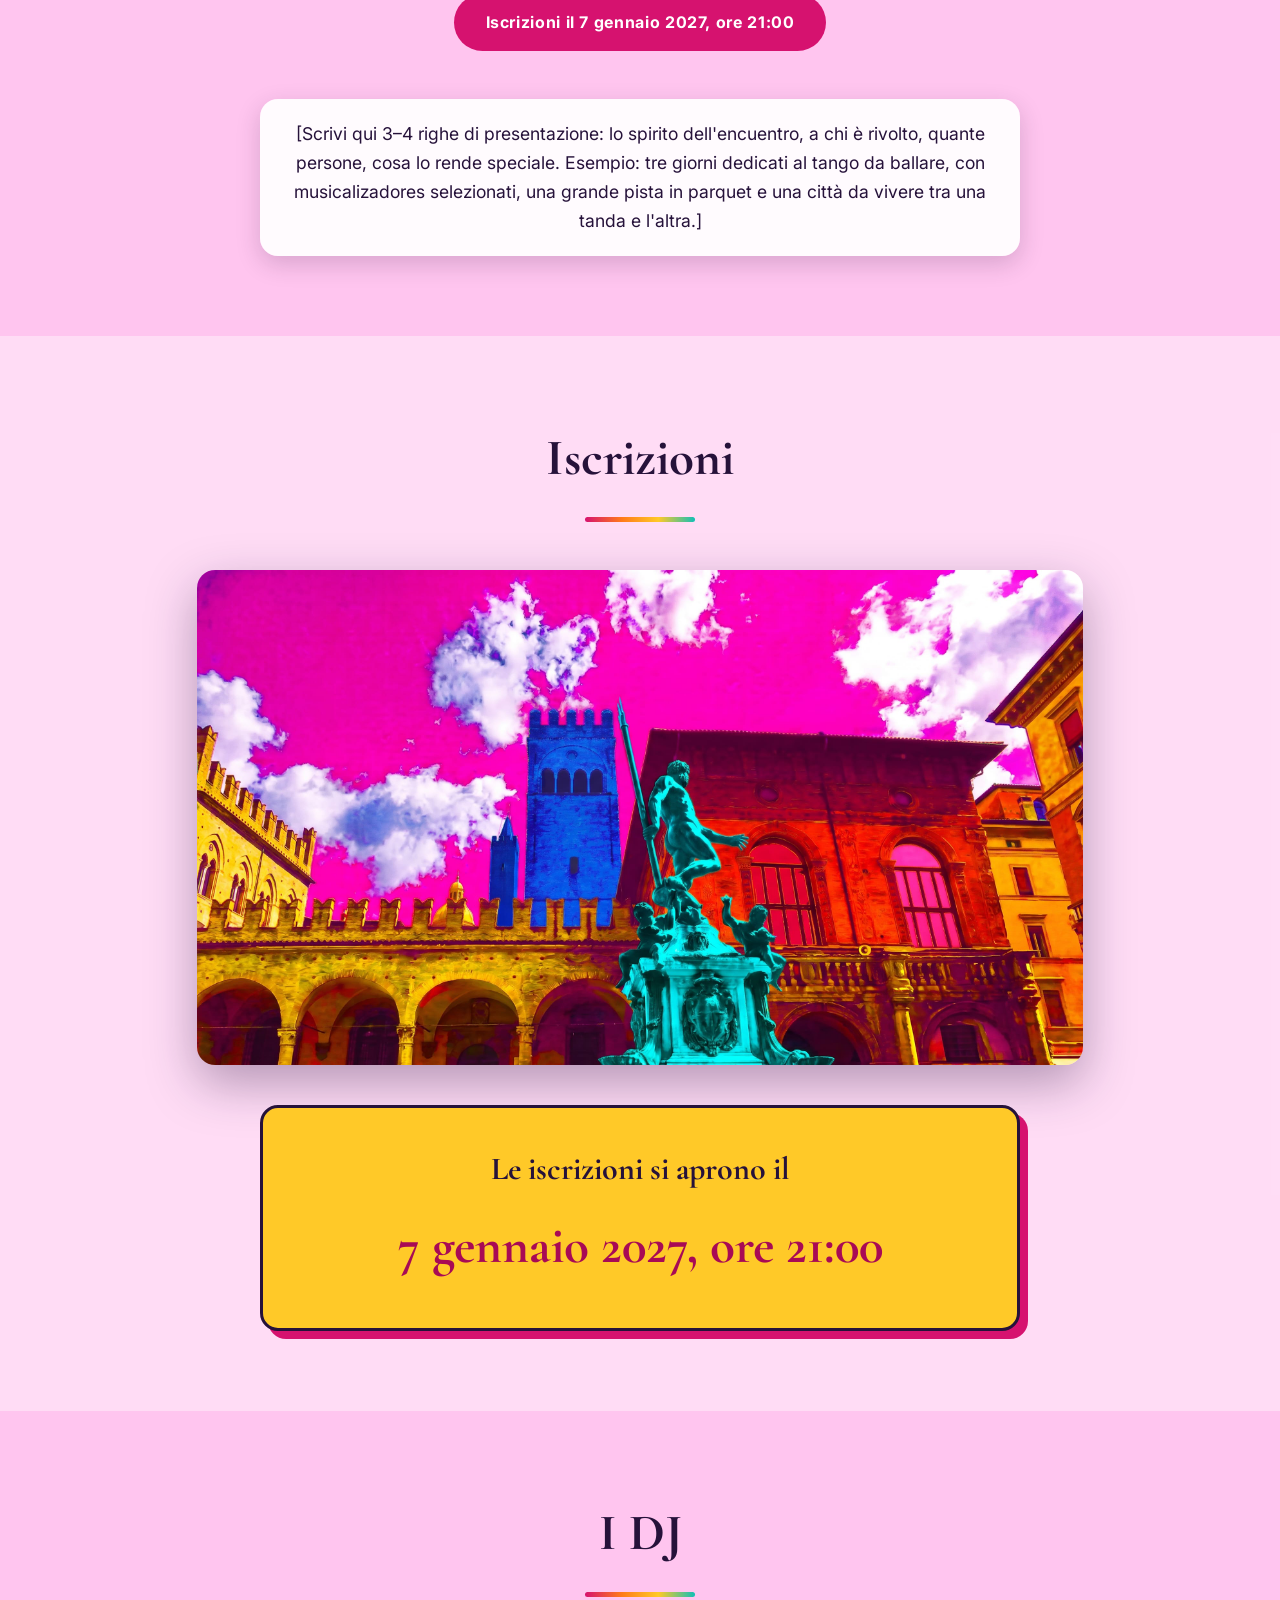
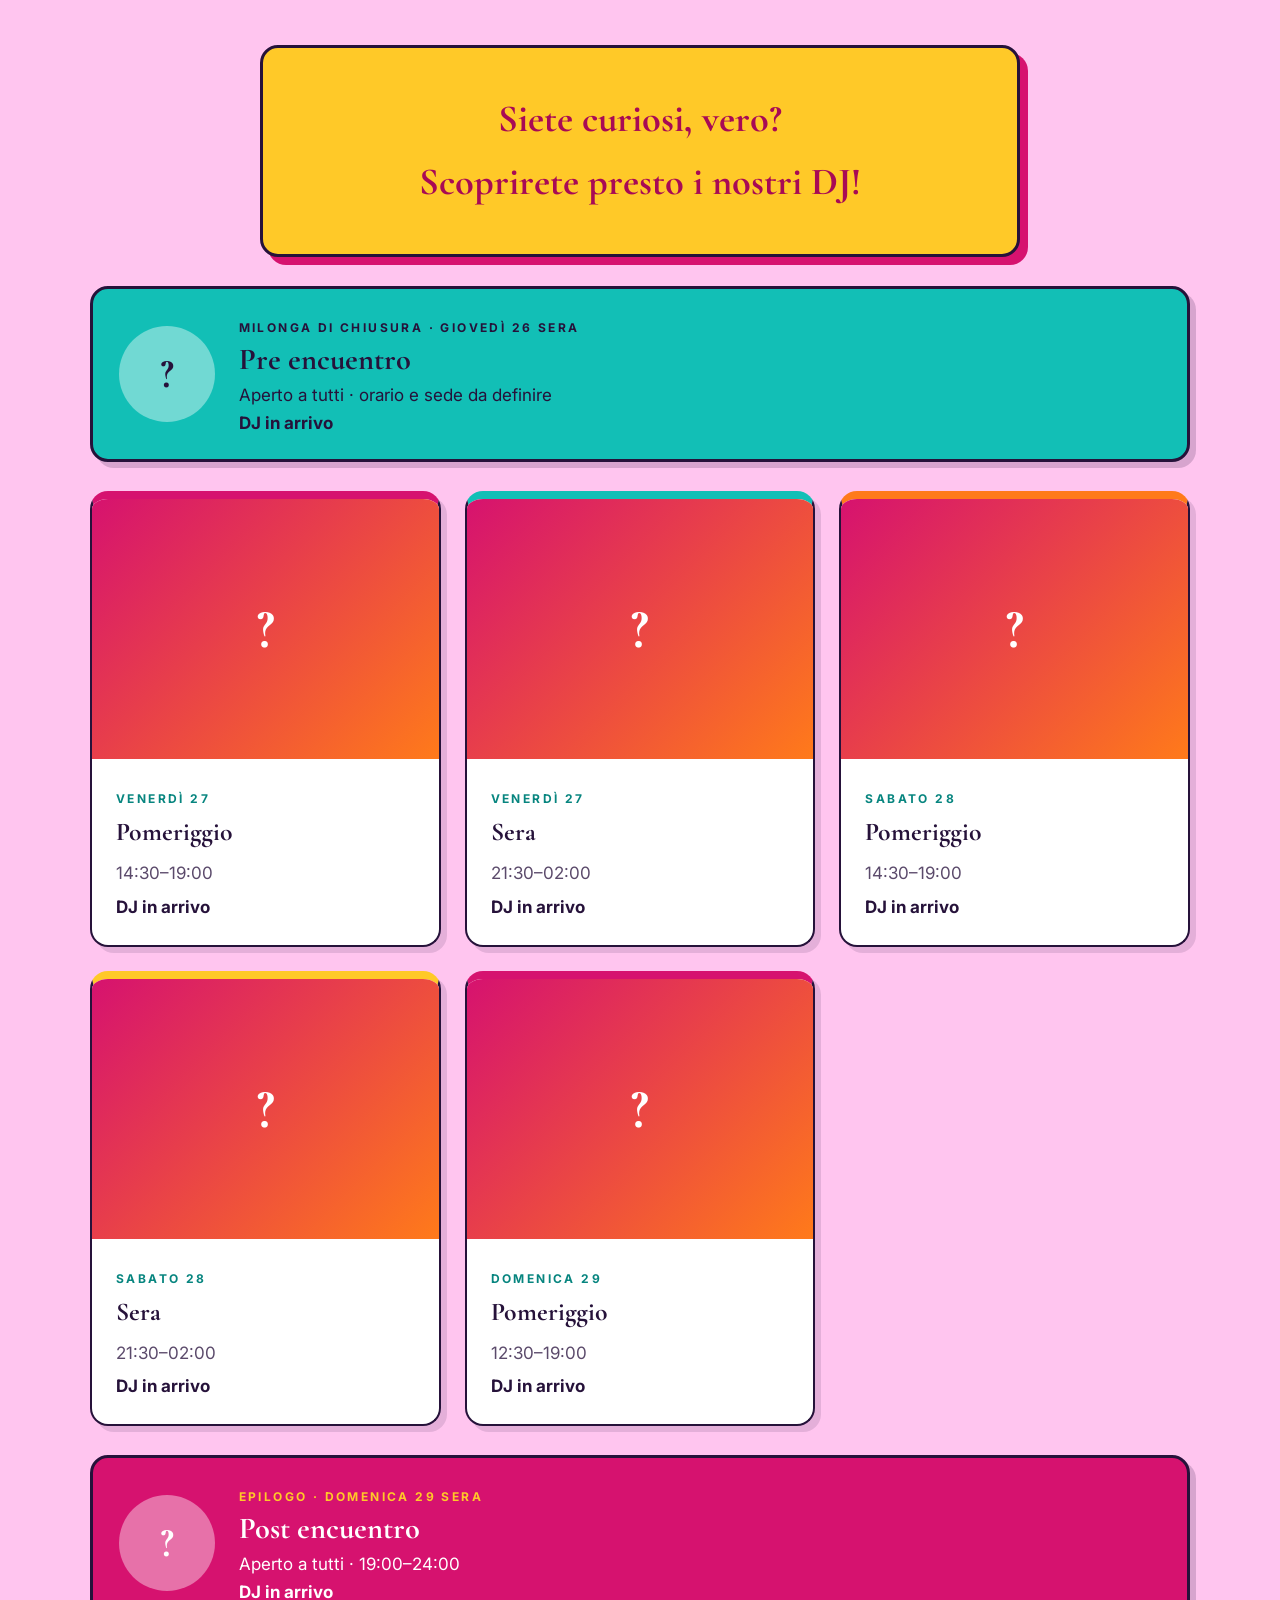
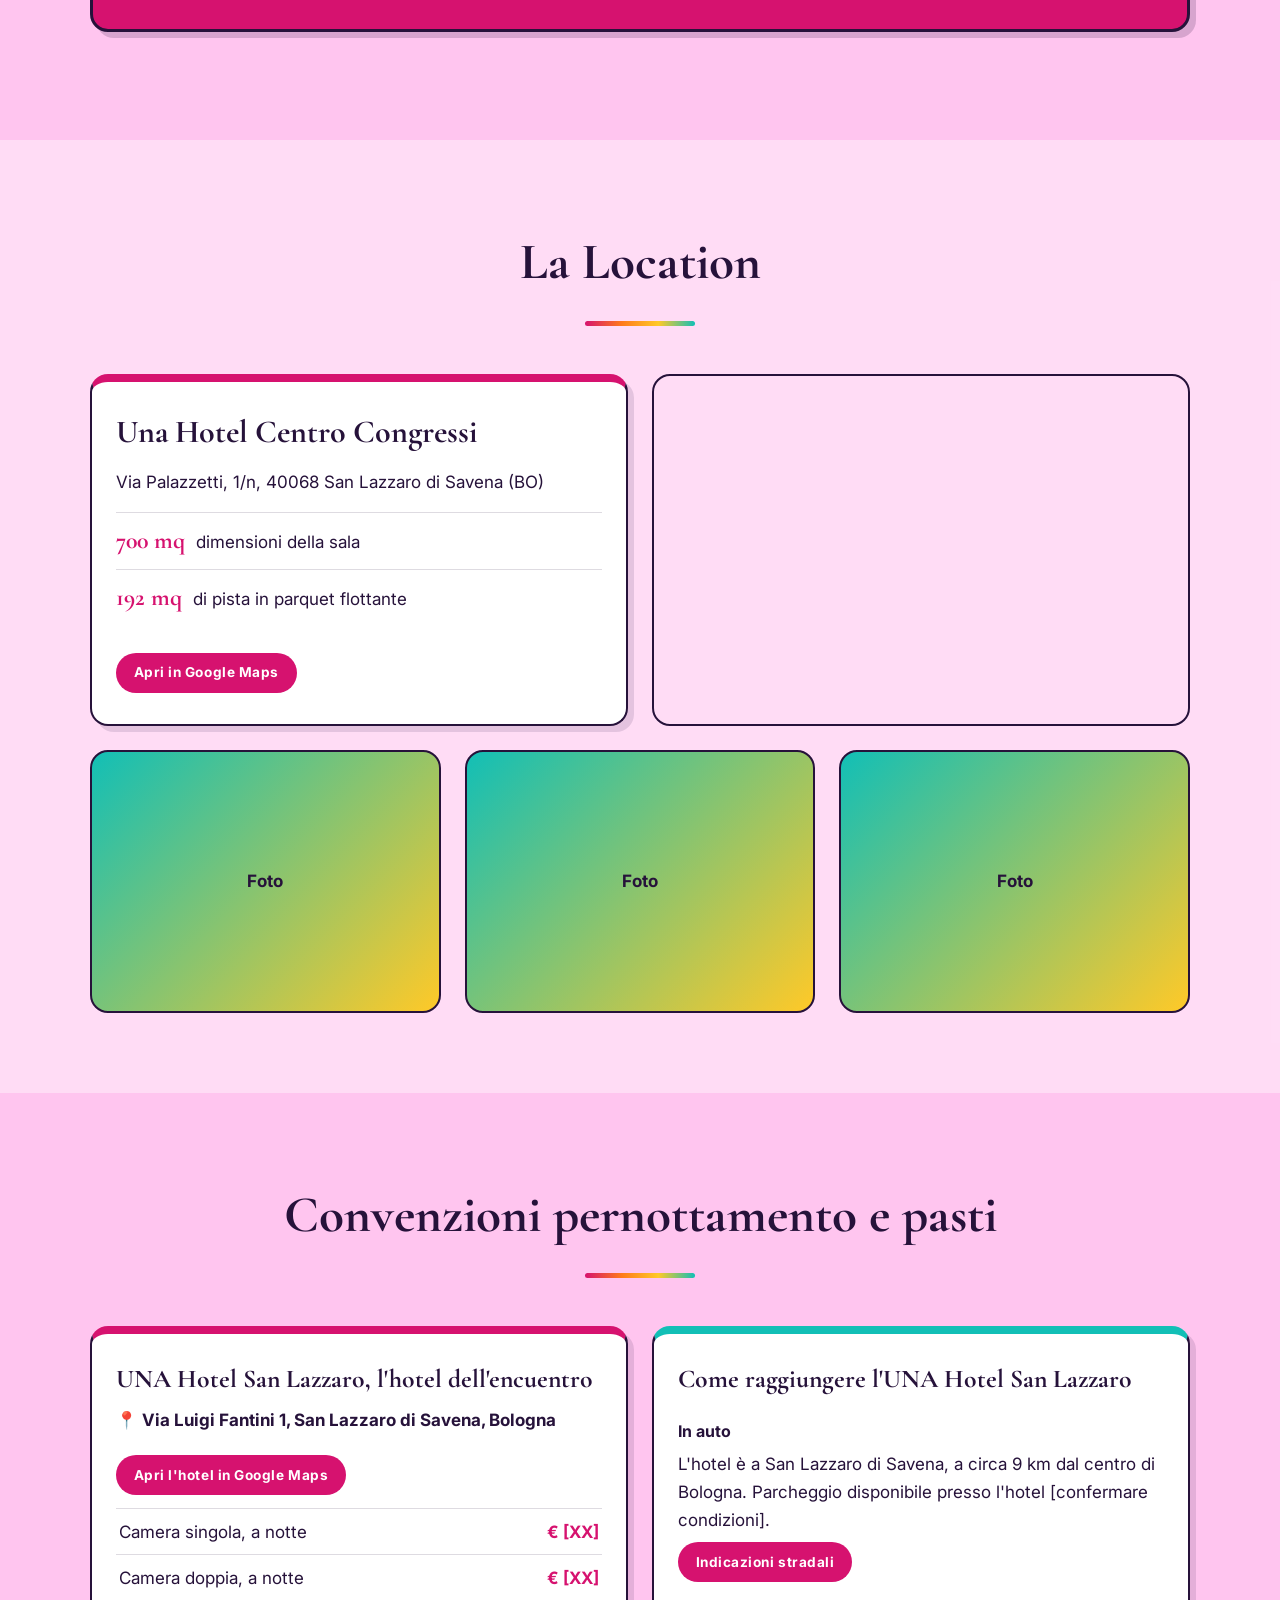
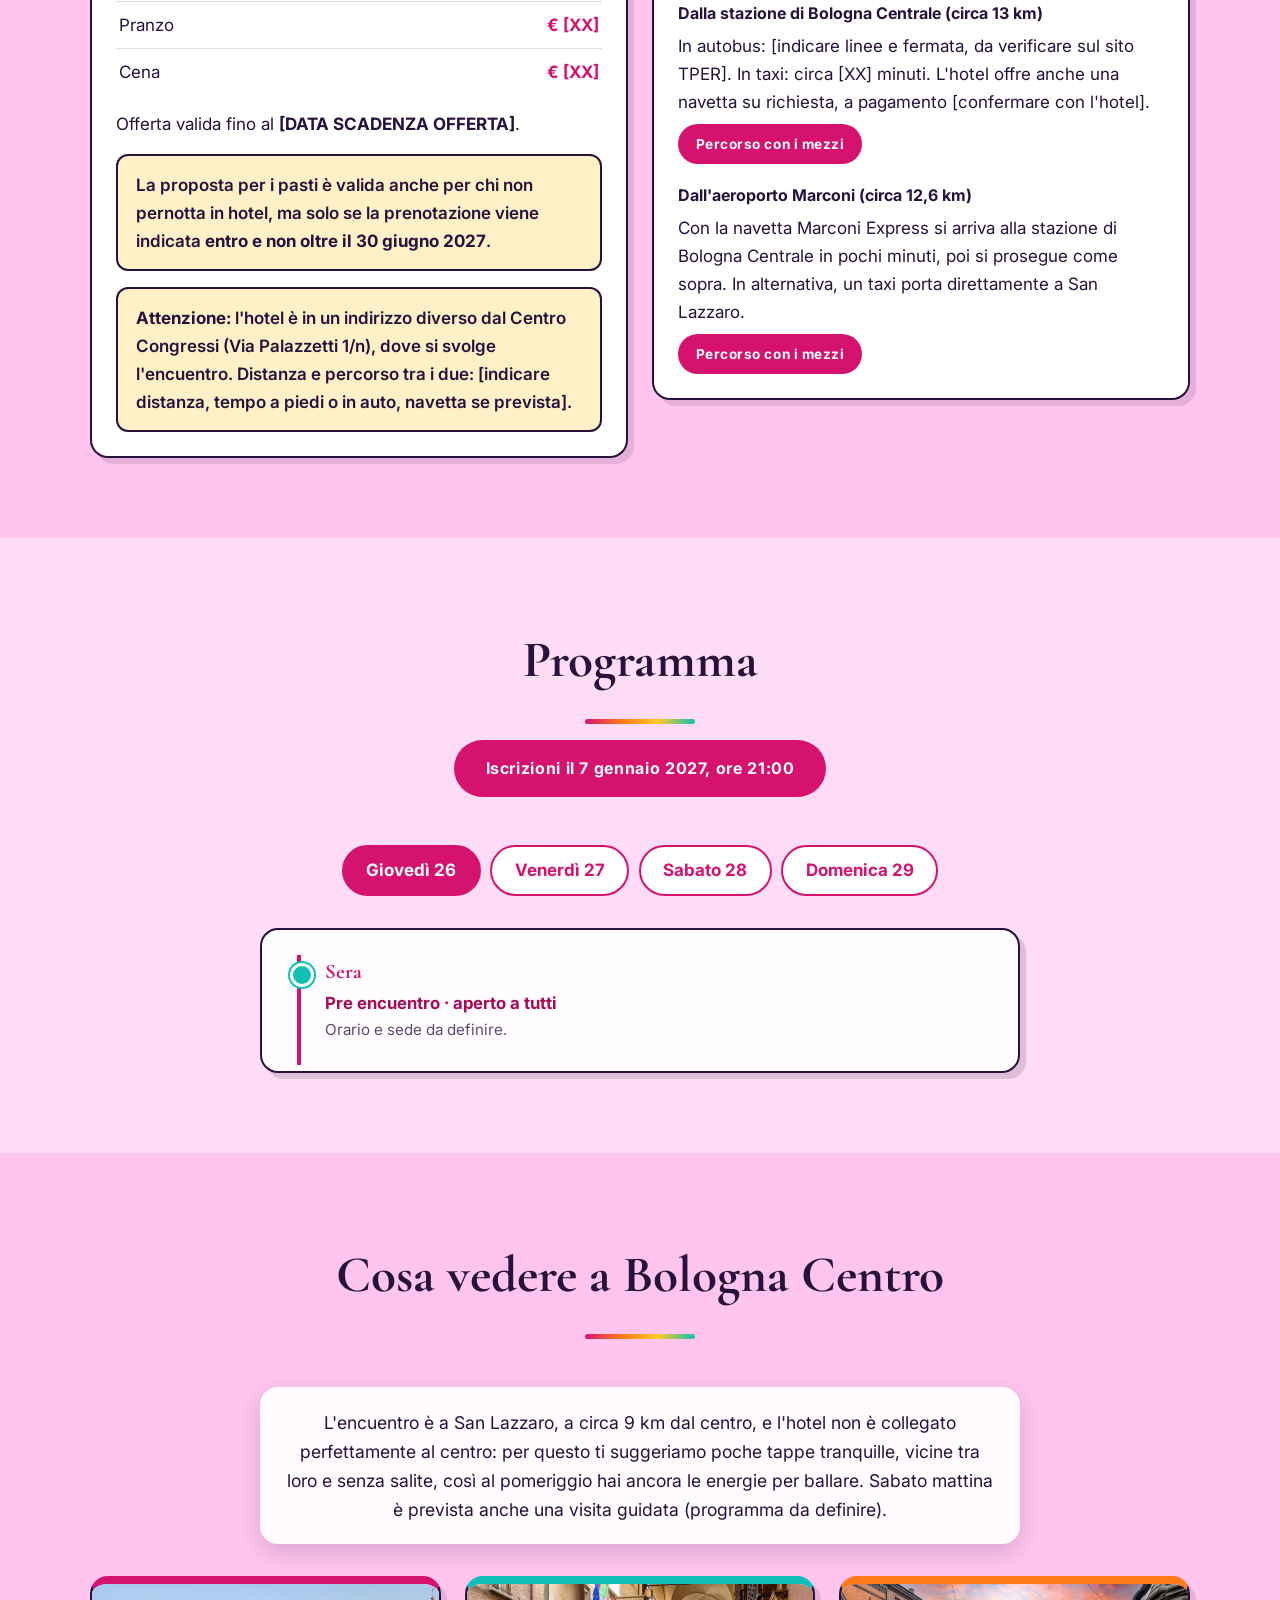
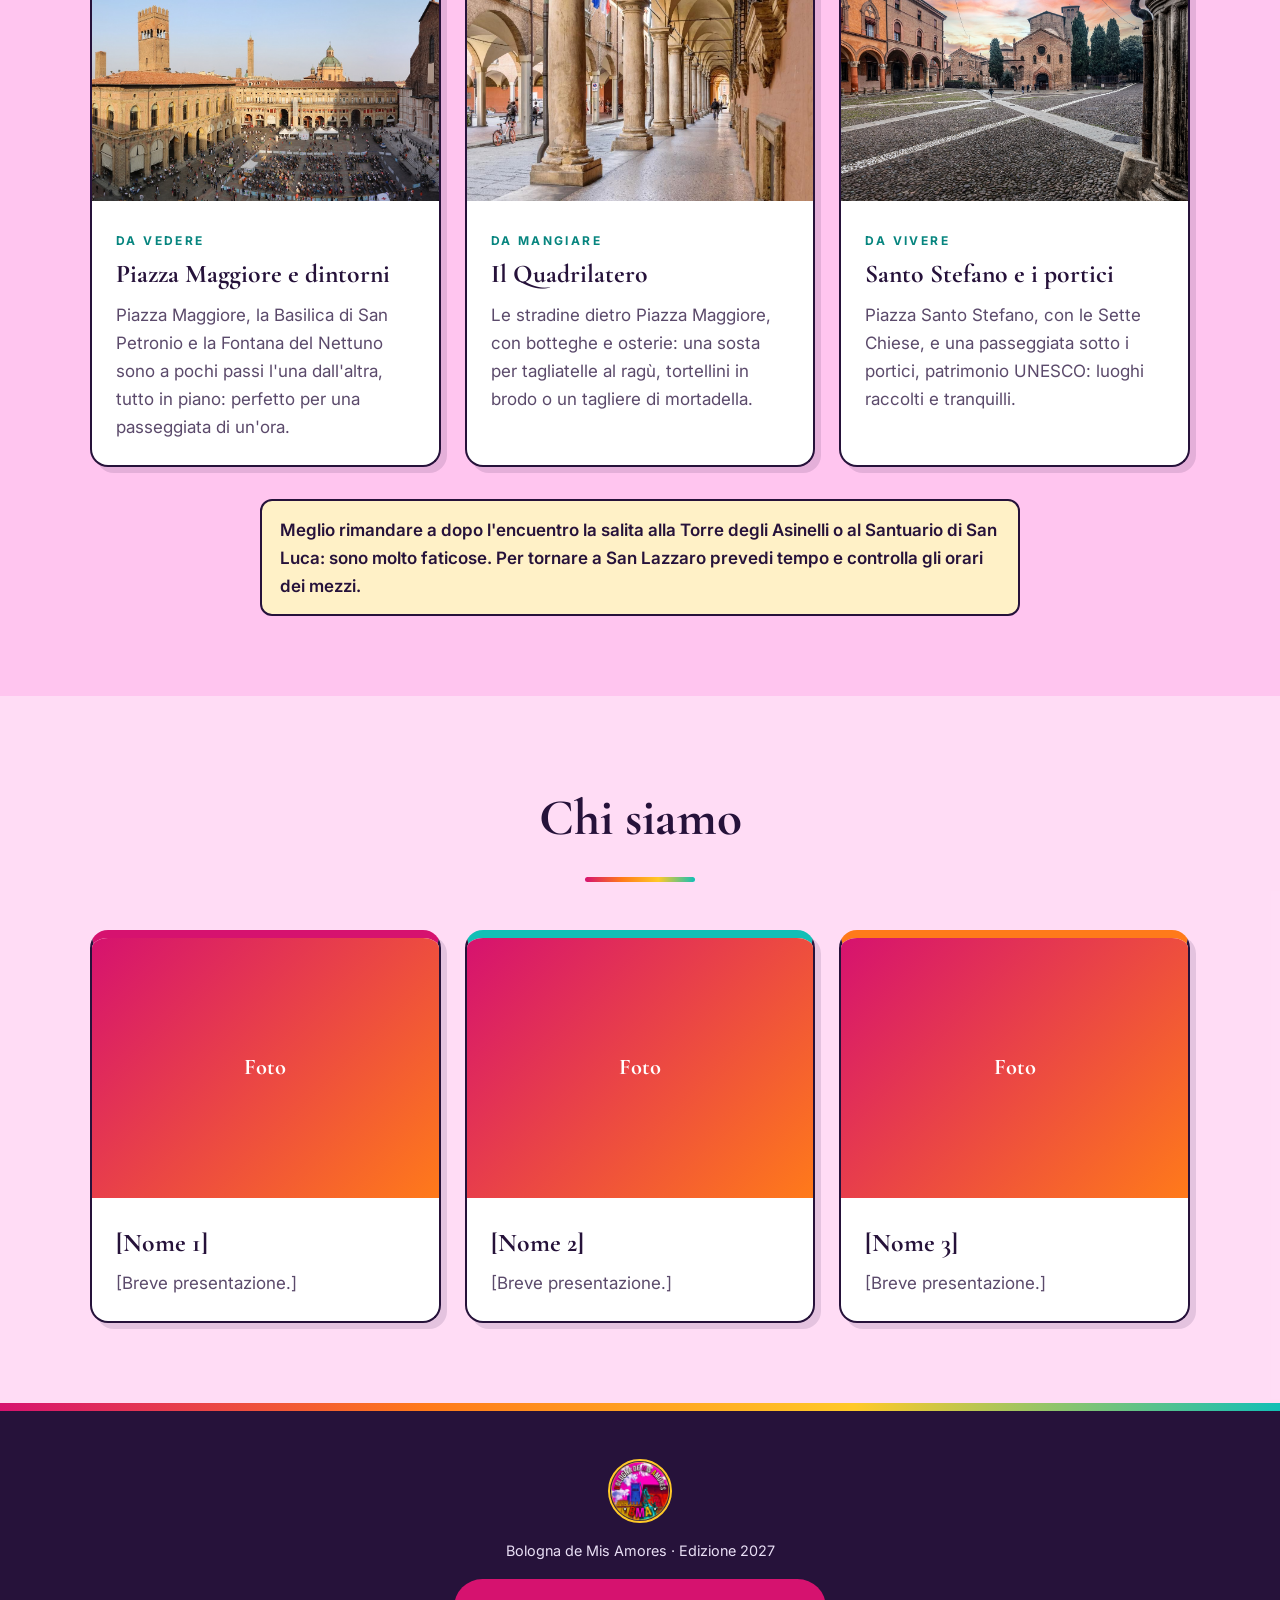
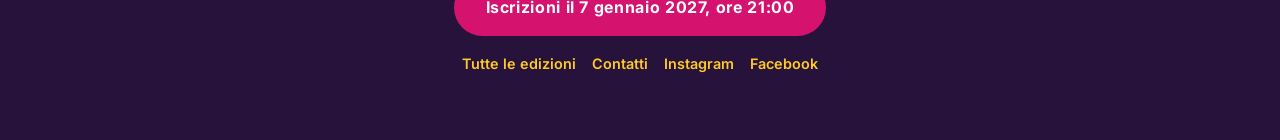
==== commit b6c15b85: "Add files via upload" ====
--- a/2027/index.html
+++ b/2027/index.html
@@ -11,13 +11,14 @@
 <link rel="preconnect" href="https://fonts.googleapis.com">
 <link rel="preconnect" href="https://fonts.gstatic.com" crossorigin>
 <link href="https://fonts.googleapis.com/css2?family=Anek+Bangla:wght@700&family=Cormorant+Garamond:ital,wght@0,500;0,600;1,500&family=Inter:wght@400;600&display=swap" rel="stylesheet">
-<link rel="stylesheet" href="../assets/style.css?v=8">
+<link rel="stylesheet" href="../assets/style.css?v=10">
 <style>
 html{background:#ffc5ef!important}body{background:transparent!important}
 .reg-pill{display:inline-block!important;margin:1rem .25rem 0!important;padding:.95rem 2rem!important;font-size:1rem!important;font-weight:700!important;letter-spacing:.04em!important;line-height:1.65!important;border-radius:999px!important;background:#d6126f!important;color:#fff!important}
 .hero,.eyebrow,h1,.hero .dates,.hero p.sub,.section-title h2{color:#26123a}
 .hero p.sub{margin:0 0 .2rem;font-size:1.3rem;letter-spacing:.12em}.hero .dates{margin:0 0 1.6rem}
 h1,h1 em{font-family:'Anek Bangla',sans-serif;font-weight:700;color:#0010e4;font-style:normal}
+.reg-open-text{margin:.2rem 0 0}.reg-open-text a{font-family:'Anek Bangla',sans-serif;font-weight:700;color:#0010e4;font-size:clamp(1.15rem,3.2vw,1.7rem);text-decoration:none;line-height:1.3;display:inline-block}.reg-open-text a:hover{text-decoration:underline}.save-date{font-family:'Anek Bangla',sans-serif;font-weight:700;color:#0010e4;font-size:clamp(1.15rem,3.2vw,1.7rem);line-height:1.3}.countdown{margin-top:1rem}
 @media(max-width:480px){.reg-pill{padding:.8rem 1.4rem!important}}
 </style>
 </head>
@@ -43,10 +44,9 @@
   <div class="hero-in">
     <img class="banner" src="img/banner.jpg" alt="Bologna de Mis Amores" onerror="this.style.display='none'">
     <h1>Bologna <em>de Mis Amores</em></h1>
-    <p class="sub">Tango Encuentro</p>
+    <p class="sub">Encuentro di Tango d'Abbraccio</p>
     <div class="dates">27–29 agosto 2027</div>
-    <a class="btn primary" id="cta-reg" data-open="Iscriviti ora" href="#iscrizioni">Iscrizioni il 7 gennaio 2027 · ore 21:00</a>
-    <a class="btn ghost" href="#programma">Vedi il programma</a>
+    <p class="reg-open-text"><a id="cta-reg" data-open="Iscriviti ora" href="#iscrizioni">Apertura iscrizioni: 7 gennaio 2027 · ore 21:00</a><br><span class="save-date" id="save-date">Save the date!</span></p>
 
     <div id="cd-wrap">
     <div class="countdown" id="countdown" aria-live="polite">
@@ -57,6 +57,7 @@
     </div>
     <p class="countdown-label">Countdown all'apertura iscrizioni</p>
     </div>
+    <p style="margin-top:1.6rem"><a class="btn ghost" href="#programma">Vedi il programma</a></p>
   </div>
 </section>
 
@@ -269,6 +270,7 @@
   document.getElementById("cd-wrap").hidden = true;
   document.querySelectorAll(".reg-pill").forEach(e => e.hidden = true);
   const cta = document.getElementById("cta-reg"); if (cta) cta.textContent = cta.dataset.open;
+  const sd = document.getElementById("save-date"); if (sd) sd.hidden = true;
   document.getElementById("reg-soon").hidden = true;
   document.getElementById("reg-open").hidden = false;
   if (FORM_URL) {
@@ -286,6 +288,17 @@
   document.getElementById(t.dataset.day).classList.add("active");
 }));
 
+/* il pulsante lingua porta alla stessa sezione nell'altra lingua / language button keeps the current section */
+document.querySelectorAll(".lang").forEach(a => {
+  const base = a.getAttribute("href");
+  const upd = () => {
+    let id = "";
+    document.querySelectorAll("section[id]").forEach(s => { if (s.getBoundingClientRect().top <= 140) id = s.id; });
+    a.setAttribute("href", base + (id && id !== "top" ? "#" + id : ""));
+  };
+  ["click","mouseenter","focus","touchstart","pointerdown"].forEach(ev => a.addEventListener(ev, upd));
+});
+
 const nav = document.querySelector(".nav");
 document.querySelector(".menu-btn").addEventListener("click", () => nav.classList.toggle("open"));
 document.querySelectorAll(".menu a").forEach(a => a.addEventListener("click", () => nav.classList.remove("open")));
--- a/assets/style.css
+++ b/assets/style.css
@@ -200,3 +200,9 @@
 html{background:#ffc5ef}
 body::before{content:"";position:fixed;inset:0;z-index:-1;
   background:url("../2027/img/sfondo.jpg") center/cover no-repeat;opacity:var(--foto)}
+
+/* testo apertura iscrizioni nella pagina di benvenuto */
+.reg-open-text{margin:.2rem 0 0}
+.reg-open-text a{font-family:'Anek Bangla',sans-serif;font-weight:700;color:#0010e4;font-size:clamp(1.15rem,3.2vw,1.7rem);text-decoration:none;line-height:1.3;display:inline-block}
+.reg-open-text a:hover{text-decoration:underline}
+.save-date{font-family:'Anek Bangla',sans-serif;font-weight:700;color:#0010e4;font-size:clamp(1.15rem,3.2vw,1.7rem);line-height:1.3}
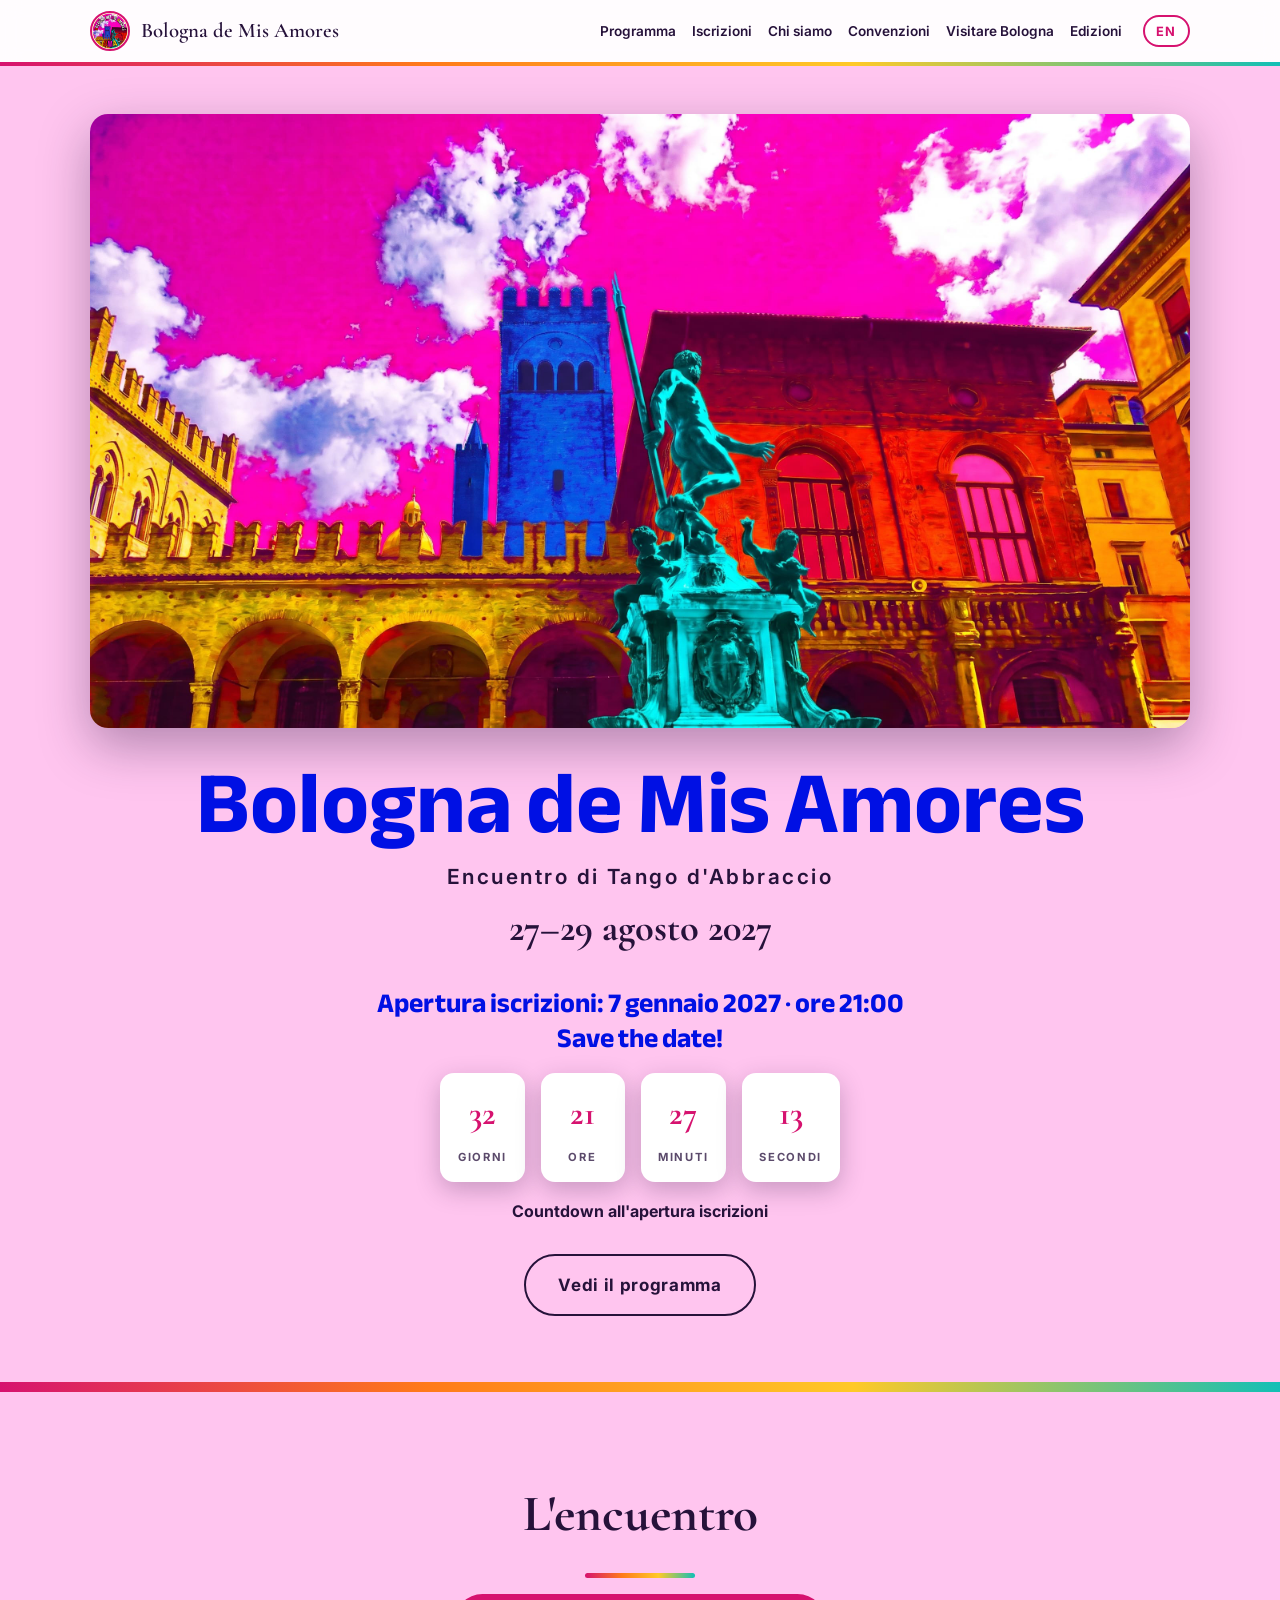
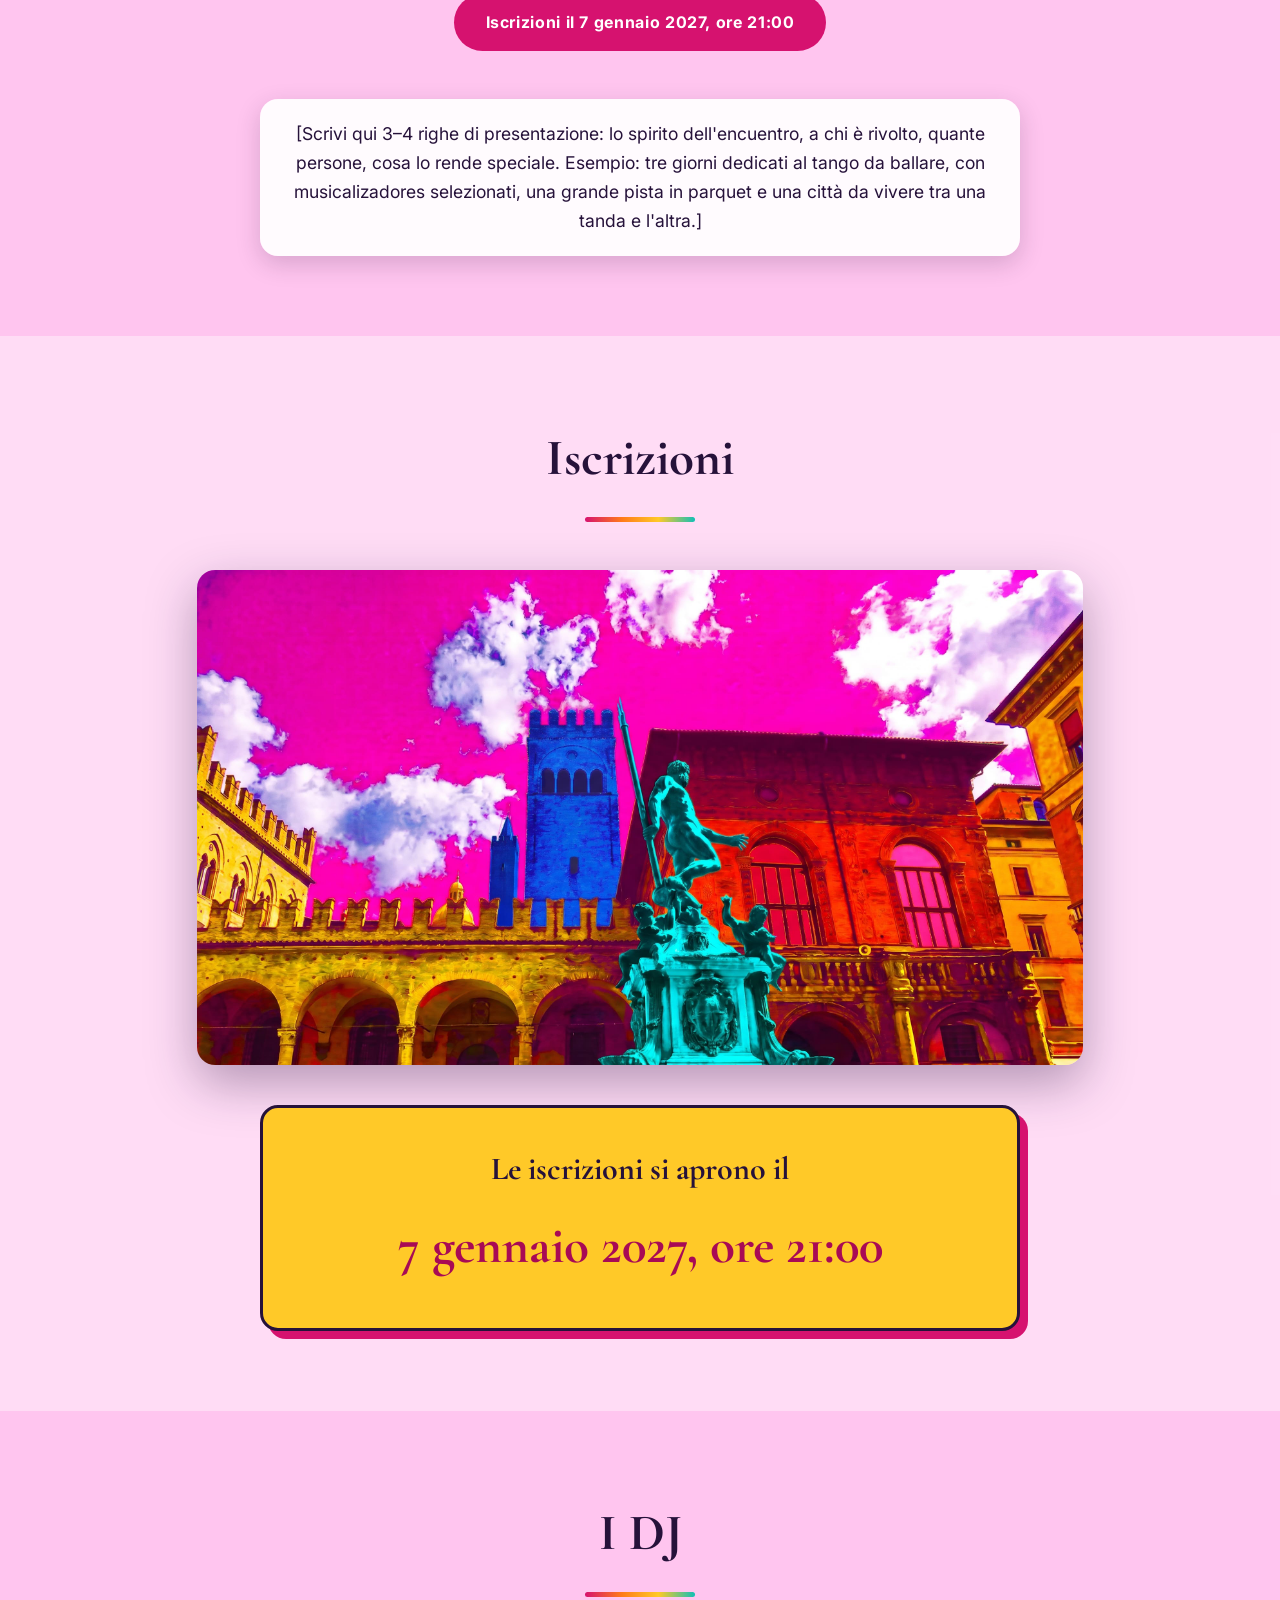
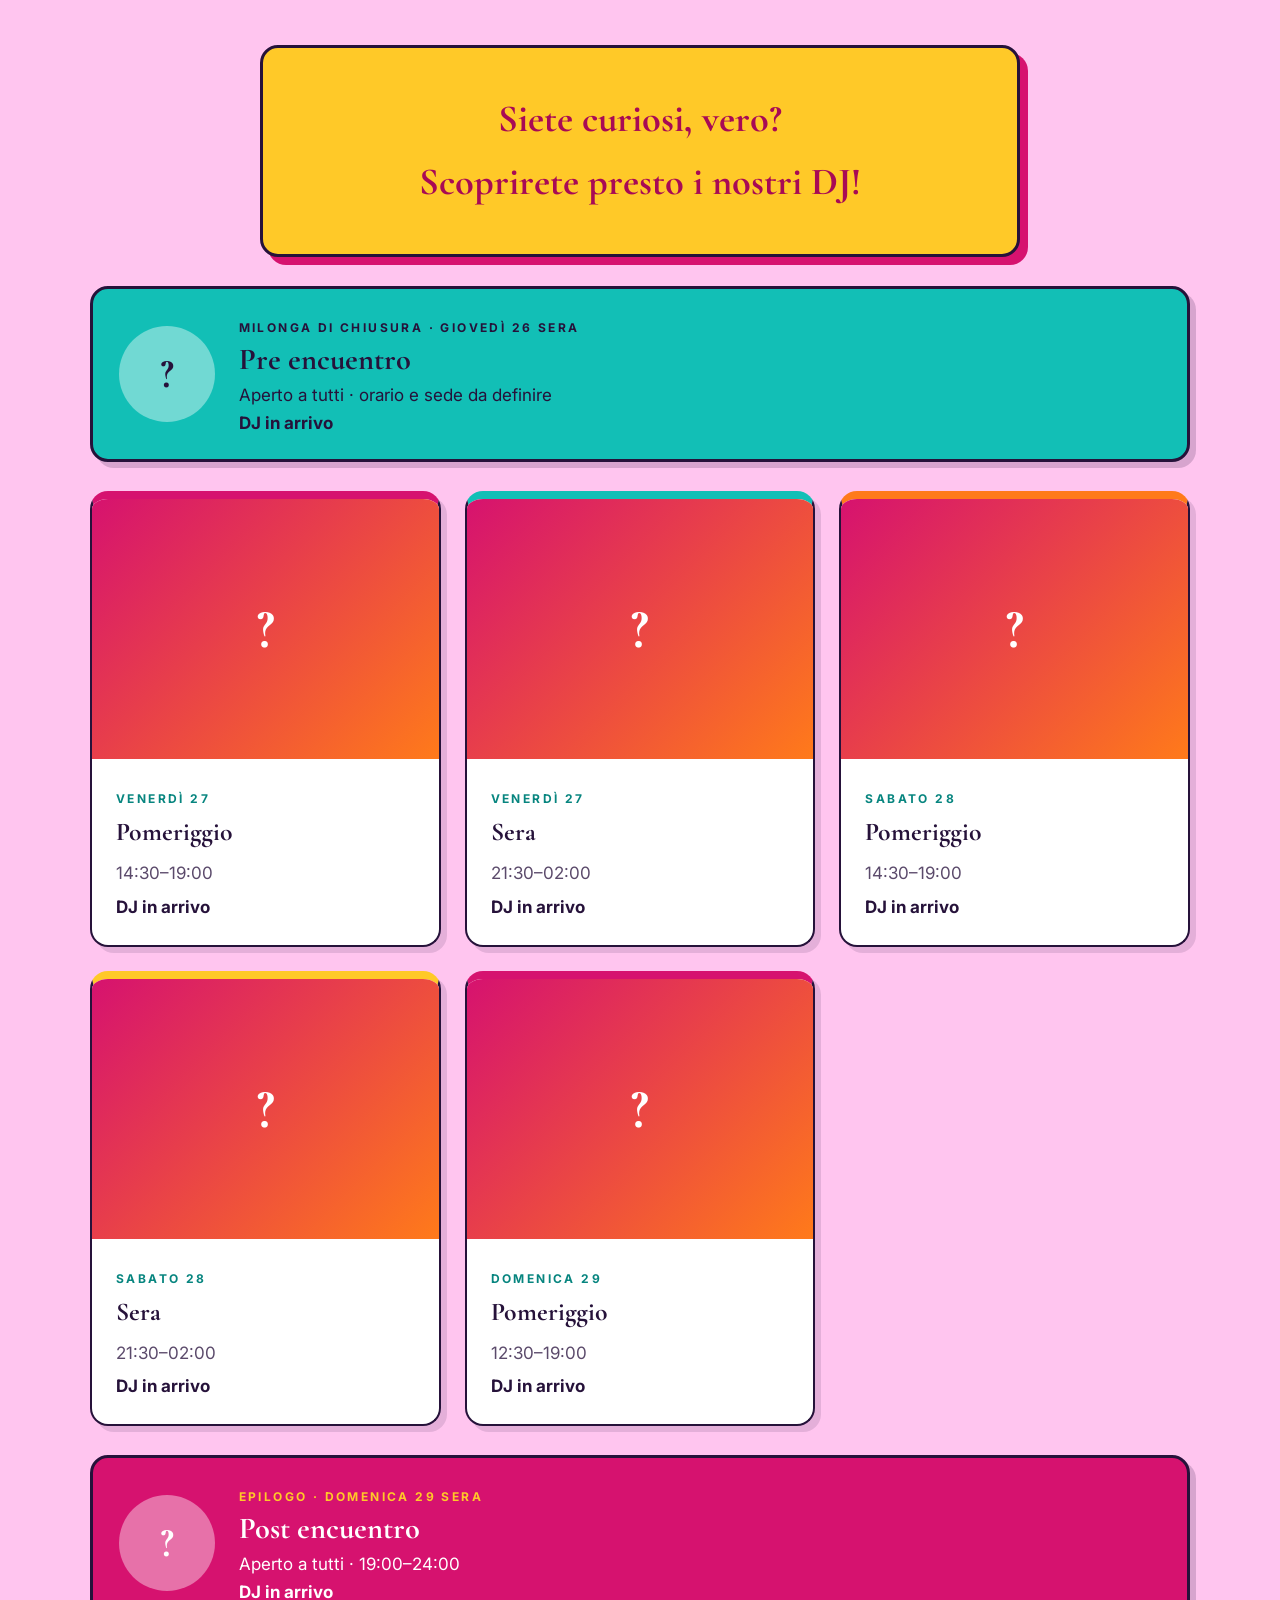
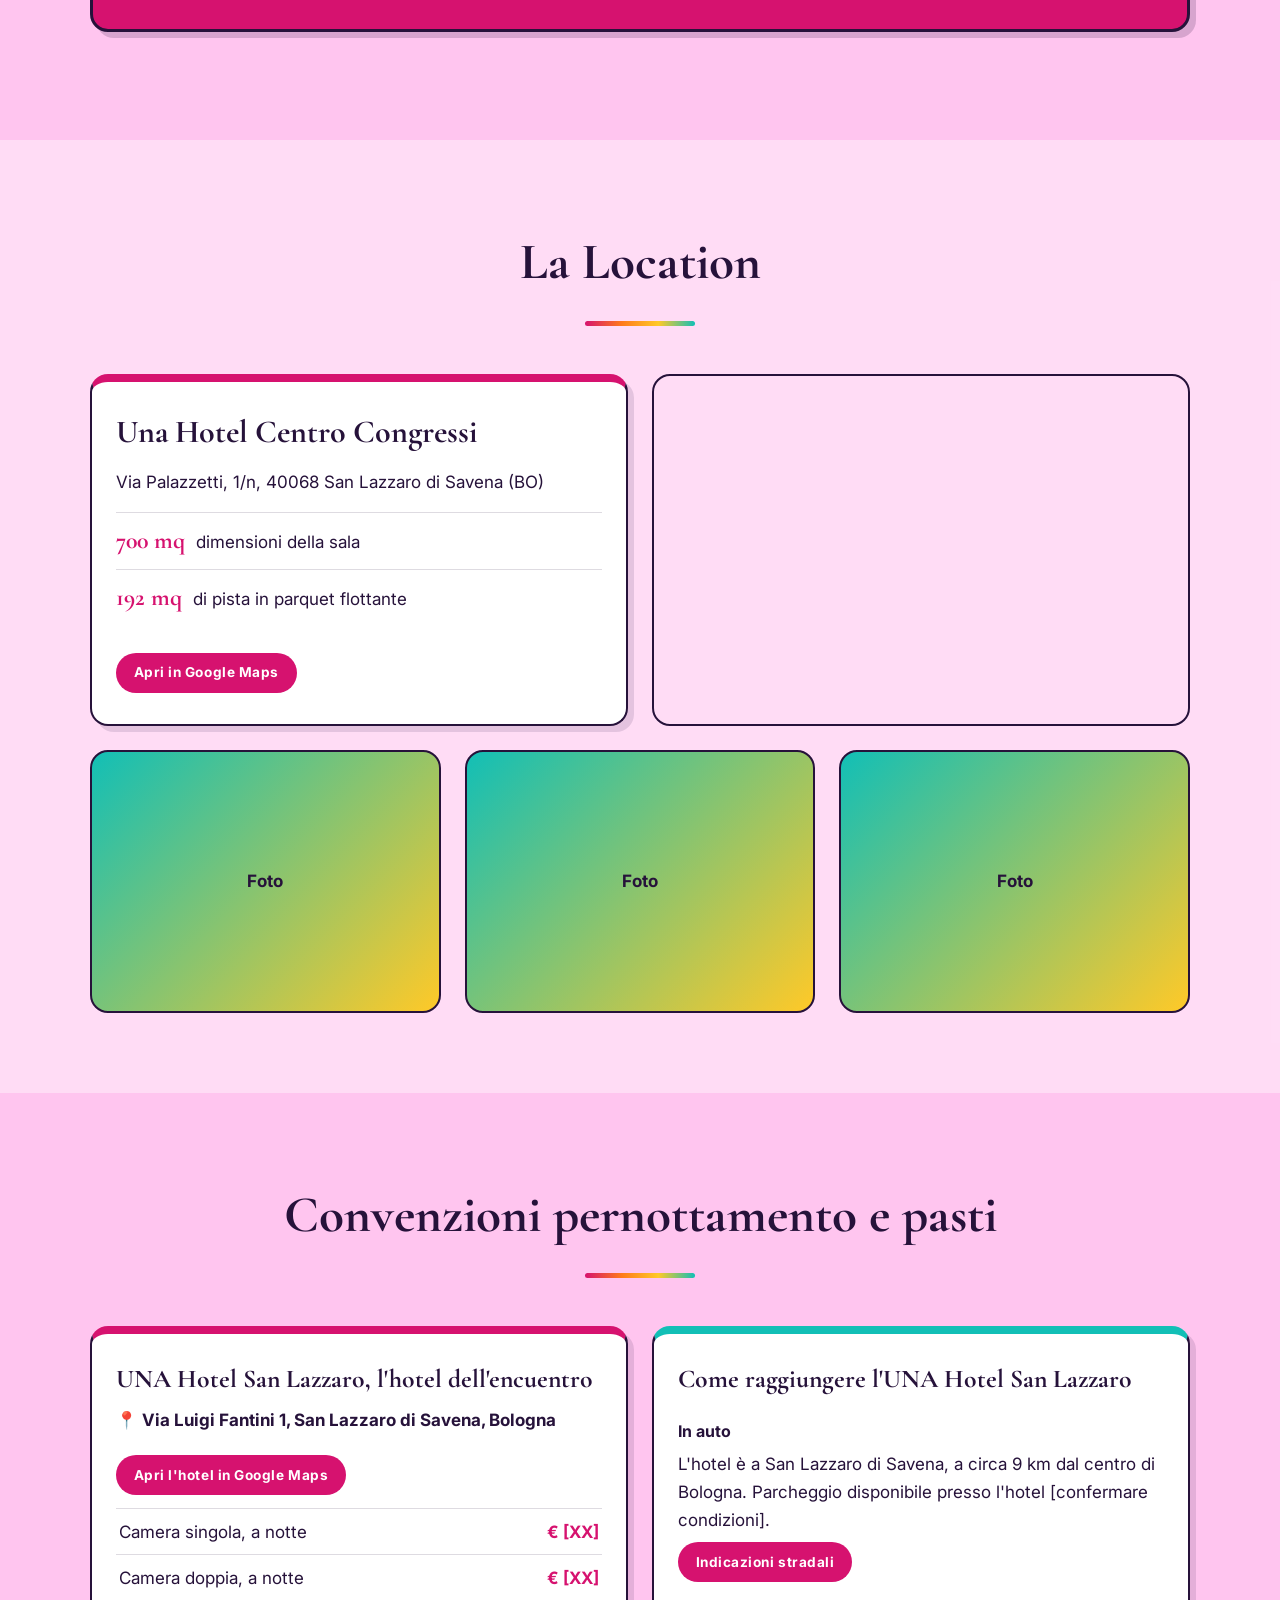
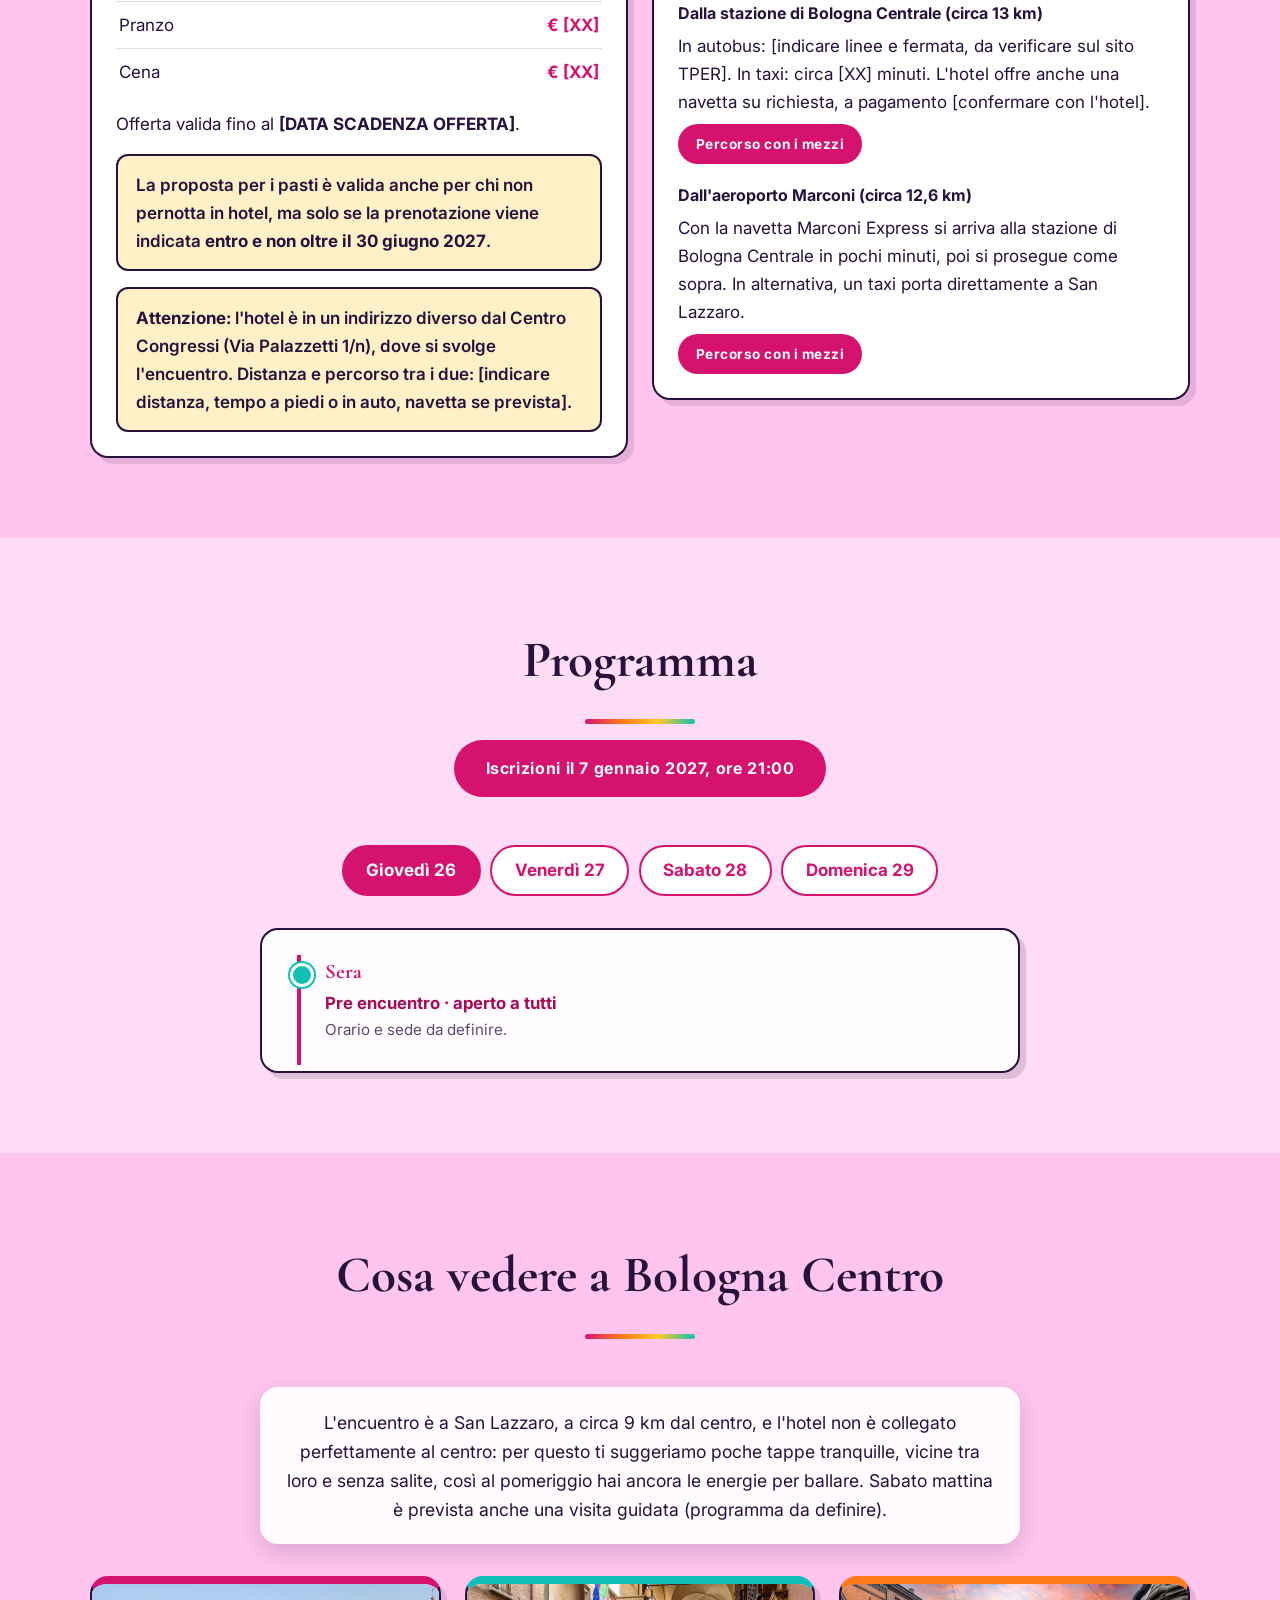
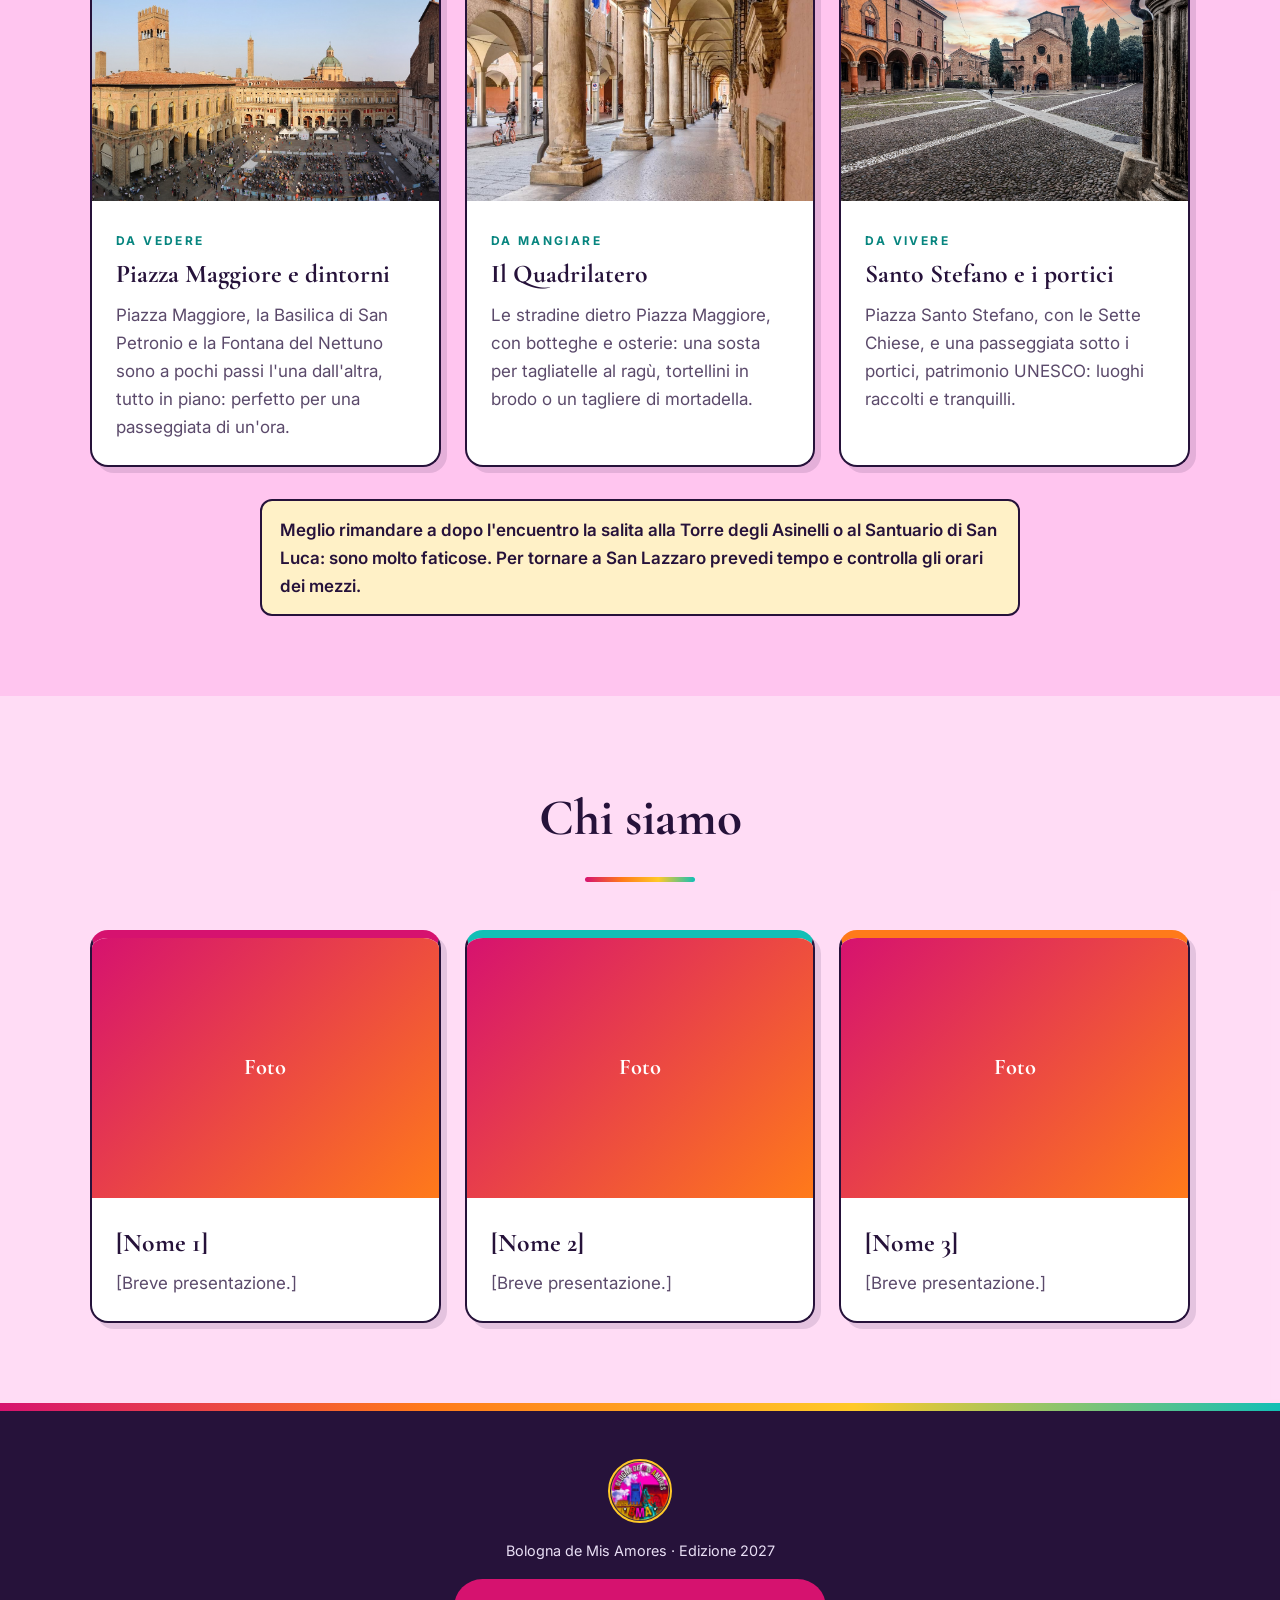
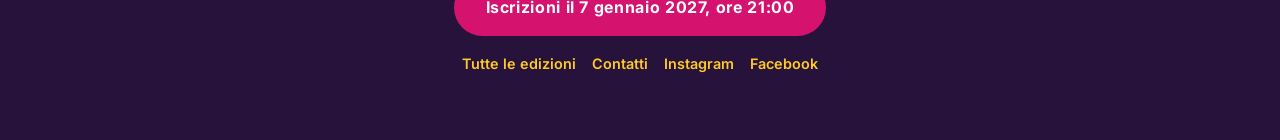
==== commit ef12412e: "Add files via upload" ====
--- a/2027/index.html
+++ b/2027/index.html
@@ -3,8 +3,8 @@
 <head>
 <meta charset="utf-8">
 <meta name="viewport" content="width=device-width,initial-scale=1">
-<title>Bologna de Mis Amores 2027 · Encuentro di Tango Argentino</title>
-<meta name="description" content="Bologna de Mis Amores: encuentro di tango argentino a San Lazzaro di Savena (Bologna), 27-29 agosto 2027. Iscrizioni il 7 gennaio 2027.">
+<title>Bologna de Mis Amores 2027 · Embrace Tango Encuentro</title>
+<meta name="description" content="Bologna de Mis Amores: Embrace Tango Encuentro a San Lazzaro di Savena (Bologna), 27-29 agosto 2027. Iscrizioni il 7 gennaio 2027.">
 <meta property="og:title" content="Bologna de Mis Amores 2027">
 <meta property="og:description" content="27–29 agosto 2027 · San Lazzaro di Savena, Bologna">
 <link rel="icon" href="img/badge.png">
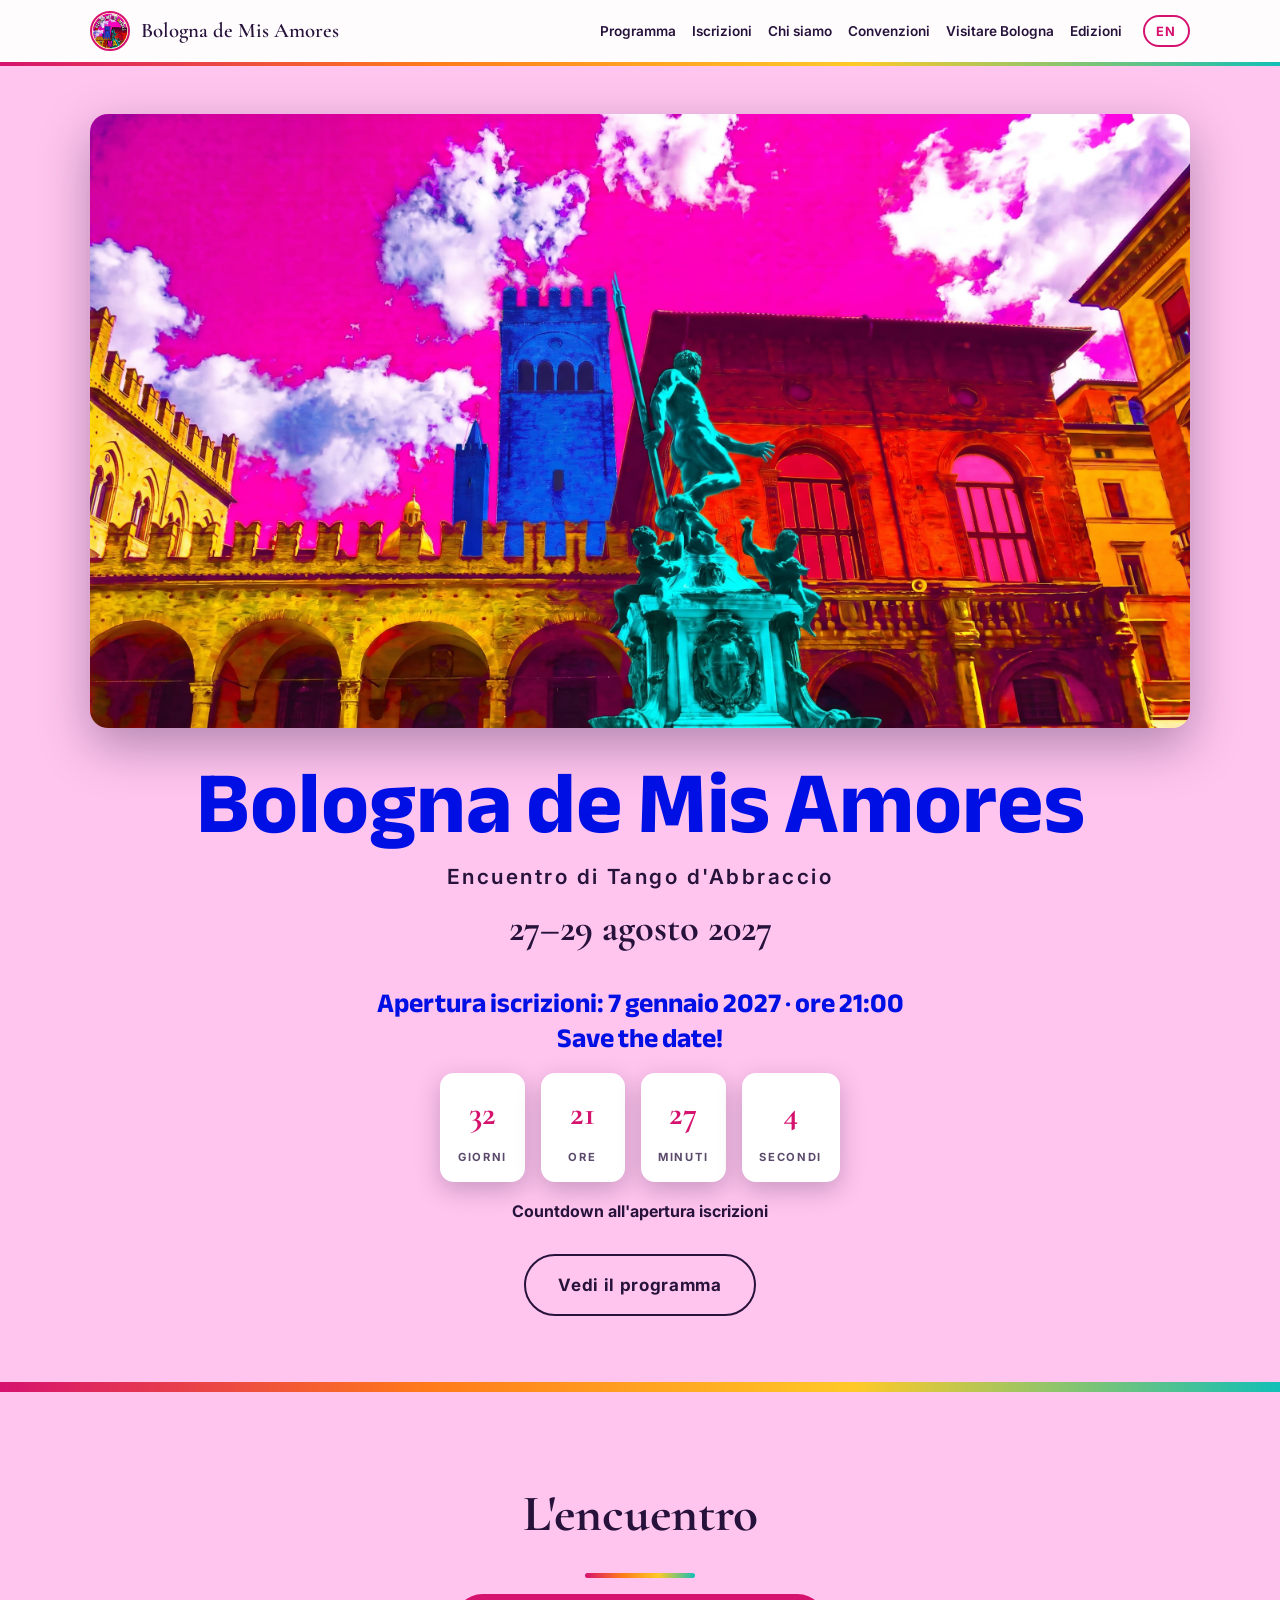
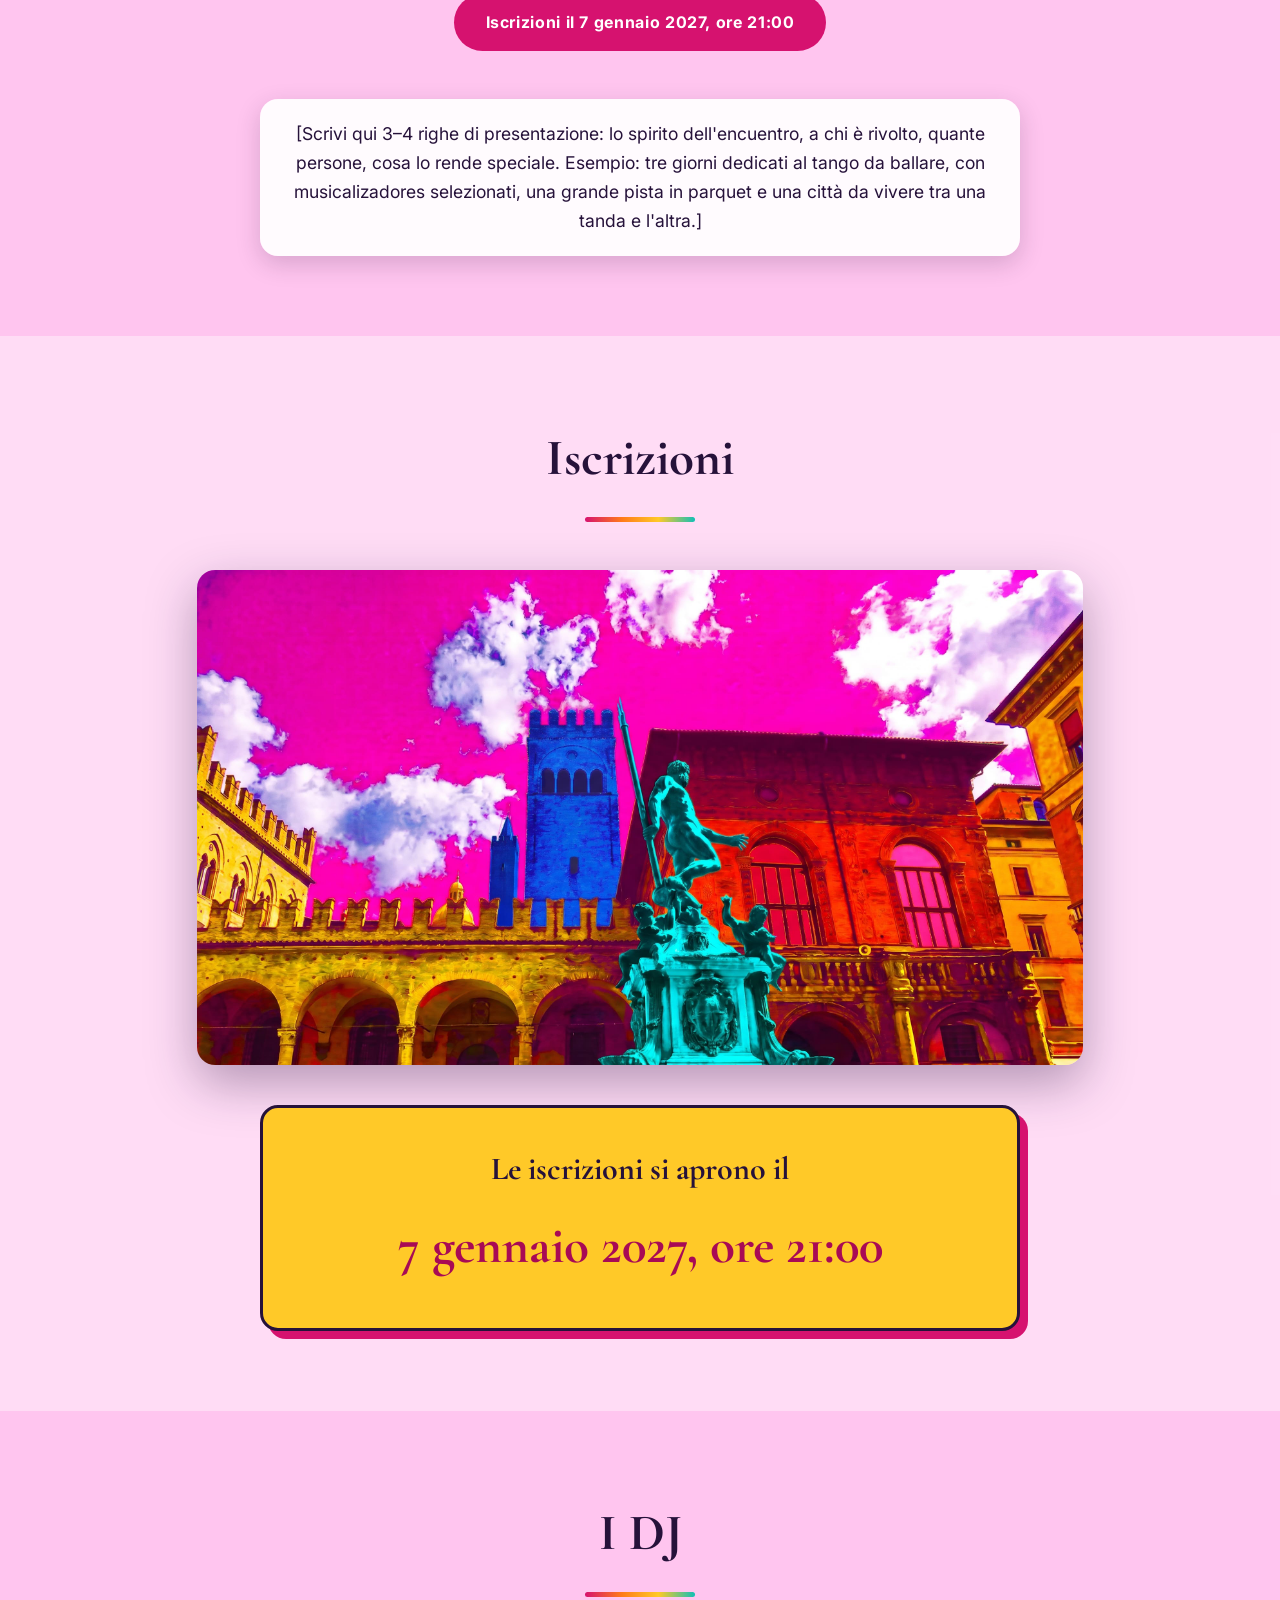
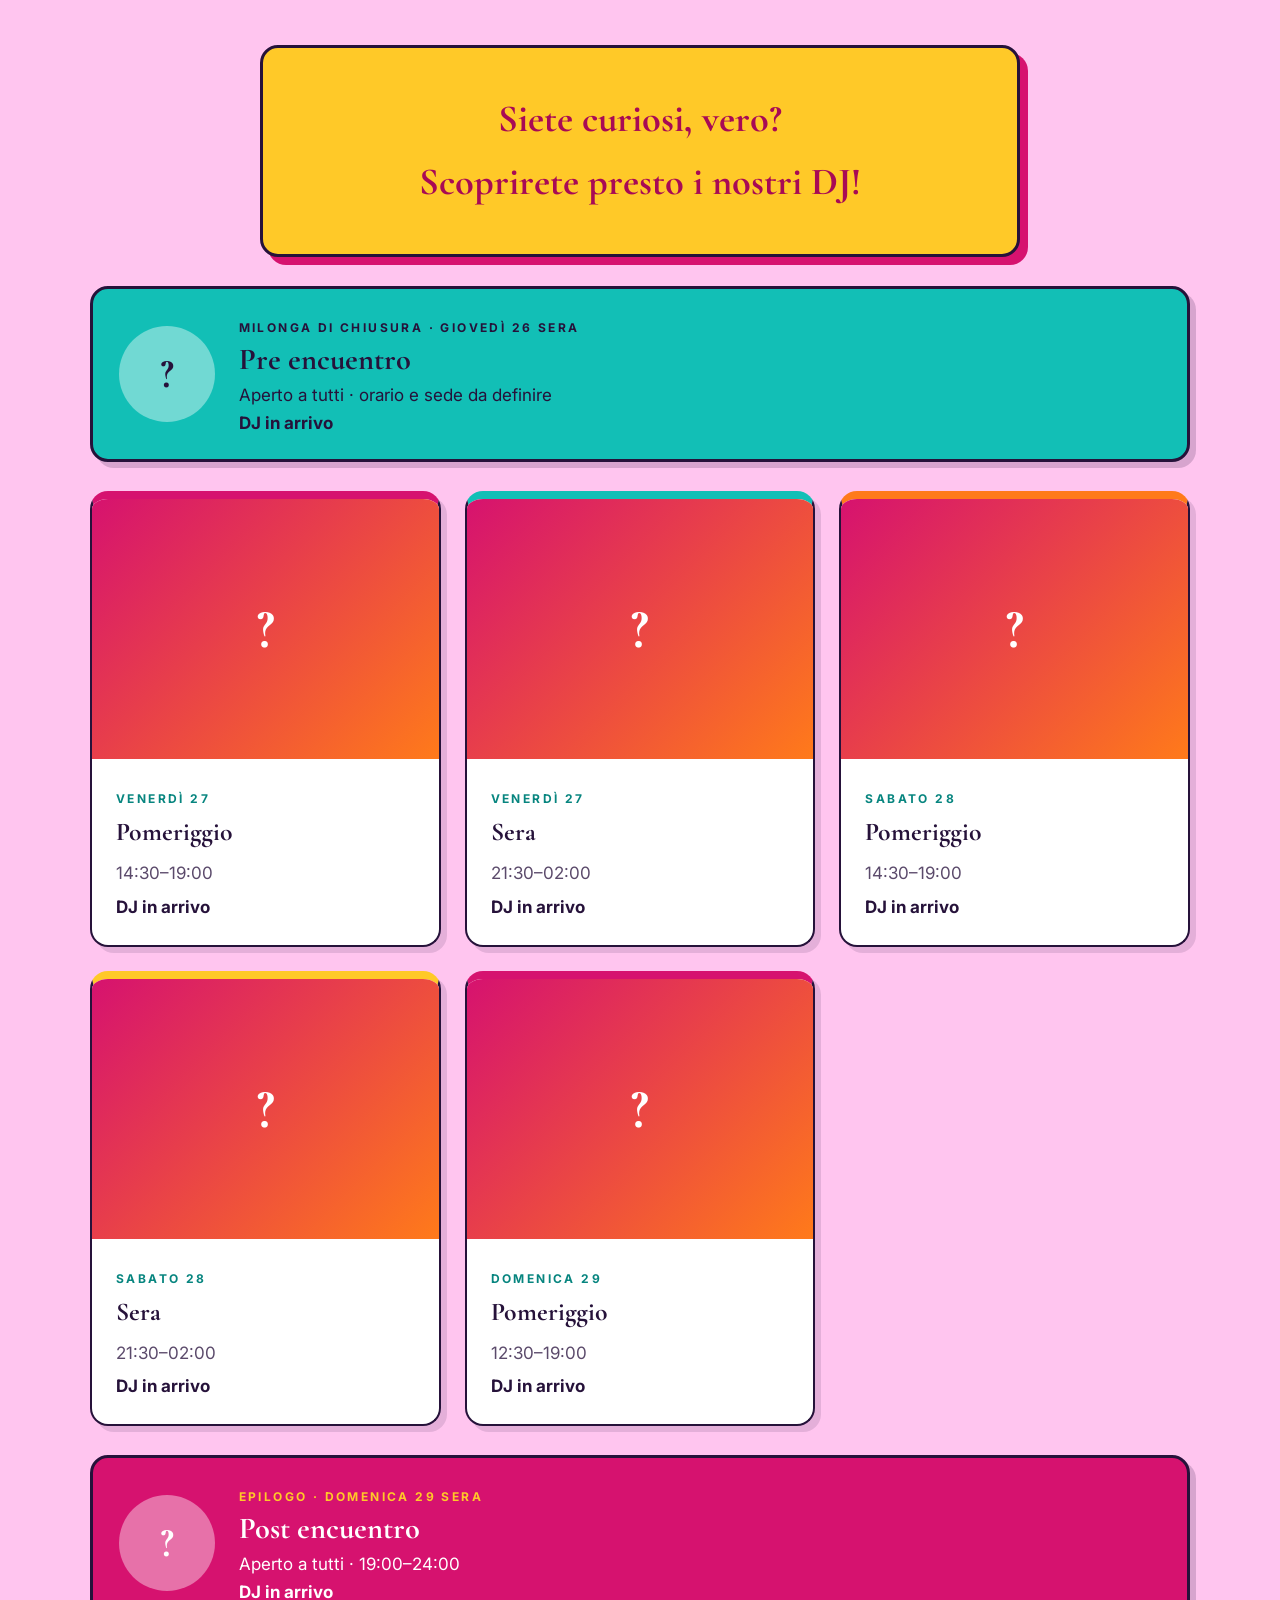
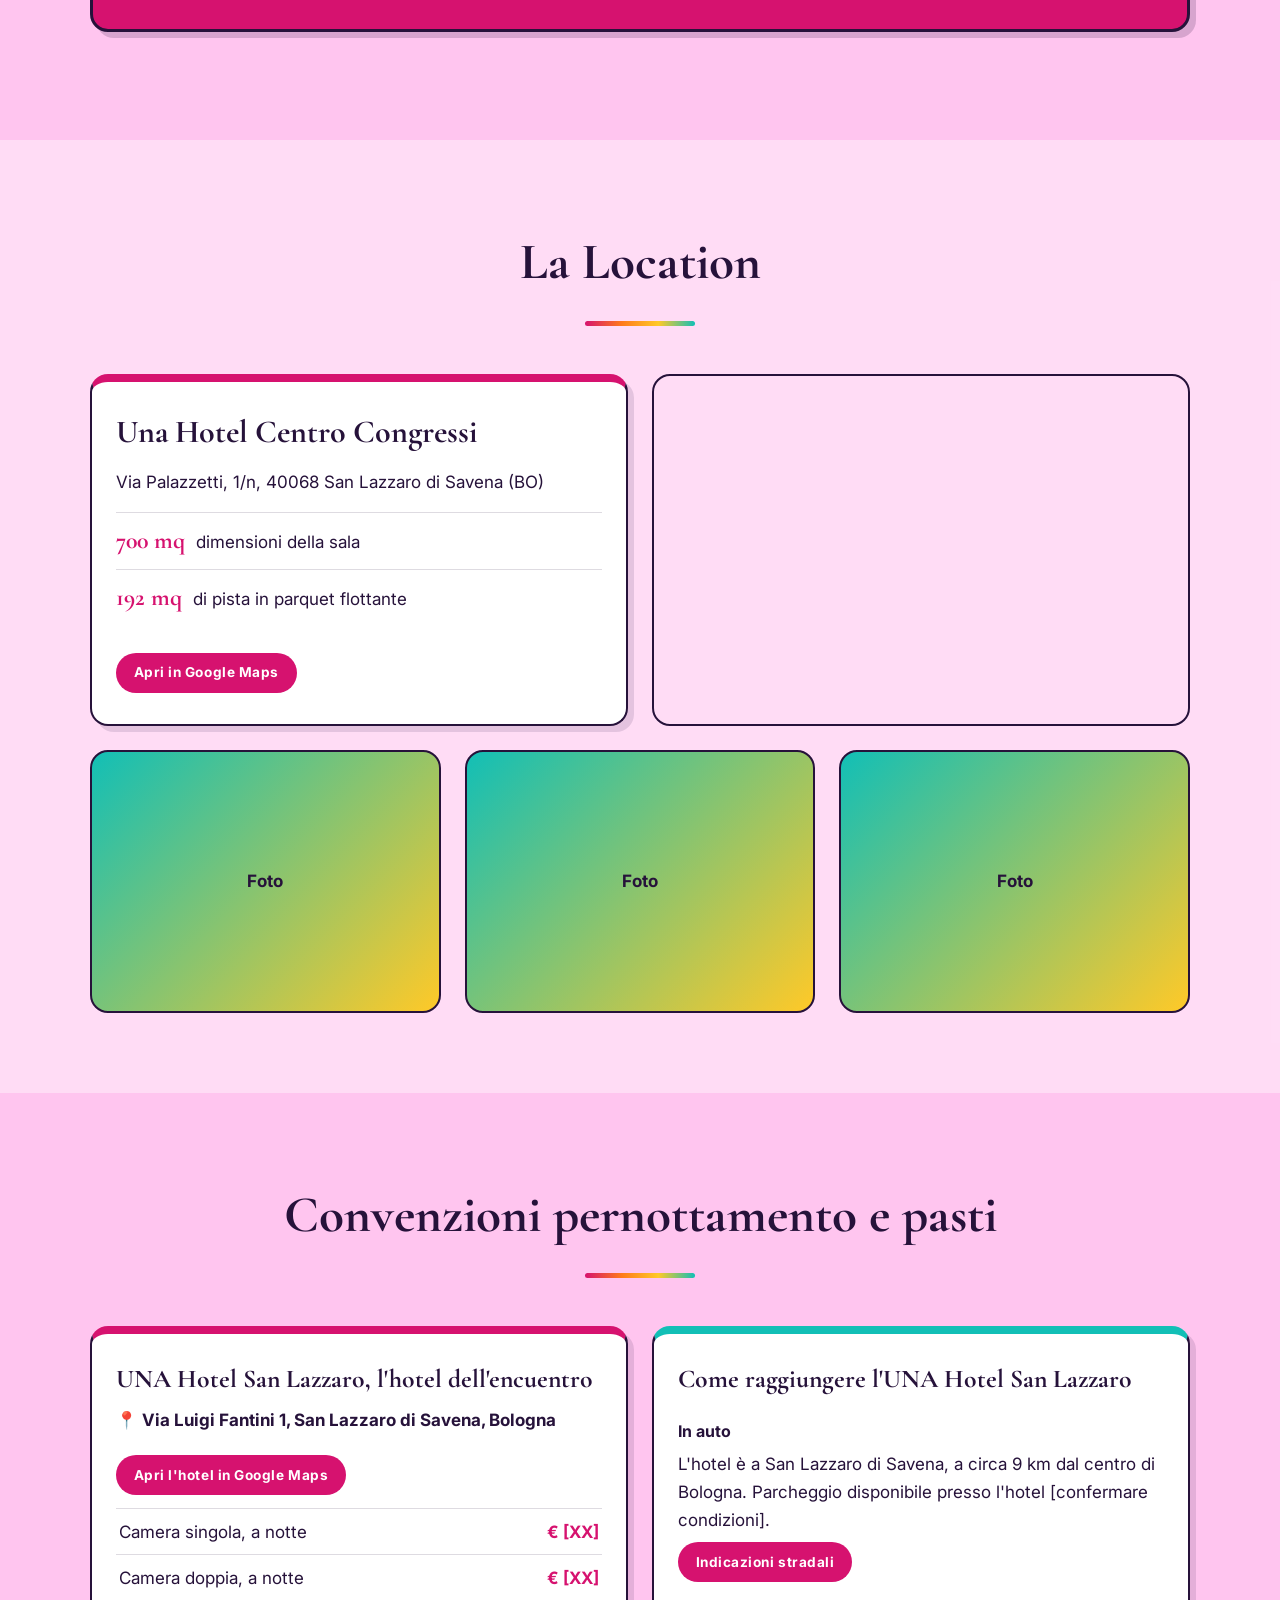
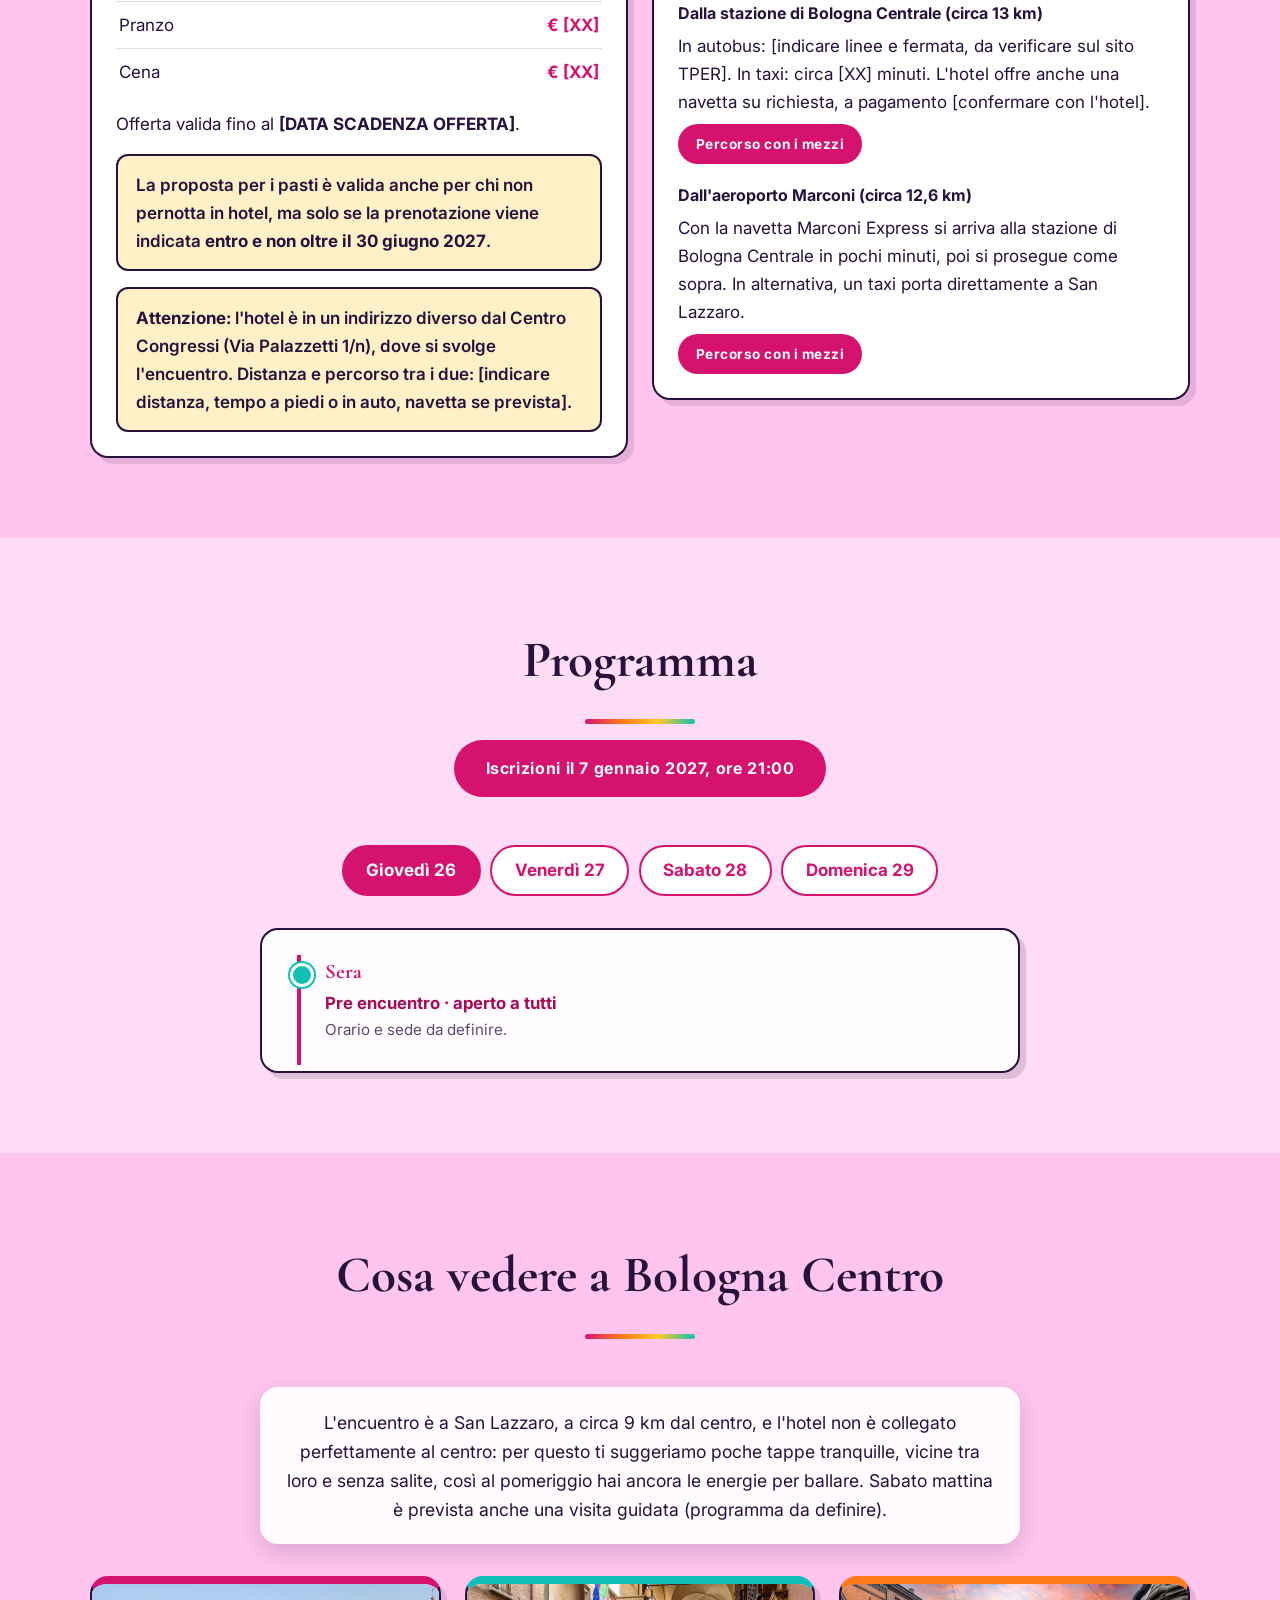
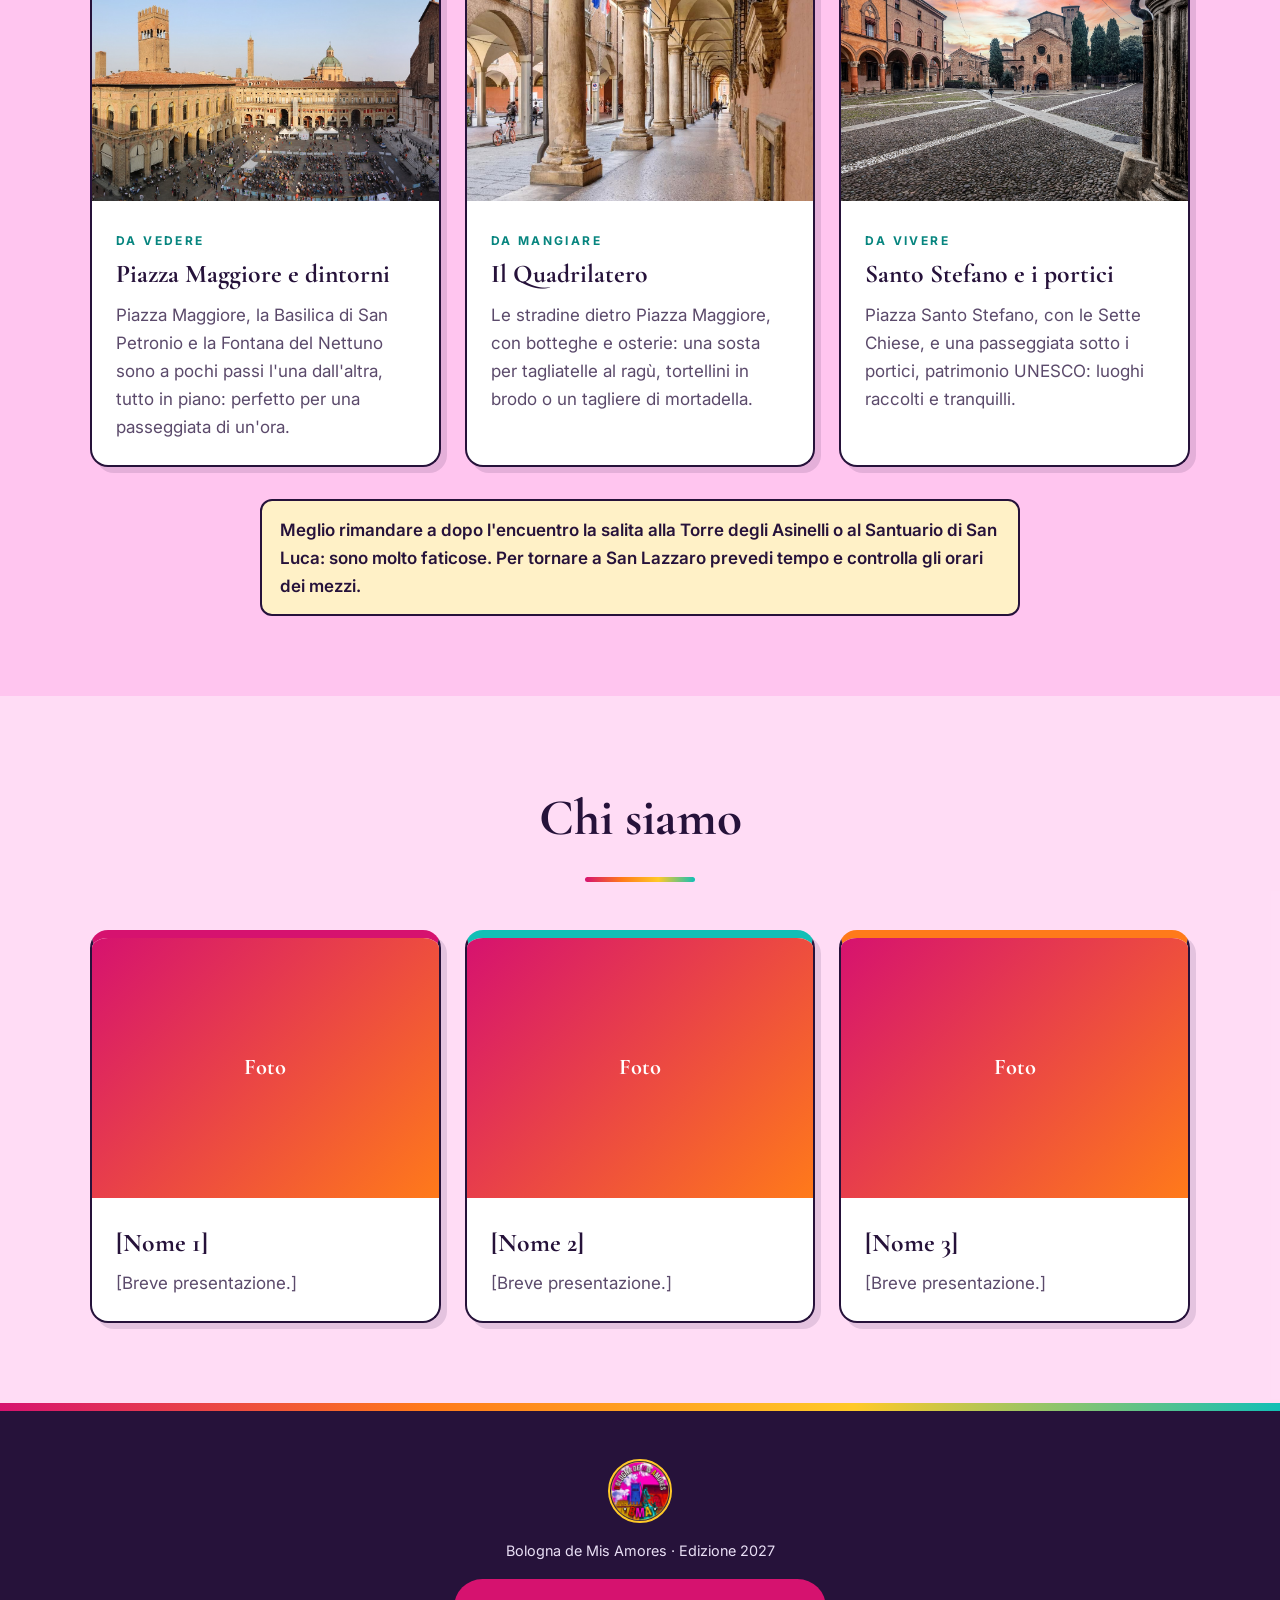
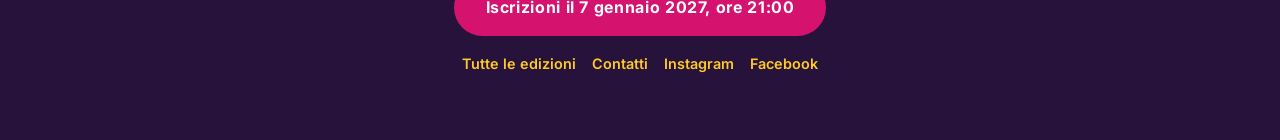
==== commit 1180a4a8: "Add files via upload" ====
--- a/2027/index.html
+++ b/2027/index.html
@@ -4,9 +4,9 @@
 <meta charset="utf-8">
 <meta name="viewport" content="width=device-width,initial-scale=1">
 <title>Bologna de Mis Amores 2027 · Embrace Tango Encuentro</title>
-<meta name="description" content="Bologna de Mis Amores: Embrace Tango Encuentro a San Lazzaro di Savena (Bologna), 27-29 agosto 2027. Iscrizioni il 7 gennaio 2027.">
-<meta property="og:title" content="Bologna de Mis Amores 2027">
-<meta property="og:description" content="27–29 agosto 2027 · San Lazzaro di Savena, Bologna">
+<meta property="og:type" content="website">
+<meta property="og:title" content="Bologna de Mis Amores – Embrace Tango Encuentro">
+<meta name="twitter:title" content="Bologna de Mis Amores – Embrace Tango Encuentro">
 <link rel="icon" href="img/badge.png">
 <link rel="preconnect" href="https://fonts.googleapis.com">
 <link rel="preconnect" href="https://fonts.gstatic.com" crossorigin>
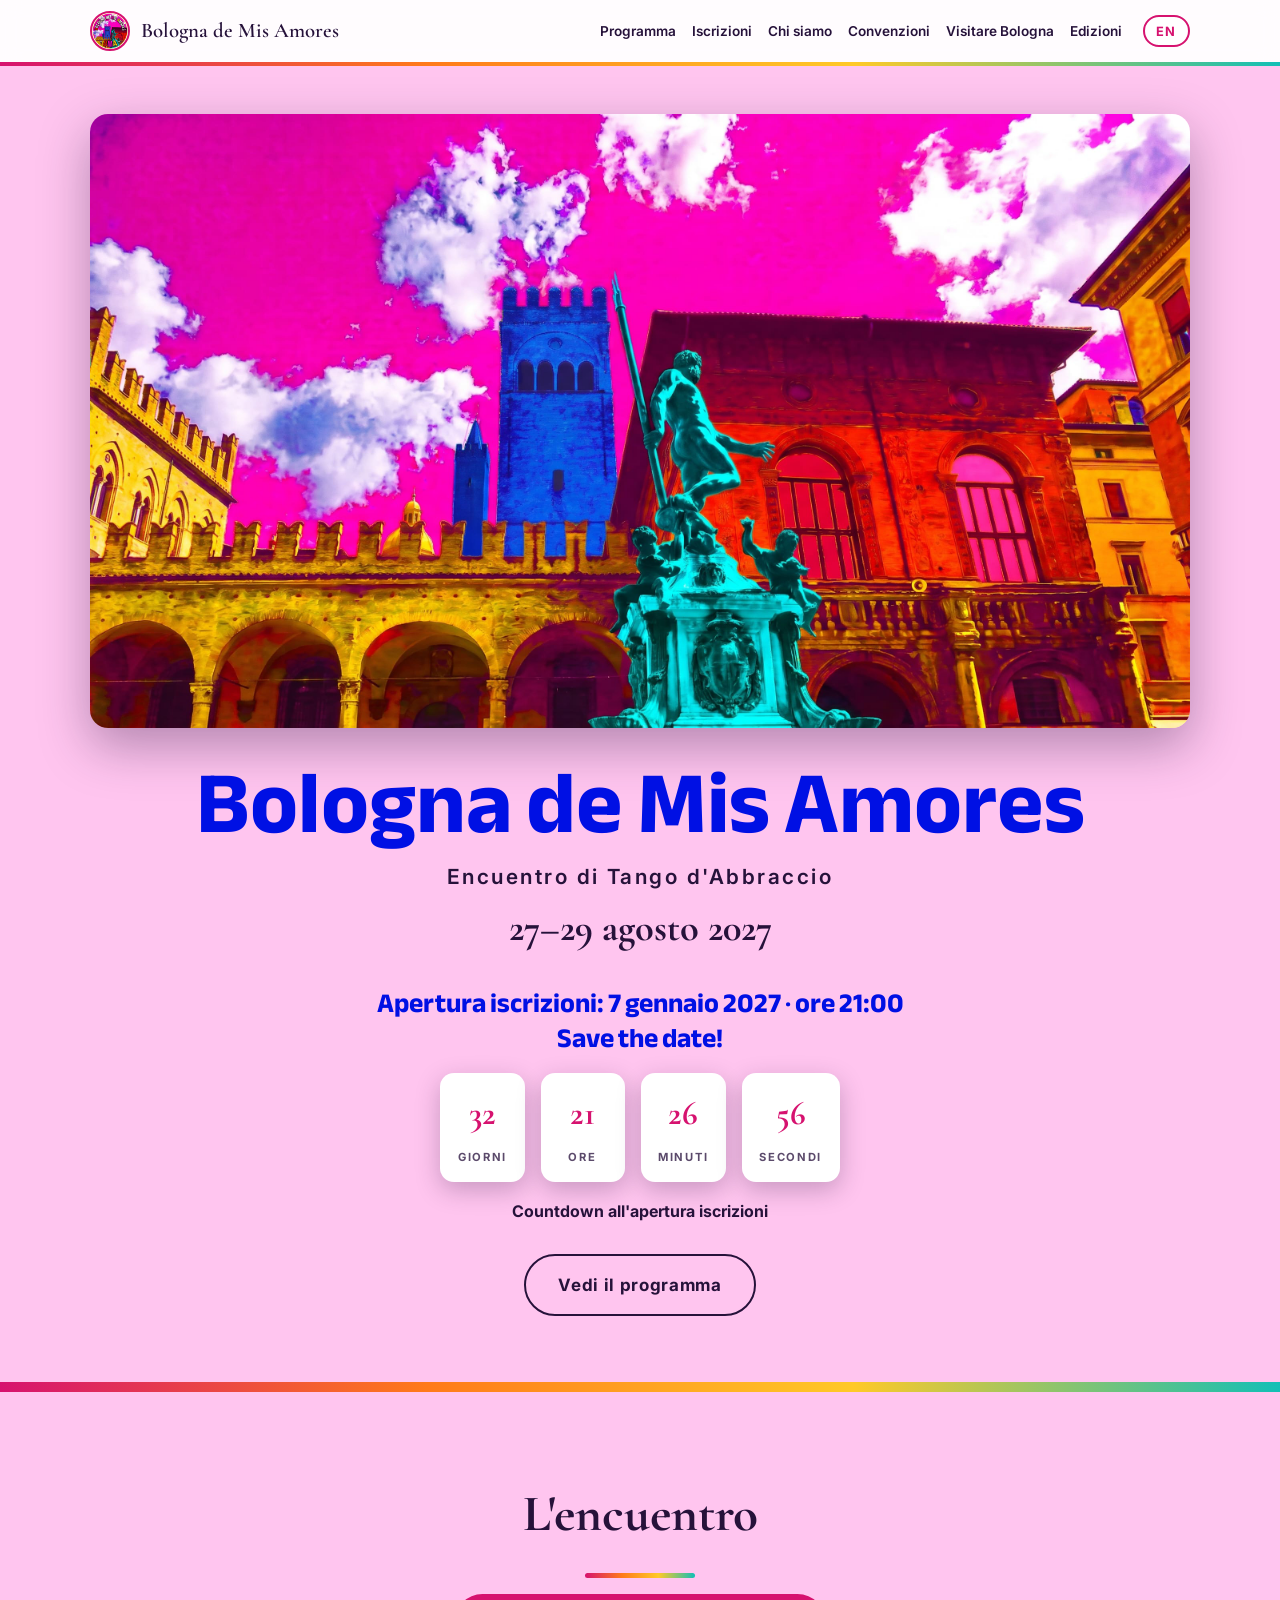
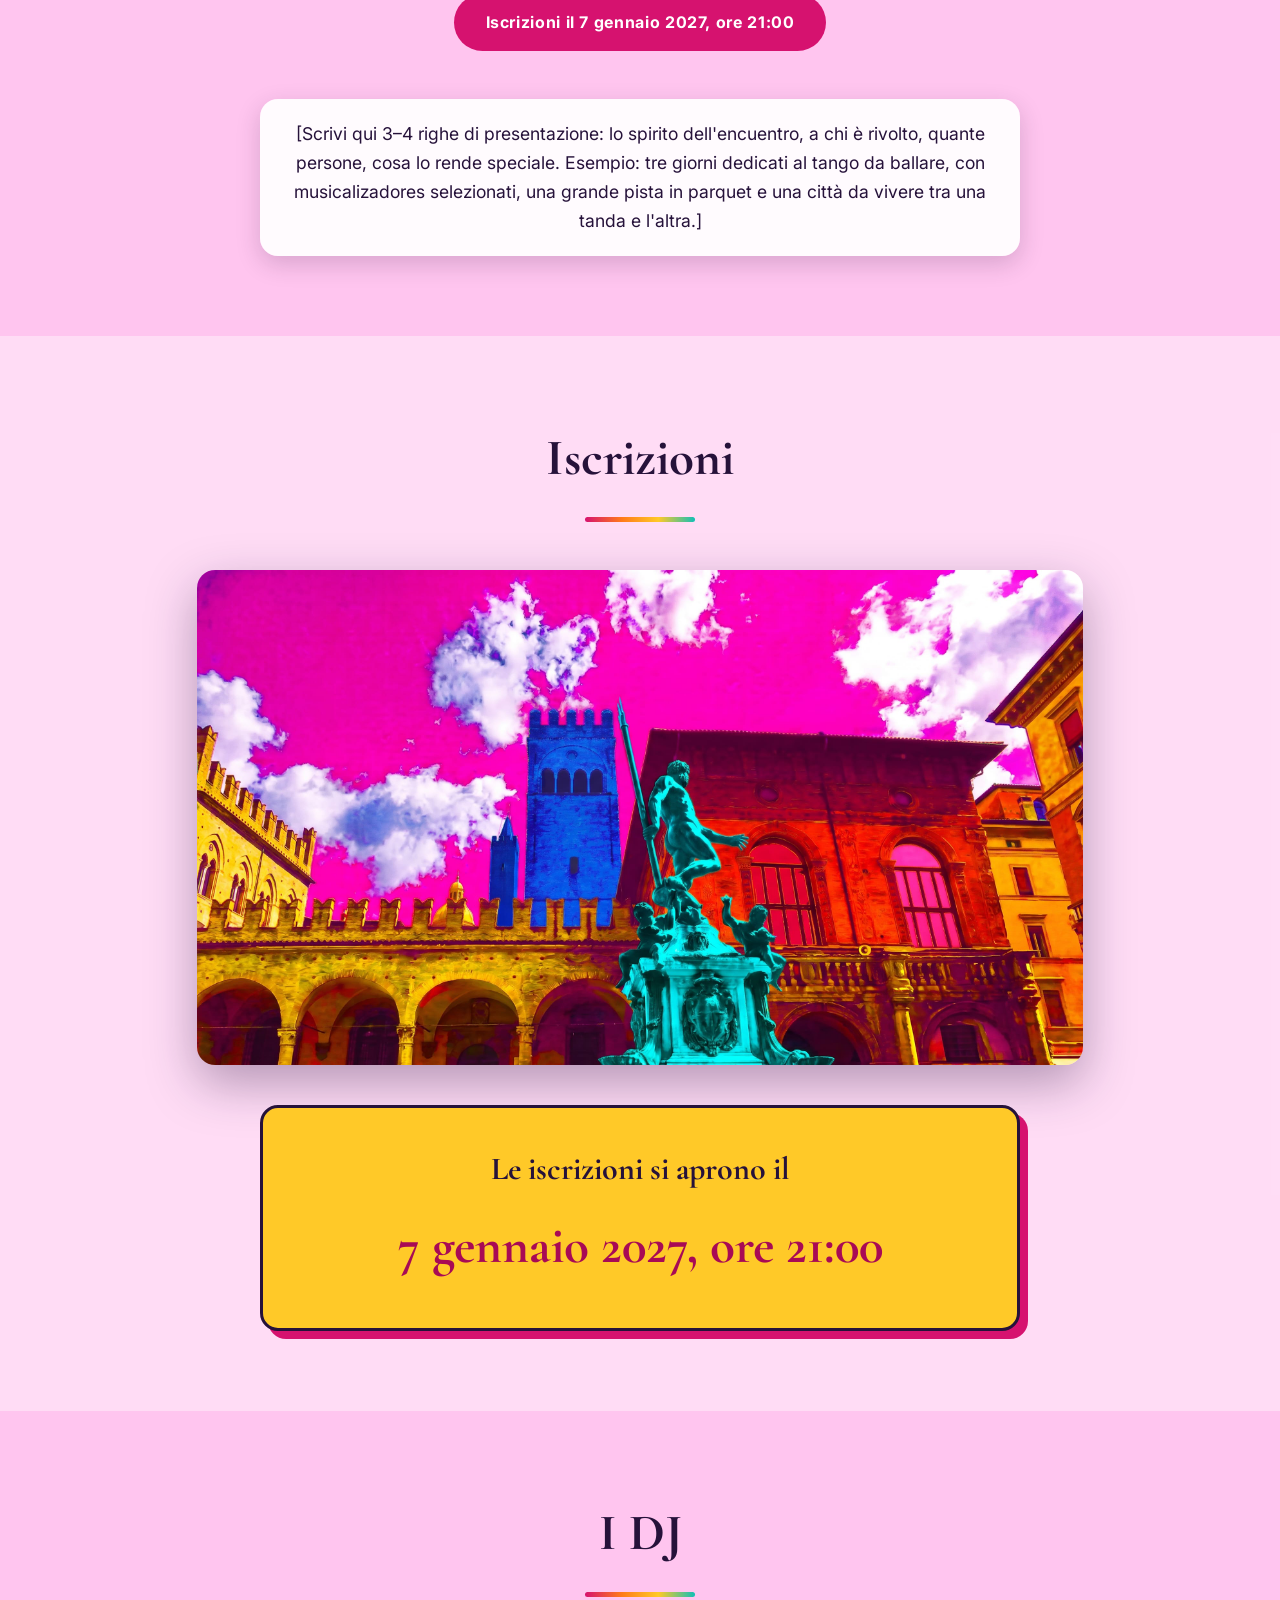
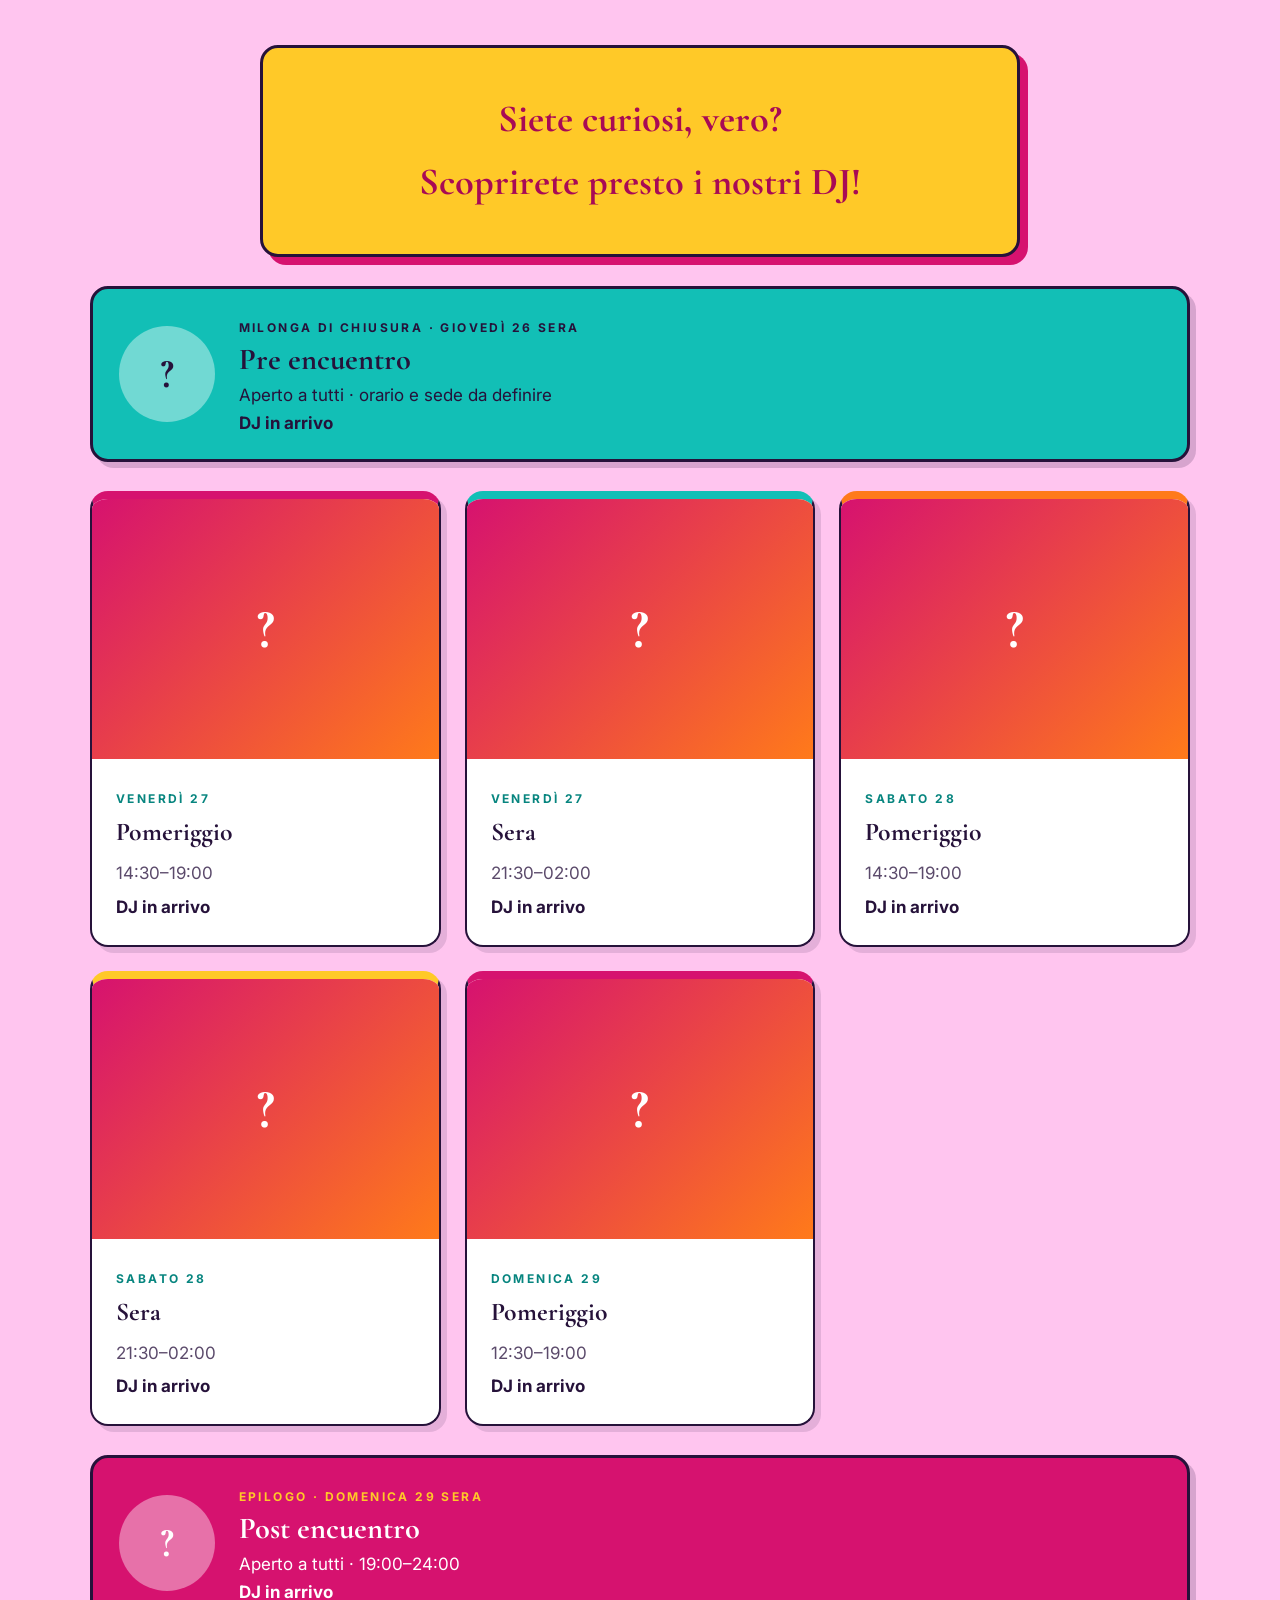
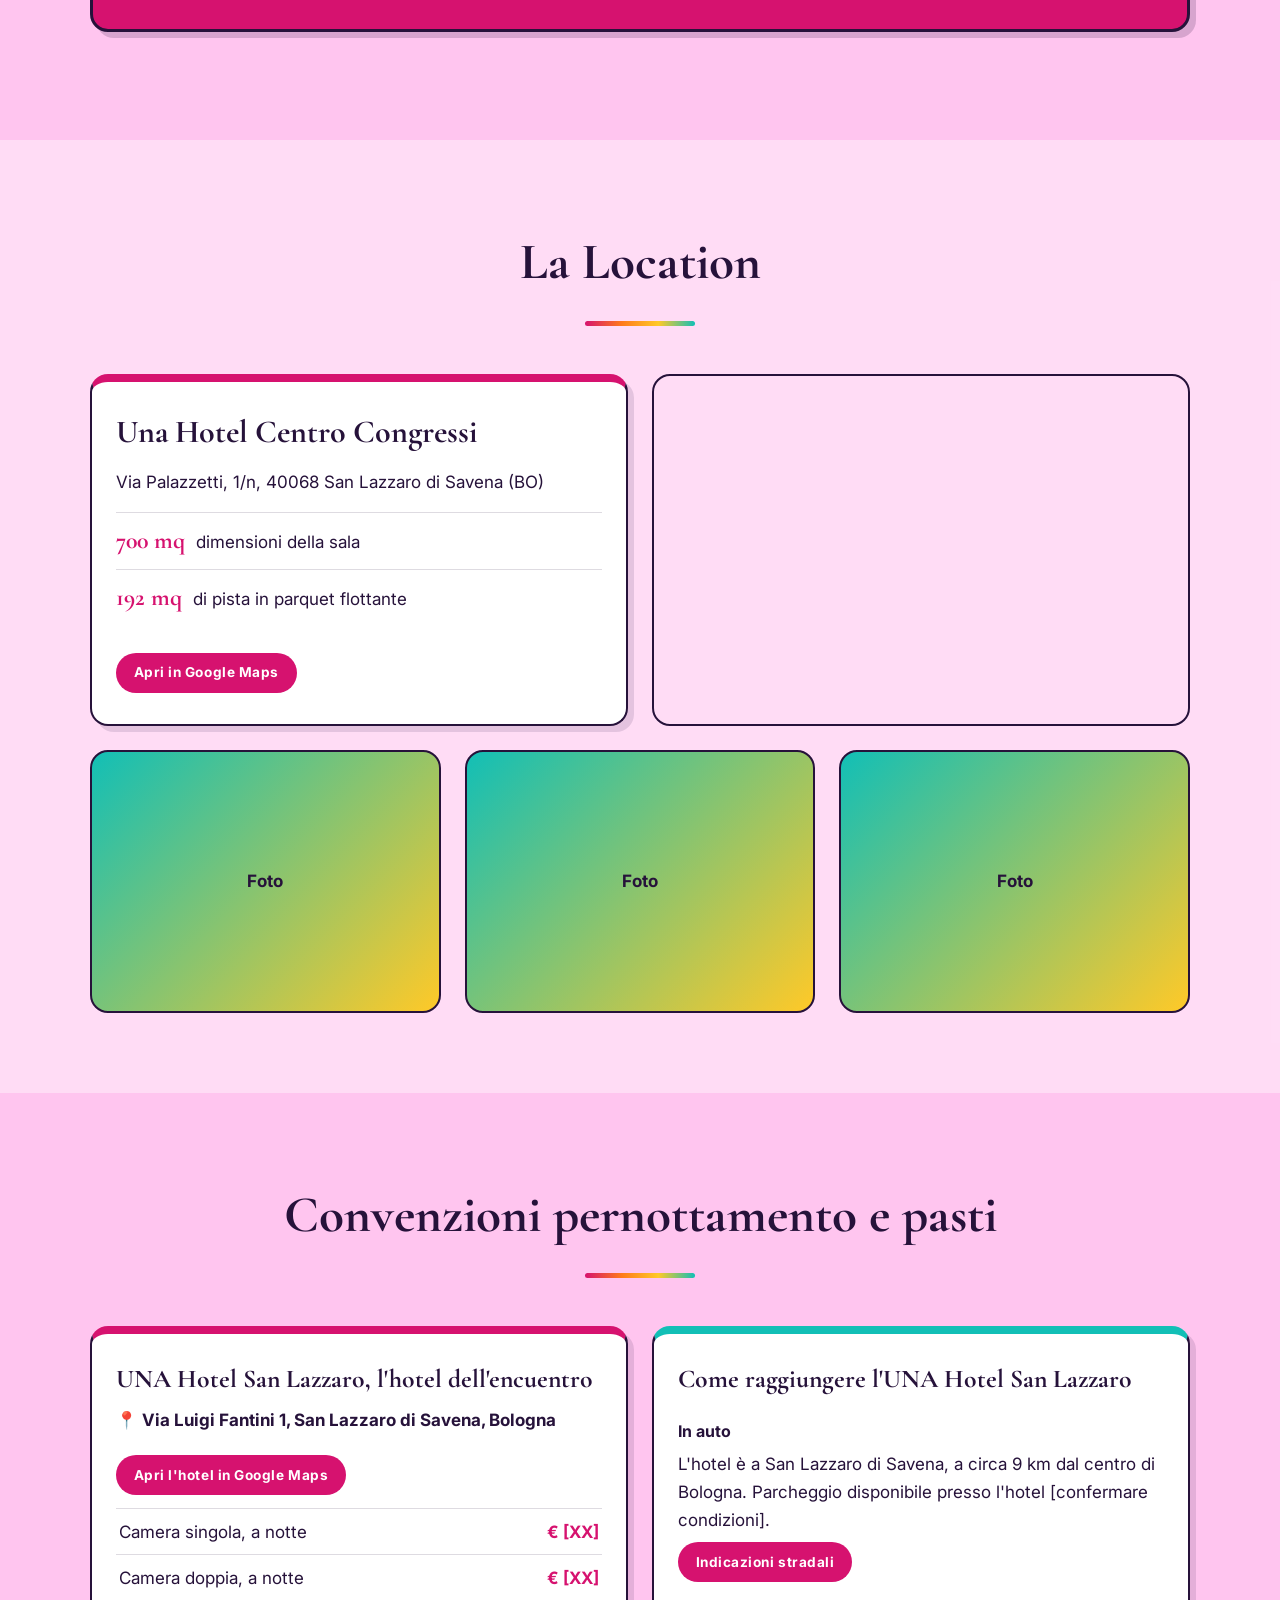
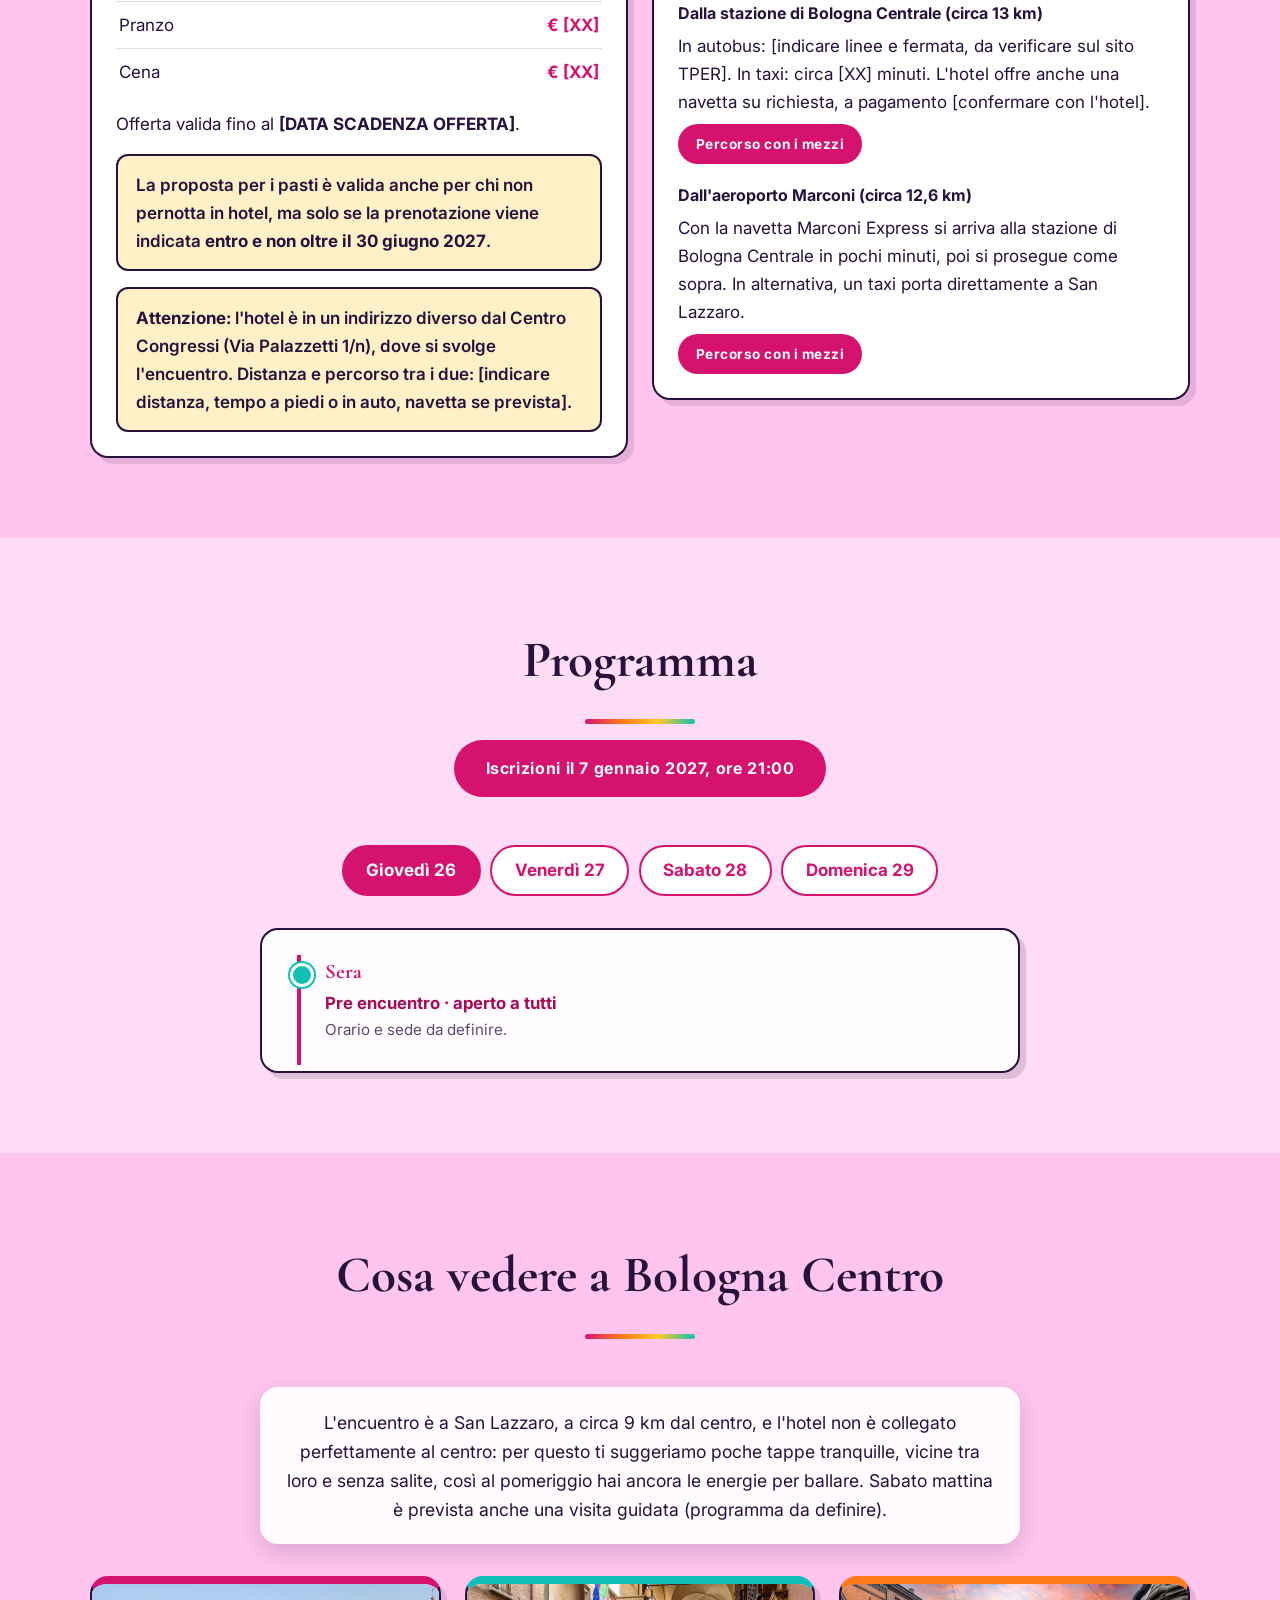
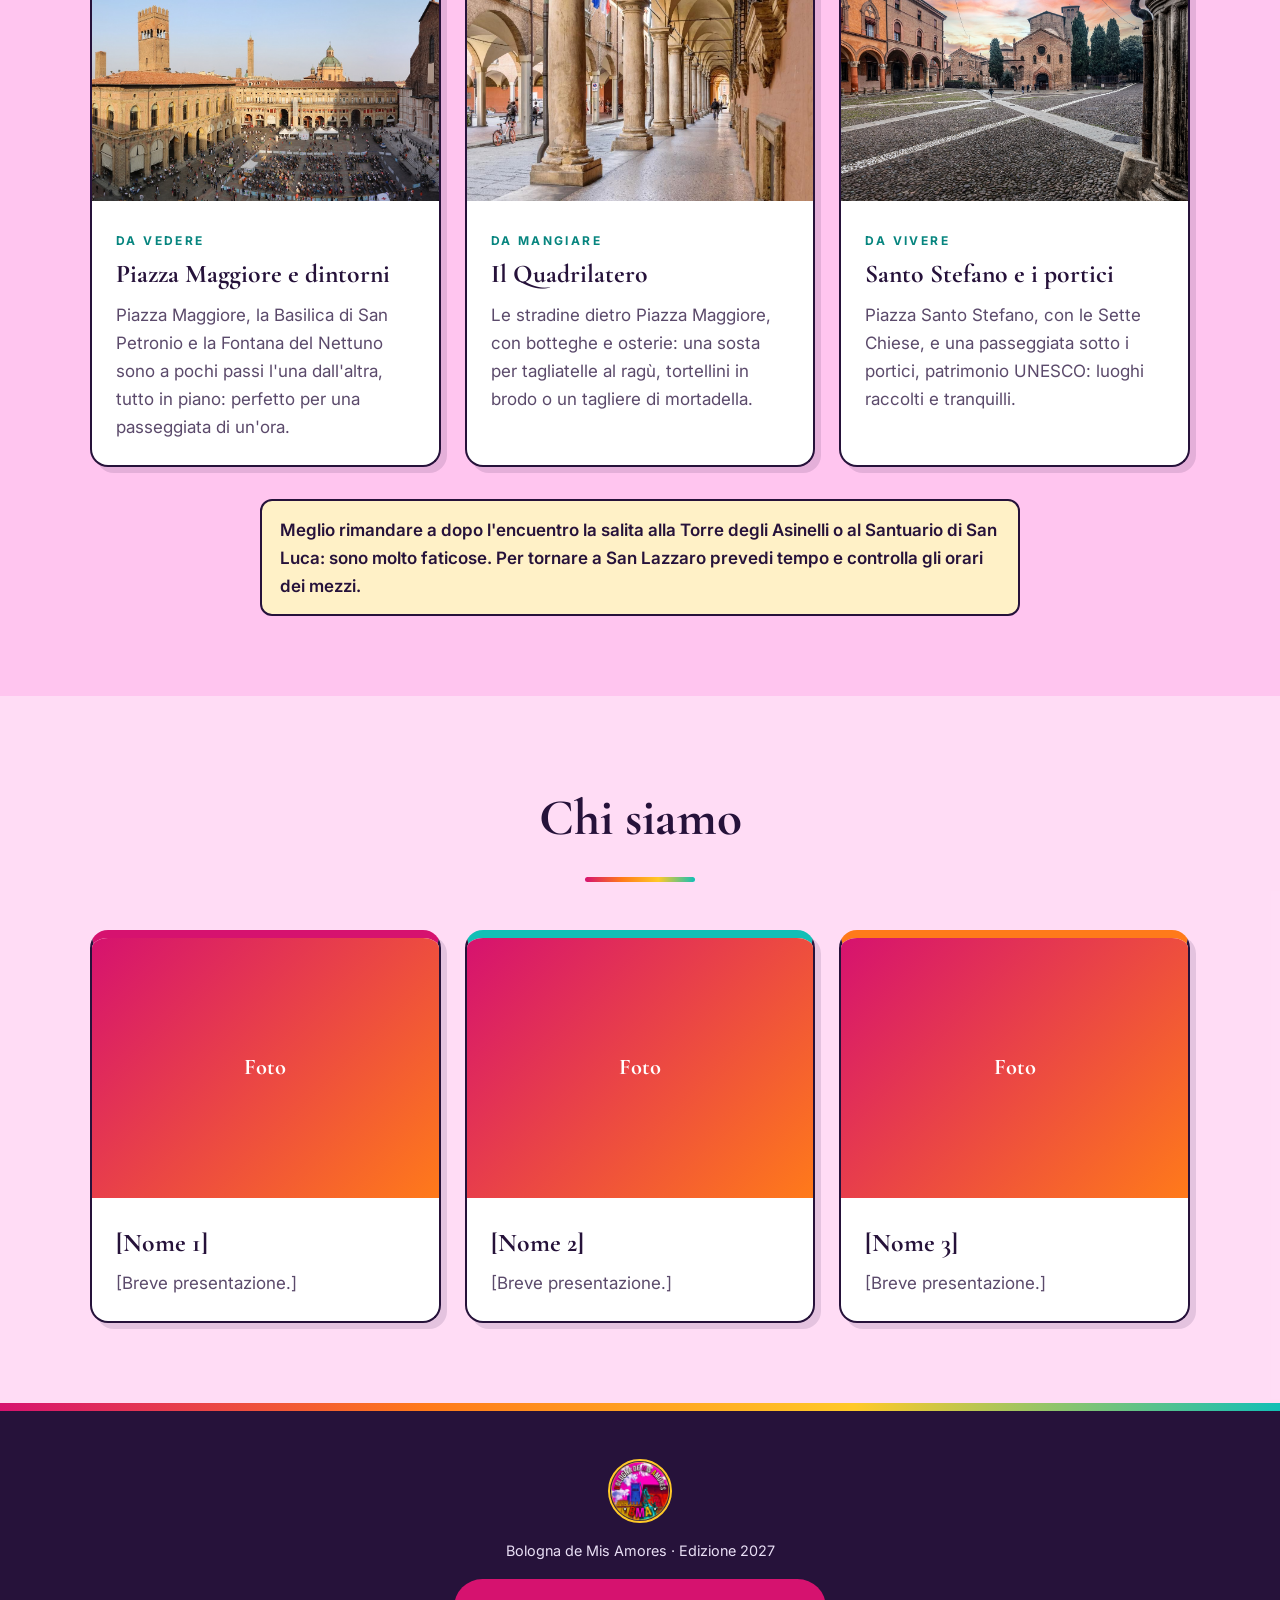
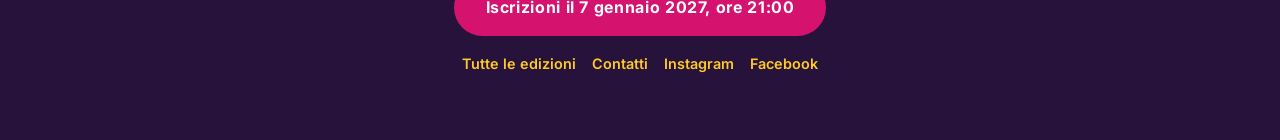
==== commit e6648499: "Add files via upload" ====
--- a/2027/index.html
+++ b/2027/index.html
@@ -4,6 +4,7 @@
 <meta charset="utf-8">
 <meta name="viewport" content="width=device-width,initial-scale=1">
 <title>Bologna de Mis Amores 2027 · Embrace Tango Encuentro</title>
+<meta name="robots" content="noindex, nofollow">
 <meta property="og:type" content="website">
 <meta property="og:title" content="Bologna de Mis Amores – Embrace Tango Encuentro">
 <meta name="twitter:title" content="Bologna de Mis Amores – Embrace Tango Encuentro">
